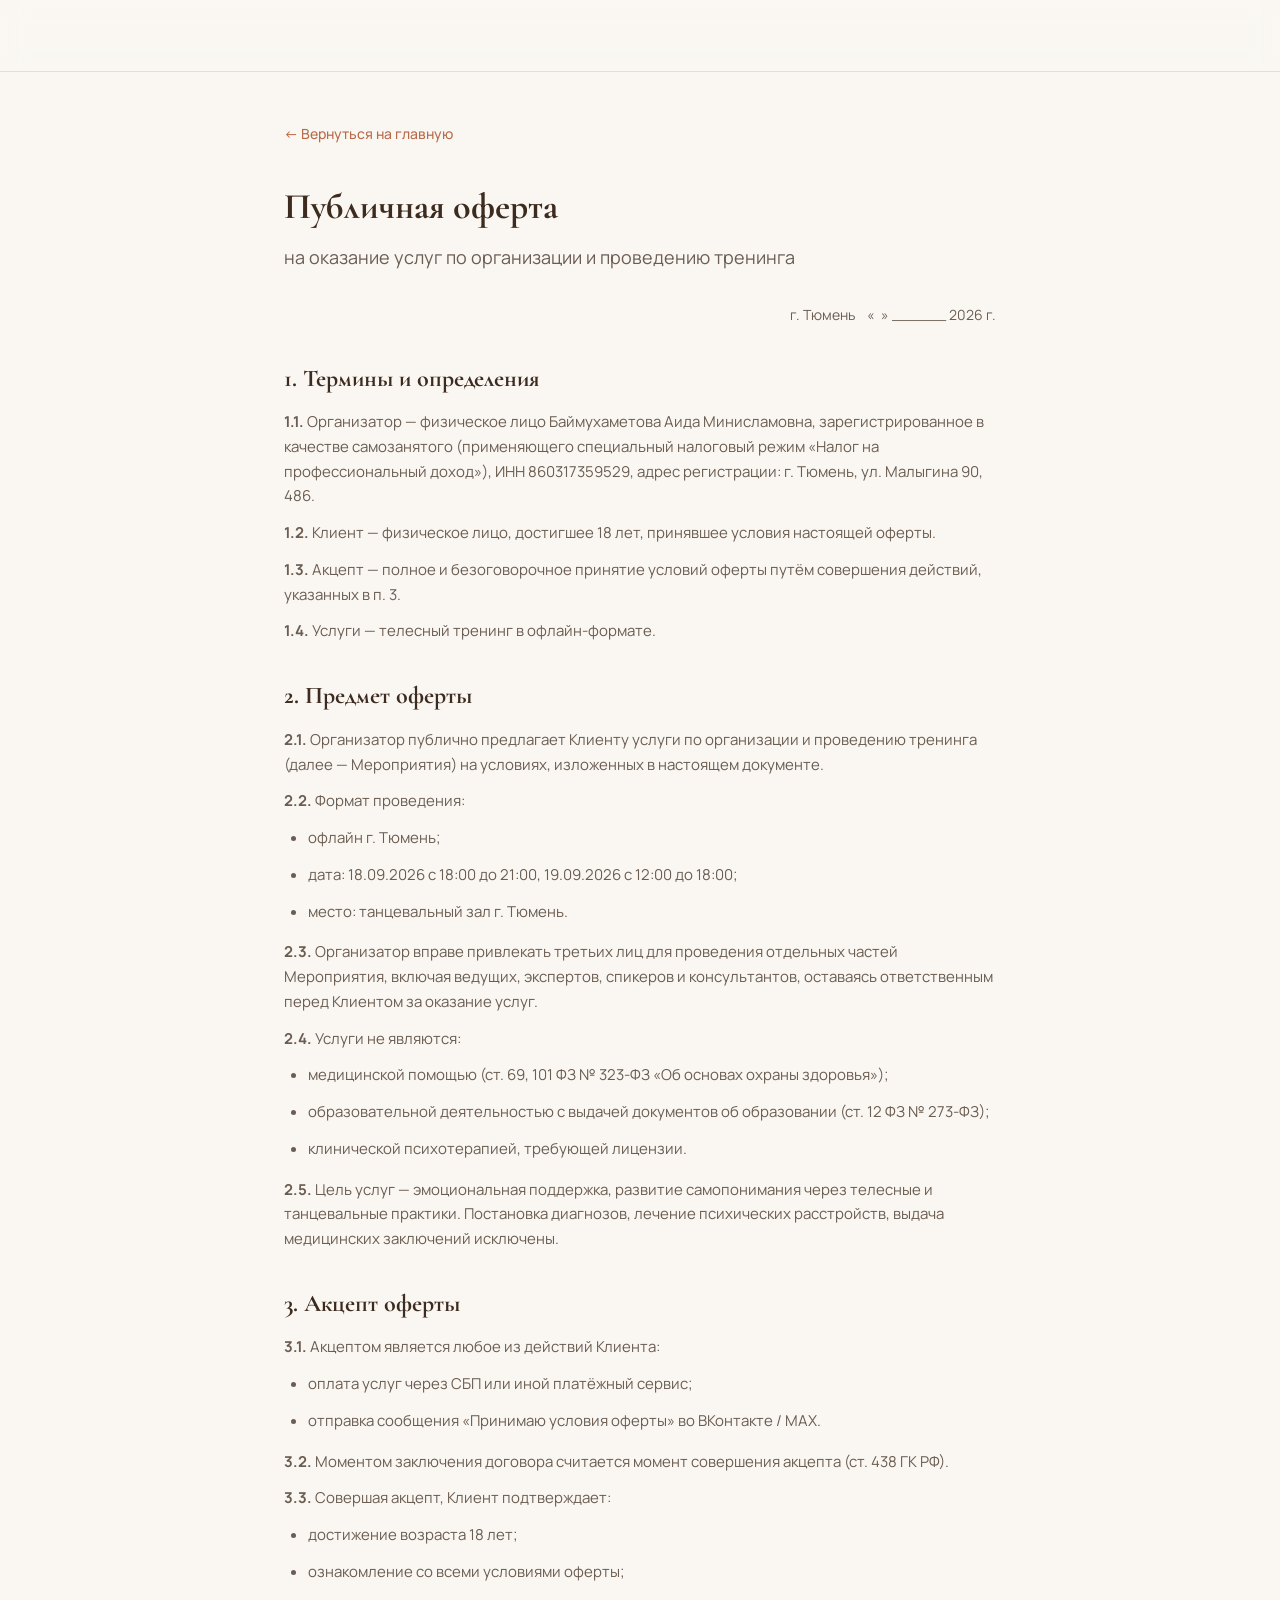
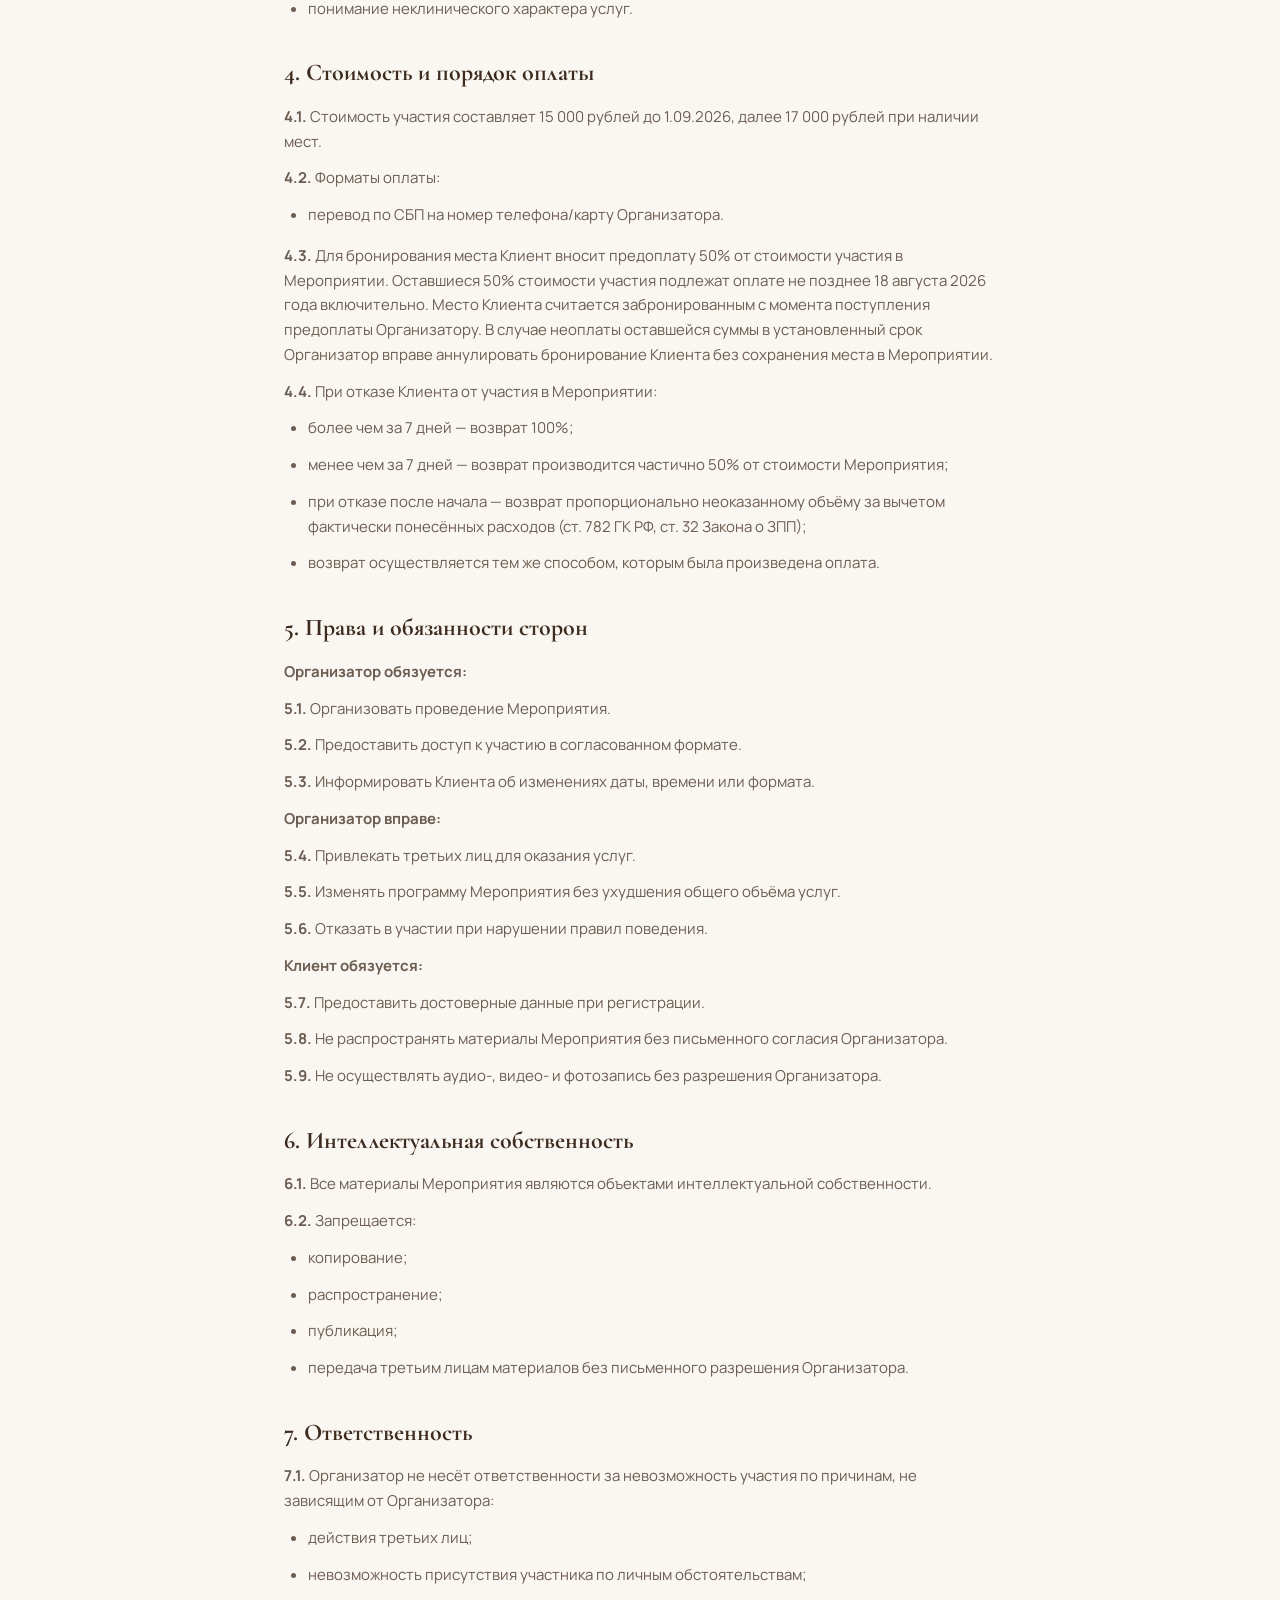
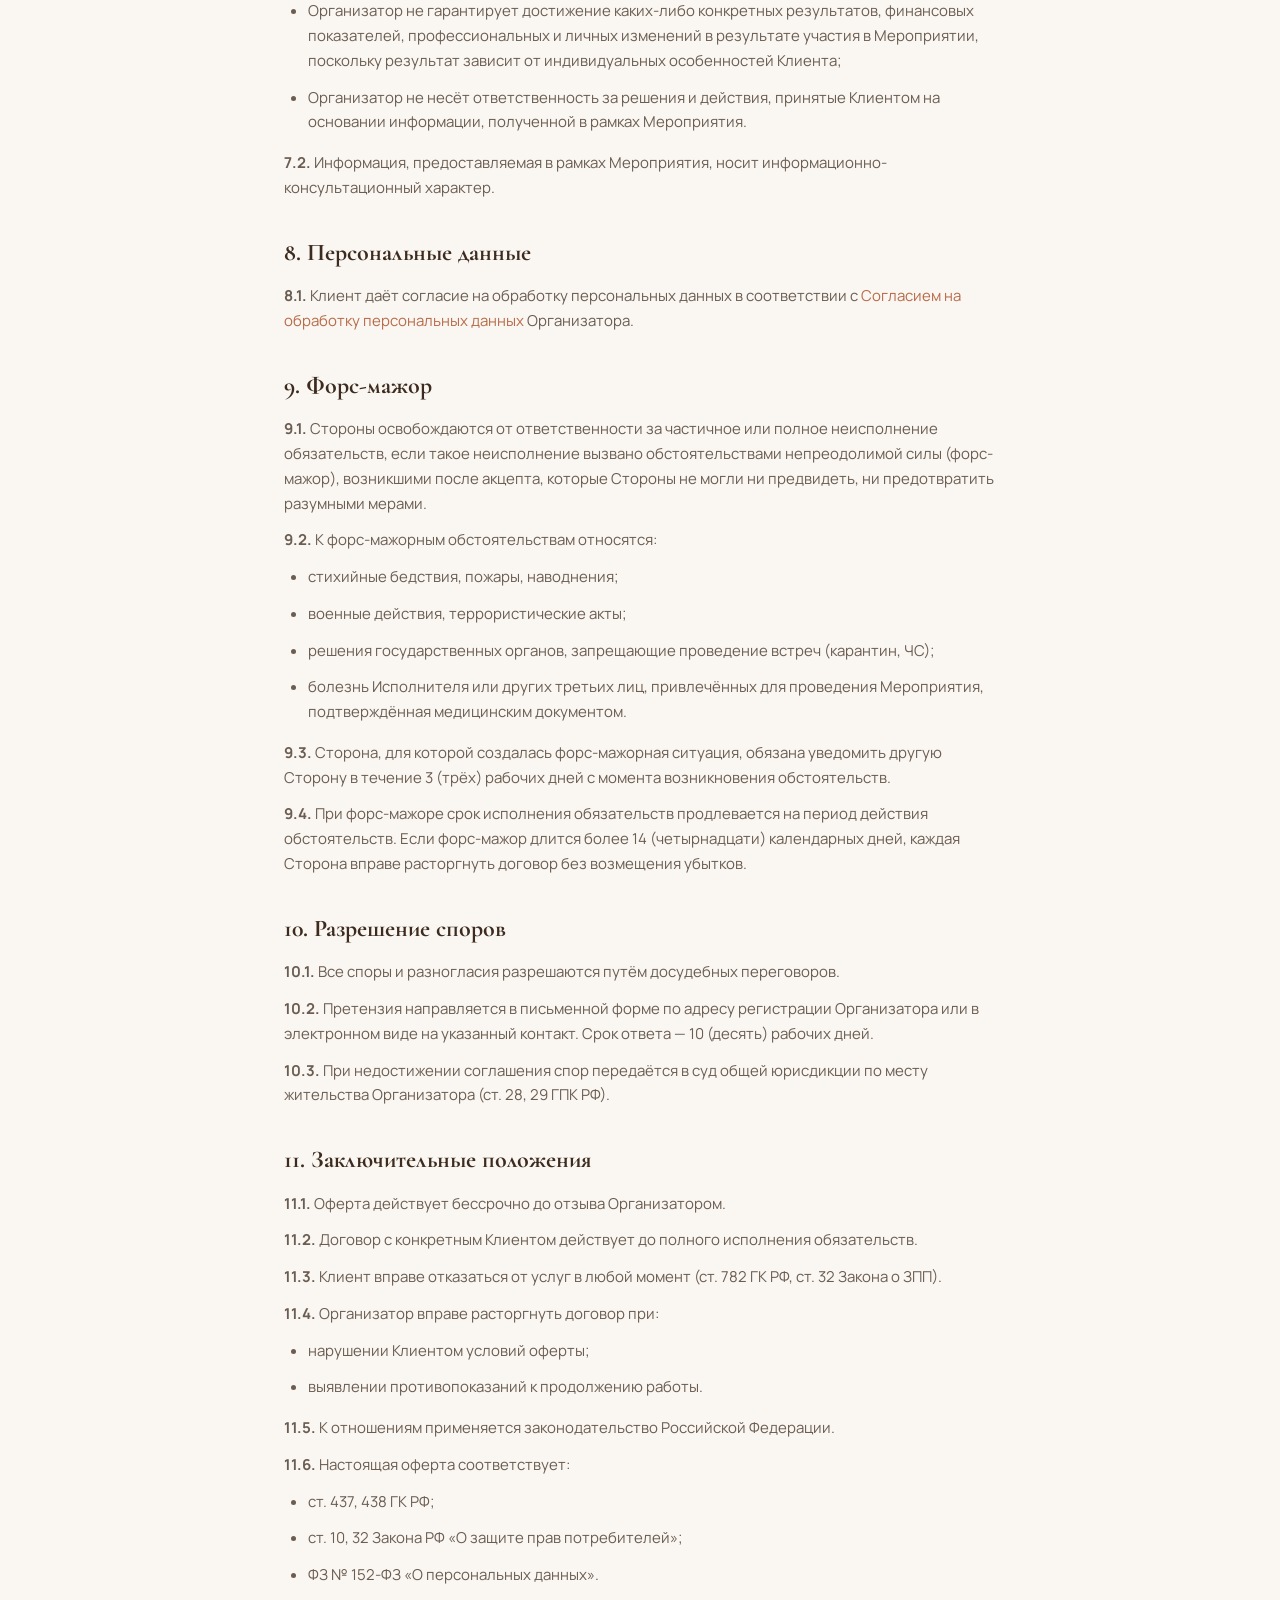
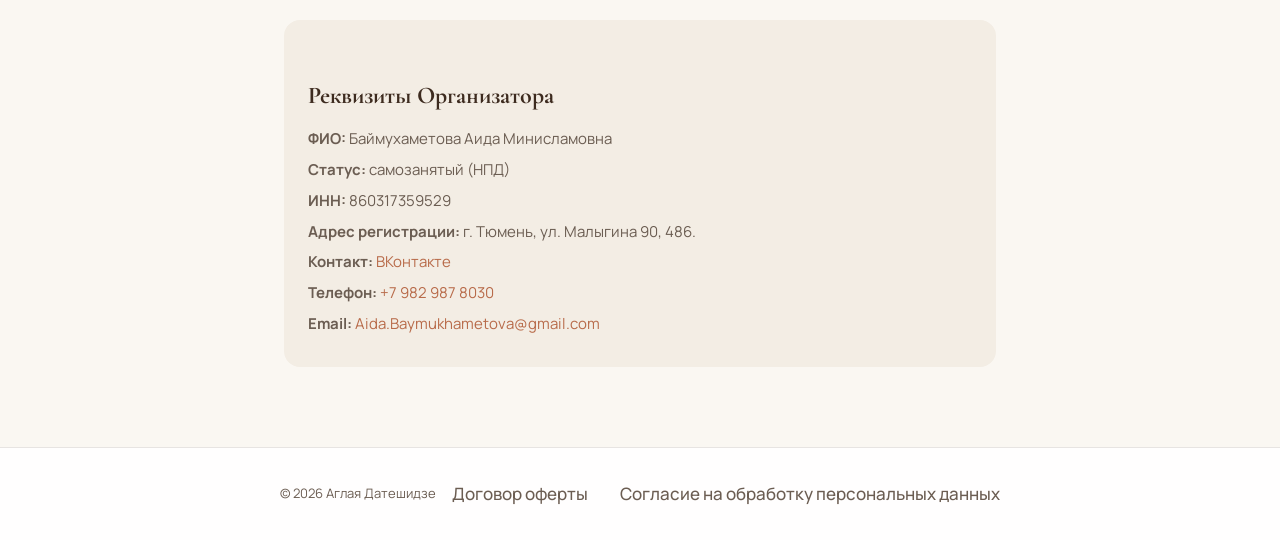
==== offer.html @ faf9bd09 "Убрать Telegram из записи и оферты." ====
<!DOCTYPE html>
<html lang="ru">
<head>
  <meta charset="UTF-8">
  <meta name="viewport" content="width=device-width, initial-scale=1.0">
  <title>Договор оферты — Аглая Датешидзе</title>
  <link rel="preconnect" href="https://fonts.googleapis.com">
  <link rel="preconnect" href="https://fonts.gstatic.com" crossorigin>
  <link href="https://fonts.googleapis.com/css2?family=Cormorant+Garamond:wght@600;700&family=Manrope:wght@400;500&display=swap" rel="stylesheet">
  <link rel="stylesheet" href="styles.css">
</head>
<body>
  <header class="header">
    <div class="container header__inner"></div>
  </header>

  <main class="legal-page">
    <div class="container" style="max-width: 760px;">
      <a href="index.html" class="legal-back">&larr; Вернуться на главную</a>
      <h1>Публичная оферта</h1>
      <p class="legal-subtitle">на оказание услуг по организации и проведению тренинга</p>
      <p class="legal-meta">г. Тюмень &nbsp;&nbsp; «&nbsp;&nbsp;» ______ 2026 г.</p>

      <h2>1. Термины и определения</h2>
      <p><strong>1.1.</strong> Организатор — физическое лицо Баймухаметова Аида Минисламовна, зарегистрированное в качестве самозанятого (применяющего специальный налоговый режим «Налог на профессиональный доход»), ИНН 860317359529, адрес регистрации: г. Тюмень, ул. Малыгина 90, 486.</p>
      <p><strong>1.2.</strong> Клиент — физическое лицо, достигшее 18 лет, принявшее условия настоящей оферты.</p>
      <p><strong>1.3.</strong> Акцепт — полное и безоговорочное принятие условий оферты путём совершения действий, указанных в п. 3.</p>
      <p><strong>1.4.</strong> Услуги — телесный тренинг в офлайн-формате.</p>

      <h2>2. Предмет оферты</h2>
      <p><strong>2.1.</strong> Организатор публично предлагает Клиенту услуги по организации и проведению тренинга (далее — Мероприятия) на условиях, изложенных в настоящем документе.</p>
      <p><strong>2.2.</strong> Формат проведения:</p>
      <ul>
        <li>офлайн г. Тюмень;</li>
        <li>дата: 18.09.2026 с 18:00 до 21:00, 19.09.2026 с 12:00 до 18:00;</li>
        <li>место: танцевальный зал г. Тюмень.</li>
      </ul>
      <p><strong>2.3.</strong> Организатор вправе привлекать третьих лиц для проведения отдельных частей Мероприятия, включая ведущих, экспертов, спикеров и консультантов, оставаясь ответственным перед Клиентом за оказание услуг.</p>
      <p><strong>2.4.</strong> Услуги не являются:</p>
      <ul>
        <li>медицинской помощью (ст. 69, 101 ФЗ № 323-ФЗ «Об основах охраны здоровья»);</li>
        <li>образовательной деятельностью с выдачей документов об образовании (ст. 12 ФЗ № 273-ФЗ);</li>
        <li>клинической психотерапией, требующей лицензии.</li>
      </ul>
      <p><strong>2.5.</strong> Цель услуг — эмоциональная поддержка, развитие самопонимания через телесные и танцевальные практики. Постановка диагнозов, лечение психических расстройств, выдача медицинских заключений исключены.</p>

      <h2>3. Акцепт оферты</h2>
      <p><strong>3.1.</strong> Акцептом является любое из действий Клиента:</p>
      <ul>
        <li>оплата услуг через СБП или иной платёжный сервис;</li>
        <li>отправка сообщения «Принимаю условия оферты» во ВКонтакте / MAX.</li>
      </ul>
      <p><strong>3.2.</strong> Моментом заключения договора считается момент совершения акцепта (ст. 438 ГК РФ).</p>
      <p><strong>3.3.</strong> Совершая акцепт, Клиент подтверждает:</p>
      <ul>
        <li>достижение возраста 18 лет;</li>
        <li>ознакомление со всеми условиями оферты;</li>
        <li>понимание неклинического характера услуг.</li>
      </ul>

      <h2>4. Стоимость и порядок оплаты</h2>
      <p><strong>4.1.</strong> Стоимость участия составляет 15 000 рублей до 1.09.2026, далее 17 000 рублей при наличии мест.</p>
      <p><strong>4.2.</strong> Форматы оплаты:</p>
      <ul>
        <li>перевод по СБП на номер телефона/карту Организатора.</li>
      </ul>
      <p><strong>4.3.</strong> Для бронирования места Клиент вносит предоплату 50% от стоимости участия в Мероприятии. Оставшиеся 50% стоимости участия подлежат оплате не позднее 18 августа 2026 года включительно. Место Клиента считается забронированным с момента поступления предоплаты Организатору. В случае неоплаты оставшейся суммы в установленный срок Организатор вправе аннулировать бронирование Клиента без сохранения места в Мероприятии.</p>
      <p><strong>4.4.</strong> При отказе Клиента от участия в Мероприятии:</p>
      <ul>
        <li>более чем за 7 дней — возврат 100%;</li>
        <li>менее чем за 7 дней — возврат производится частично 50% от стоимости Мероприятия;</li>
        <li>при отказе после начала — возврат пропорционально неоказанному объёму за вычетом фактически понесённых расходов (ст. 782 ГК РФ, ст. 32 Закона о ЗПП);</li>
        <li>возврат осуществляется тем же способом, которым была произведена оплата.</li>
      </ul>

      <h2>5. Права и обязанности сторон</h2>
      <p><strong>Организатор обязуется:</strong></p>
      <p><strong>5.1.</strong> Организовать проведение Мероприятия.</p>
      <p><strong>5.2.</strong> Предоставить доступ к участию в согласованном формате.</p>
      <p><strong>5.3.</strong> Информировать Клиента об изменениях даты, времени или формата.</p>
      <p><strong>Организатор вправе:</strong></p>
      <p><strong>5.4.</strong> Привлекать третьих лиц для оказания услуг.</p>
      <p><strong>5.5.</strong> Изменять программу Мероприятия без ухудшения общего объёма услуг.</p>
      <p><strong>5.6.</strong> Отказать в участии при нарушении правил поведения.</p>
      <p><strong>Клиент обязуется:</strong></p>
      <p><strong>5.7.</strong> Предоставить достоверные данные при регистрации.</p>
      <p><strong>5.8.</strong> Не распространять материалы Мероприятия без письменного согласия Организатора.</p>
      <p><strong>5.9.</strong> Не осуществлять аудио-, видео- и фотозапись без разрешения Организатора.</p>

      <h2>6. Интеллектуальная собственность</h2>
      <p><strong>6.1.</strong> Все материалы Мероприятия являются объектами интеллектуальной собственности.</p>
      <p><strong>6.2.</strong> Запрещается:</p>
      <ul>
        <li>копирование;</li>
        <li>распространение;</li>
        <li>публикация;</li>
        <li>передача третьим лицам материалов без письменного разрешения Организатора.</li>
      </ul>

      <h2>7. Ответственность</h2>
      <p><strong>7.1.</strong> Организатор не несёт ответственности за невозможность участия по причинам, не зависящим от Организатора:</p>
      <ul>
        <li>действия третьих лиц;</li>
        <li>невозможность присутствия участника по личным обстоятельствам;</li>
        <li>Организатор не гарантирует достижение каких-либо конкретных результатов, финансовых показателей, профессиональных и личных изменений в результате участия в Мероприятии, поскольку результат зависит от индивидуальных особенностей Клиента;</li>
        <li>Организатор не несёт ответственность за решения и действия, принятые Клиентом на основании информации, полученной в рамках Мероприятия.</li>
      </ul>
      <p><strong>7.2.</strong> Информация, предоставляемая в рамках Мероприятия, носит информационно-консультационный характер.</p>

      <h2>8. Персональные данные</h2>
      <p><strong>8.1.</strong> Клиент даёт согласие на обработку персональных данных в соответствии с <a href="privacy.html">Согласием на обработку персональных данных</a> Организатора.</p>

      <h2>9. Форс-мажор</h2>
      <p><strong>9.1.</strong> Стороны освобождаются от ответственности за частичное или полное неисполнение обязательств, если такое неисполнение вызвано обстоятельствами непреодолимой силы (форс-мажор), возникшими после акцепта, которые Стороны не могли ни предвидеть, ни предотвратить разумными мерами.</p>
      <p><strong>9.2.</strong> К форс-мажорным обстоятельствам относятся:</p>
      <ul>
        <li>стихийные бедствия, пожары, наводнения;</li>
        <li>военные действия, террористические акты;</li>
        <li>решения государственных органов, запрещающие проведение встреч (карантин, ЧС);</li>
        <li>болезнь Исполнителя или других третьих лиц, привлечённых для проведения Мероприятия, подтверждённая медицинским документом.</li>
      </ul>
      <p><strong>9.3.</strong> Сторона, для которой создалась форс-мажорная ситуация, обязана уведомить другую Сторону в течение 3 (трёх) рабочих дней с момента возникновения обстоятельств.</p>
      <p><strong>9.4.</strong> При форс-мажоре срок исполнения обязательств продлевается на период действия обстоятельств. Если форс-мажор длится более 14 (четырнадцати) календарных дней, каждая Сторона вправе расторгнуть договор без возмещения убытков.</p>

      <h2>10. Разрешение споров</h2>
      <p><strong>10.1.</strong> Все споры и разногласия разрешаются путём досудебных переговоров.</p>
      <p><strong>10.2.</strong> Претензия направляется в письменной форме по адресу регистрации Организатора или в электронном виде на указанный контакт. Срок ответа — 10 (десять) рабочих дней.</p>
      <p><strong>10.3.</strong> При недостижении соглашения спор передаётся в суд общей юрисдикции по месту жительства Организатора (ст. 28, 29 ГПК РФ).</p>

      <h2>11. Заключительные положения</h2>
      <p><strong>11.1.</strong> Оферта действует бессрочно до отзыва Организатором.</p>
      <p><strong>11.2.</strong> Договор с конкретным Клиентом действует до полного исполнения обязательств.</p>
      <p><strong>11.3.</strong> Клиент вправе отказаться от услуг в любой момент (ст. 782 ГК РФ, ст. 32 Закона о ЗПП).</p>
      <p><strong>11.4.</strong> Организатор вправе расторгнуть договор при:</p>
      <ul>
        <li>нарушении Клиентом условий оферты;</li>
        <li>выявлении противопоказаний к продолжению работы.</li>
      </ul>
      <p><strong>11.5.</strong> К отношениям применяется законодательство Российской Федерации.</p>
      <p><strong>11.6.</strong> Настоящая оферта соответствует:</p>
      <ul>
        <li>ст. 437, 438 ГК РФ;</li>
        <li>ст. 10, 32 Закона РФ «О защите прав потребителей»;</li>
        <li>ФЗ № 152-ФЗ «О персональных данных».</li>
      </ul>

      <div class="legal-requisites">
        <h2>Реквизиты Организатора</h2>
        <p><strong>ФИО:</strong> Баймухаметова Аида Минисламовна</p>
        <p><strong>Статус:</strong> самозанятый (НПД)</p>
        <p><strong>ИНН:</strong> 860317359529</p>
        <p><strong>Адрес регистрации:</strong> г. Тюмень, ул. Малыгина 90, 486.</p>
        <p><strong>Контакт:</strong> <a href="https://vk.ru/id412170144" target="_blank" rel="noopener">ВКонтакте</a></p>
        <p><strong>Телефон:</strong> <a href="tel:+79829878030">+7 982 987 8030</a></p>
        <p><strong>Email:</strong> <a href="mailto:Aida.Baymukhametova@gmail.com">Aida.Baymukhametova@gmail.com</a></p>
      </div>
    </div>
  </main>

  <footer class="footer">
    <div class="container footer__inner">
      <p class="footer__copy">&copy; 2026 Аглая Датешидзе</p>
      <nav class="footer__links">
        <a href="offer.html">Договор оферты</a>
        <a href="privacy.html">Согласие на обработку персональных данных</a>
      </nav>
    </div>
  </footer>
</body>
</html>
---- styles.css ----
/* ===== Variables ===== */
:root {
  --color-bg: #faf7f2;
  --color-bg-cream: #f3ede4;
  --color-bg-dark: rgba(44, 36, 25, 0.9);
  --color-primary: #b86b4a;
  --color-primary-dark: #9a5638;
  --color-primary-light: #d4957a;
  --color-accent: #6b8f71;
  --color-accent-light: #8fb396;
  --color-text: #3d2b1f;
  --color-text-muted: #6b5d52;
  --color-text-light: #f5f0ea;
  --color-white: rgba(255, 255, 255, 0.94);
  --color-border: rgba(61, 43, 31, 0.12);

  --color-register: #587DA5;
  --color-register-dark: #4a6d92;
  --color-early: #5D472F;
  --color-early-dark: #4a3826;

  --font-heading: 'Cormorant Garamond', Georgia, serif;
  --font-body: 'Manrope', system-ui, sans-serif;

  --radius-sm: 8px;
  --radius-md: 16px;
  --radius-lg: 24px;
  --radius-full: 9999px;

  --shadow-sm: 0 2px 8px rgba(61, 43, 31, 0.06);
  --shadow-md: 0 8px 32px rgba(61, 43, 31, 0.1);
  --shadow-lg: 0 16px 48px rgba(61, 43, 31, 0.14);

  --ticker-height: 36px;
  --header-height: 72px;
  --transition: 0.3s ease;
}
/* ===== Reset ===== */
*, *::before, *::after {
  box-sizing: border-box;
  margin: 0;
  padding: 0;
}

html {
  scroll-behavior: smooth;
  scroll-padding-top: calc(var(--ticker-height) + var(--header-height));
  overflow-x: clip;
}

body {
  font-family: var(--font-body);
  font-size: 16px;
  line-height: 1.65;
  color: var(--color-text);
  background-color: var(--color-bg);
  -webkit-font-smoothing: antialiased;
  min-height: 100vh;
  padding-bottom: env(safe-area-inset-bottom, 0);
}

body:not(:has(.ticker)) {
  --ticker-height: 0px;
}

img {
  max-width: 100%;
  display: block;
}

a {
  color: var(--color-primary);
  text-decoration: none;
  transition: color var(--transition);
}

a:hover {
  color: var(--color-primary-dark);
}

ul {
  list-style: none;
}

button {
  font-family: inherit;
  cursor: pointer;
  border: none;
  background: none;
}

.container {
  width: 100%;
  max-width: 1140px;
  margin: 0 auto;
  padding: 0 24px;
}

/* ===== Buttons ===== */
.btn {
  display: inline-flex;
  align-items: center;
  justify-content: center;
  gap: 8px;
  padding: 14px 28px;
  font-size: 15px;
  font-weight: 600;
  border-radius: var(--radius-full);
  transition: all var(--transition);
  white-space: nowrap;
}

.btn--sm {
  padding: 10px 20px;
  font-size: 14px;
}

.btn--lg {
  padding: 18px 36px;
  font-size: 16px;
}

.btn--full {
  width: 100%;
}

.btn--primary {
  background: var(--color-register);
  color: var(--color-white);
  box-shadow: 0 4px 16px rgba(88, 125, 165, 0.35);
}

.btn--primary:hover {
  background: var(--color-register-dark);
  transform: translateY(-2px);
  box-shadow: 0 6px 24px rgba(88, 125, 165, 0.45);
  color: var(--color-white);
}

.btn--secondary {
  background: var(--color-early);
  color: var(--color-white);
  box-shadow: 0 4px 16px rgba(66, 63, 60, 0.35);
}

.btn--secondary:hover {
  background: var(--color-early-dark);
  transform: translateY(-2px);
  color: var(--color-white);
}

.btn--outline {
  background: transparent;
  color: var(--color-primary);
  border: 2px solid var(--color-primary);
}

.btn--outline:hover {
  background: var(--color-primary);
  color: var(--color-white);
}

.btn--ghost {
  background: transparent;
  color: var(--color-text-muted);
  border: 2px solid var(--color-border);
}

.btn--ghost:hover {
  border-color: var(--color-primary);
  color: var(--color-primary);
}

/* ===== Ticker ===== */
.ticker {
  position: fixed;
  top: 0;
  left: 0;
  right: 0;
  z-index: 110;
  height: var(--ticker-height);
  background: var(--color-primary);
  color: var(--color-white);
  overflow: hidden;
}

.ticker__track {
  display: flex;
  width: max-content;
  animation: ticker 20s linear infinite;
}

.ticker__track span {
  flex-shrink: 0;
  padding: 0 24px;
  line-height: var(--ticker-height);
  font-size: 13px;
  font-weight: 600;
  letter-spacing: 0.06em;
  text-transform: uppercase;
  white-space: nowrap;
}

@keyframes ticker {
  0% { transform: translateX(0); }
  100% { transform: translateX(-50%); }
}

/* ===== Header ===== */
.header {
  position: fixed;
  top: var(--ticker-height);
  left: 0;
  right: 0;
  z-index: 100;
  height: var(--header-height);
  background: rgba(250, 247, 242, 0.88);
  backdrop-filter: blur(12px);
  -webkit-backdrop-filter: blur(12px);
  border-bottom: 1px solid var(--color-border);
}
.header__inner {
  display: flex;
  align-items: center;
  justify-content: space-between;
  height: 100%;
}

.nav {
  display: flex;
  gap: 32px;
}

.nav a {
  font-size: 14px;
  font-weight: 500;
  color: var(--color-text-muted);
}

.nav a:hover {
  color: var(--color-primary);
}

.header__cta {
  display: none;
}

.burger {
  display: none;
  flex-direction: column;
  gap: 5px;
  padding: 8px;
}

.burger span {
  display: block;
  width: 24px;
  height: 2px;
  background: var(--color-text);
  transition: var(--transition);
}

/* ===== Hero ===== */
.hero {
  position: relative;
  padding: calc(var(--ticker-height) + var(--header-height) + 56px) 0 72px;
  background:
    radial-gradient(ellipse 80% 60% at 100% 0%, rgba(184, 107, 74, 0.08) 0%, transparent 55%),
    radial-gradient(ellipse 60% 50% at 0% 100%, rgba(107, 143, 113, 0.06) 0%, transparent 50%);
}

.hero__grid {
  display: grid;
  grid-template-columns: 1.15fr minmax(300px, 380px);
  gap: 48px;
  align-items: center;
}

.hero__main {
  max-width: 640px;
  container-type: inline-size;
}

.hero__heading {
  font-family: var(--font-heading);
  font-weight: 700;
  line-height: 1.15;
  color: var(--color-text);
  margin-bottom: 20px;
}

.hero__heading-title,
.hero__heading-meta {
  display: block;
  font-family: inherit;
  font-weight: inherit;
  color: inherit;
  font-size: clamp(17px, 6.8cqi, 44px);
  white-space: nowrap;
}

.hero__heading-title {
  margin-bottom: 4px;
}

.hero__hook {
  font-size: clamp(17px, 2.2vw, 19px);
  line-height: 1.65;
  color: var(--color-text-muted);
  margin-bottom: 14px;
}

.hero__hook strong {
  color: var(--color-text);
  font-weight: 700;
}

.hero__training-lead {
  font-size: 16px;
  line-height: 1.65;
  color: var(--color-text-muted);
  margin-bottom: 24px;
}

.hero__benefits {
  margin-bottom: 32px;
}

.hero__benefits li {
  position: relative;
  padding-left: 28px;
  margin-bottom: 14px;
  font-size: 16px;
  line-height: 1.55;
  color: var(--color-text);
}

.hero__benefits li::before {
  content: '✓';
  position: absolute;
  left: 0;
  top: 2px;
  width: 20px;
  height: 20px;
  display: flex;
  align-items: center;
  justify-content: center;
  background: rgba(107, 143, 113, 0.15);
  color: var(--color-accent);
  font-size: 11px;
  font-weight: 700;
  border-radius: 50%;
}

.hero__benefits em {
  color: var(--color-primary);
  font-style: normal;
  font-weight: 600;
}

.hero__actions {
  display: flex;
  flex-wrap: wrap;
  gap: 12px;
  margin-bottom: 16px;
}

.hero__note {
  font-size: 16px;
  font-weight: 600;
  font-style: italic;
  color: var(--color-primary);
}

.hero__card {
  background: var(--color-white);
  border: 1px solid var(--color-border);
  border-radius: var(--radius-lg);
  padding: 32px 28px;
  box-shadow: var(--shadow-lg);
}

.hero__card-urgency {
  display: inline-block;
  padding: 6px 14px;
  margin-bottom: 16px;
  background: var(--color-early);
  color: var(--color-white);
  font-size: 12px;
  font-weight: 700;
  letter-spacing: 0.04em;
  text-transform: uppercase;
  border-radius: var(--radius-full);
}

.hero__card-price {
  display: flex;
  align-items: baseline;
  gap: 12px;
  margin-bottom: 6px;
}

.hero__card-price-value {
  font-family: var(--font-heading);
  font-size: 44px;
  font-weight: 700;
  line-height: 1;
  color: var(--color-text);
}

.hero__card-price-old {
  font-size: 20px;
  font-weight: 600;
  color: var(--color-text-muted);
  text-decoration: line-through;
}

.hero__card-price-note {
  font-size: 14px;
  color: var(--color-text-muted);
  margin-bottom: 24px;
}

.hero__card-divider {
  height: 1px;
  background: var(--color-border);
  margin-bottom: 20px;
}

.hero__card-details {
  margin-bottom: 24px;
}

.hero__card-details li {
  display: flex;
  justify-content: space-between;
  align-items: baseline;
  gap: 16px;
  padding: 12px 0;
  border-bottom: 1px solid rgba(61, 43, 31, 0.06);
}

.hero__card-details li:last-child {
  border-bottom: none;
}

.hero__card-label {
  font-size: 14px;
  color: var(--color-text-muted);
}

.hero__card-value {
  font-size: 15px;
  font-weight: 600;
  text-align: right;
  color: var(--color-text);
}

.hero__card-cta {
  margin-top: 4px;
}

/* ===== Sections ===== */
.section {
  padding: 96px 0;
  background: transparent;
}

.section--cream {
  background: var(--color-bg-cream);
}

.section--hero-bg {
  background:
    radial-gradient(ellipse 80% 60% at 100% 0%, rgba(184, 107, 74, 0.08) 0%, transparent 55%),
    radial-gradient(ellipse 60% 50% at 0% 100%, rgba(107, 143, 113, 0.06) 0%, transparent 50%);
}

.section--dark {
  background: var(--color-bg-dark);
  color: var(--color-text-light);
}

.section--price {
  background: var(--color-bg-cream);
}
.section--contact {
  text-align: center;
  padding-bottom: 120px;
}

.section__title {
  font-family: var(--font-heading);
  font-size: clamp(28px, 4vw, 42px);
  font-weight: 700;
  line-height: 1.25;
  margin-bottom: 20px;
}

.section__title--light {
  color: var(--color-text-light);
}

.section__lead {
  font-size: 18px;
  color: var(--color-text-muted);
  margin-bottom: 16px;
}

.about__signals-lead,
.about__signals-text {
  font-size: 20px;
  font-weight: 500;
  line-height: 1.4;
  color: var(--color-text);
}

.about__signals-lead {
  white-space: nowrap;
}

.section--dark .section__lead {
  color: rgba(245, 240, 234, 0.7);
}

.section__text {
  font-size: 17px;
  color: var(--color-text-muted);
  margin-bottom: 16px;
}

.section__text.about__signals-text {
  font-size: 20px;
  color: var(--color-text);
}

.section__text em {
  color: var(--color-primary);
  font-style: normal;
  font-weight: 600;
}

.section__highlight {
  margin-top: 48px;
  padding: 28px 36px;
  text-align: center;
  font-family: var(--font-heading);
  font-size: clamp(22px, 2.8vw, 32px);
  font-weight: 700;
  line-height: 1.3;
  color: var(--color-text);
  background: var(--color-bg-cream);
  border: 2px solid var(--color-primary);
  border-radius: 32px;
  box-shadow: none;
  backdrop-filter: none;
}
.two-col {
  display: grid;
  grid-template-columns: 1fr 1fr;
  gap: 48px;
  align-items: start;
}

.two-col--about {
  grid-template-columns: 1fr 1.15fr;
  gap: 32px;
  align-items: stretch;
}

/* ===== Symptoms & Benefits ===== */
.symptoms {
  margin: 24px 0;
}

.symptoms li {
  position: relative;
  padding-left: 28px;
  margin-bottom: 12px;
  font-size: 17px;
  font-weight: 500;
}

.symptoms li::before {
  content: '';
  position: absolute;
  left: 0;
  top: 10px;
  width: 8px;
  height: 8px;
  background: var(--color-primary);
  border-radius: 50%;
}

.benefits {
  display: flex;
  flex-direction: column;
  justify-content: center;
  height: 100%;
  background: var(--color-white);
  padding: 28px 28px;
  border-radius: var(--radius-lg);
  box-shadow: var(--shadow-md);
  backdrop-filter: blur(6px);
}

#for-whom .benefits {
  background: transparent;
  box-shadow: none;
  backdrop-filter: none;
  padding: 0;
}

#for-whom .benefits:first-child {
  container-type: inline-size;
}

.for-whom__title {
  white-space: nowrap;
  font-size: clamp(21px, 7cqi, 34px);
}

#for-whom .benefits__list li {
  font-size: 20px;
  font-weight: 500;
  line-height: 1.4;
  color: var(--color-text);
}

.benefits__title {
  font-family: var(--font-heading);
  font-size: 24px;
  font-weight: 600;
  text-align: center;
  margin-bottom: 12px;
  color: var(--color-text);
}

.benefits__list {
  display: grid;
  grid-template-columns: 1fr;
  gap: 12px;
}

.benefits__list li {
  position: relative;
  padding-left: 28px;
  margin-bottom: 0;
  font-size: 15px;
  line-height: 1.45;
  color: var(--color-text-muted);
}

.benefits__list li::before {
  content: '✓';
  position: absolute;
  left: 0;
  top: 0;
  width: 22px;
  height: 22px;
  display: flex;
  align-items: center;
  justify-content: center;
  background: rgba(107, 143, 113, 0.15);
  color: var(--color-accent);
  font-size: 12px;
  font-weight: 700;
  border-radius: 50%;
}

#for-whom .benefits:last-child {
  display: flex;
  justify-content: flex-end;
  align-items: center;
}

.for-whom__aside {
  display: grid;
  grid-template-columns: 1fr minmax(110px, 40%);
  gap: clamp(8px, 1.2vw, 14px);
  align-items: center;
  width: 100%;
  max-width: 540px;
  margin-left: clamp(36px, 7vw, 72px);
  margin-right: -20px;
}

.for-whom__lead {
  font-family: var(--font-heading);
  font-size: clamp(18px, 2.2vw, 24px);
  font-weight: 600;
  line-height: 1.35;
  color: var(--color-text);
  text-align: center;
  align-self: center;
  margin: 0;
  display: flex;
  flex-direction: column;
  gap: 8px;
  opacity: 0;
  transform: translateY(16px);
  transition: opacity 1.8s ease, transform 1.8s ease;
}

.for-whom__lead.is-visible {
  opacity: 1;
  transform: translateY(0);
  animation: for-whom-lead-float 4s ease-in-out 1.8s infinite;
}

.for-whom__lead-line {
  display: block;
}

.for-whom__lead.is-visible .for-whom__lead-line {
  animation: for-whom-line-glow 3.5s ease-in-out 2s infinite;
}

.for-whom__lead-accent {
  display: block;
  font-size: 1.06em;
  color: var(--color-primary);
  opacity: 0;
  transform: translateY(10px);
  transition: opacity 1.2s ease 0.45s, transform 1.2s ease 0.45s;
}

.for-whom__lead.is-visible .for-whom__lead-accent {
  opacity: 1;
  transform: translateY(0);
  animation: for-whom-accent-pulse 2.8s ease-in-out 1.2s infinite;
}

@keyframes for-whom-lead-float {
  0%, 100% { transform: translateY(0); }
  50% { transform: translateY(-8px); }
}

@keyframes for-whom-line-glow {
  0%, 100% { opacity: 1; }
  50% { opacity: 0.78; }
}

@keyframes for-whom-accent-pulse {
  0%, 100% {
    text-shadow: 0 0 0 rgba(184, 107, 74, 0);
    transform: translateY(0) scale(1);
  }
  50% {
    text-shadow: 0 6px 32px rgba(184, 107, 74, 0.55);
    transform: translateY(-5px) scale(1.06);
  }
}

.for-whom__figure {
  width: 100%;
  height: auto;
  max-height: min(420px, 52vh);
  object-fit: contain;
  object-position: right bottom;
  display: block;
  filter: brightness(1.24) saturate(0.88);
}

/* ===== Cards ===== */
.intro-block {
  text-align: center;
  max-width: 760px;
  margin: 0 auto 56px;
}

.cards-grid {
  display: grid;
  grid-template-columns: 1fr 1fr;
  gap: 24px;
  margin-bottom: 64px;
}

.card {
  padding: 36px;
  background: var(--color-white);
  border-radius: var(--radius-lg);
  box-shadow: var(--shadow-sm);
  border: 1px solid var(--color-border);
  backdrop-filter: blur(6px);
}
.card h3 {
  font-family: var(--font-heading);
  font-size: 24px;
  font-weight: 600;
  margin-bottom: 20px;
}

.card ul li {
  position: relative;
  padding-left: 24px;
  margin-bottom: 14px;
  font-size: 15px;
  color: var(--color-text-muted);
}

.card ul li::before {
  content: '◆';
  position: absolute;
  left: 0;
  color: var(--color-primary-light);
  font-size: 10px;
  top: 4px;
}

.card--accent {
  background: linear-gradient(135deg, var(--color-primary) 0%, var(--color-primary-dark) 100%);
  color: var(--color-white);
  border: none;
}

.card--accent h3 {
  color: var(--color-white);
}

.card--accent p {
  font-size: 18px;
  line-height: 1.6;
  opacity: 0.95;
}

.card--wide {
  max-width: 760px;
  margin: 0 auto 48px;
}

.card-list li {
  position: relative;
  padding-left: 24px;
  margin-bottom: 14px;
  font-size: 16px;
  color: var(--color-text-muted);
}

.card-list li::before {
  content: '◆';
  position: absolute;
  left: 0;
  color: var(--color-primary-light);
  font-size: 10px;
  top: 6px;
}

/* ===== Format grid ===== */
.format-grid {
  display: grid;
  grid-template-columns: 1.2fr 1fr;
  gap: 48px;
  align-items: start;
}

.format__cta {
  margin-top: 32px;
}

.format-teaser {
  display: flex;
  flex-direction: column;
  justify-content: center;
  align-self: center;
  padding: 8px 0;
}

.format-teaser .for-whom__lead {
  margin-left: 0;
  margin-right: 0;
  max-width: 33ch;
  font-size: clamp(27px, 3.3vw, 36px);
}

/* ===== Quote banner ===== */
.quote-banner {
  padding: 64px 0;
  text-align: center;
  background: var(--color-bg-cream);
}

.quote-banner__text {
  font-family: var(--font-heading);
  font-size: clamp(24px, 4vw, 36px);
  font-weight: 700;
  line-height: 1.4;
  color: var(--color-text);
}

/* ===== Preparation ===== */
.prep-accordions {
  display: flex;
  flex-direction: column;
  gap: 12px;
  max-width: 640px;
  margin: 48px 0 0;
}

.prep-accordion__trigger {
  display: flex;
  align-items: center;
  justify-content: space-between;
  gap: 16px;
  width: 100%;
  padding: 18px 20px;
  background: var(--color-primary);
  border: 1px solid var(--color-primary);
  border-radius: var(--radius-md);
  font-size: 17px;
  font-weight: 500;
  color: var(--color-white);
  text-align: left;
  transition: background var(--transition), border-color var(--transition), box-shadow var(--transition);
}

.prep-accordion__trigger:hover {
  background: var(--color-primary-dark);
  border-color: var(--color-primary-dark);
  box-shadow: var(--shadow-sm);
}

.prep-accordion__label {
  flex: 1;
}

.prep-accordion__icon {
  flex-shrink: 0;
  width: 28px;
  height: 28px;
  display: flex;
  align-items: center;
  justify-content: center;
  font-size: 24px;
  font-weight: 400;
  line-height: 1;
  color: var(--color-white);
  transition: transform var(--transition);
}

.prep-accordion.is-open .prep-accordion__icon {
  transform: rotate(45deg);
}

.prep-accordion__panel {
  display: grid;
  grid-template-rows: 0fr;
  transition: grid-template-rows var(--transition);
}

.prep-accordion.is-open .prep-accordion__panel {
  grid-template-rows: 1fr;
}

.prep-accordion__panel-inner {
  overflow: hidden;
}

.prep-list {
  padding-top: 16px;
}

.prep-list li {
  position: relative;
  padding-left: 36px;
  margin-bottom: 12px;
  font-size: 17px;
  line-height: 1.45;
  color: var(--color-text-muted);
}

.prep-list li:last-child {
  margin-bottom: 0;
}

.prep-list li::before {
  content: '✓';
  position: absolute;
  left: 0;
  top: 0;
  width: 24px;
  height: 24px;
  display: flex;
  align-items: center;
  justify-content: center;
  background: rgba(107, 143, 113, 0.15);
  color: var(--color-accent);
  font-size: 12px;
  font-weight: 700;
  border-radius: 50%;
}

.prep-contact {
  padding-top: 16px;
  display: flex;
  flex-direction: column;
  gap: 8px;
}

.prep-contact__name {
  font-size: 17px;
  font-weight: 600;
  color: var(--color-text);
}

.prep-contact__phone {
  font-size: 17px;
  font-weight: 500;
  color: var(--color-primary);
}

.prep-contact__messengers {
  font-size: 17px;
  color: var(--color-text-muted);
}

.prep-contact__messengers a {
  font-weight: 600;
  color: var(--color-accent);
}

.prep-contact__sep {
  margin: 0 6px;
  color: var(--color-text-muted);
}

/* ===== Contact ===== */
.contact-card {
  display: inline-flex;
  flex-direction: column;
  align-items: center;
  gap: 12px;
  padding: 40px 48px;
  background: var(--color-white);
  border-radius: var(--radius-lg);
  box-shadow: var(--shadow-md);
  margin-top: 24px;
}

.contact-card__name {
  font-family: var(--font-heading);
  font-size: 28px;
  font-weight: 700;
  color: var(--color-text);
}

.contact-card__phone {
  font-size: 22px;
  font-weight: 600;
  color: var(--color-primary);
}

.contact-card__links {
  display: flex;
  gap: 24px;
  margin-top: 8px;
}

.contact-card__links a {
  font-size: 15px;
  font-weight: 600;
}

/* ===== Trainer ===== */
.trainer {
  display: flex;
  gap: 56px;
  align-items: center;
  padding: 0;
}
.trainer__photo,
.trainer__photo-placeholder {
  width: 260px;
  height: 320px;
  border-radius: var(--radius-md);
  flex-shrink: 0;
}

.trainer__photo {
  object-fit: cover;
  object-position: center center;
  filter: brightness(1.1);
}

.trainer__photo-placeholder {
  background: linear-gradient(145deg, var(--color-bg-cream), var(--color-primary-light));
  display: flex;
  align-items: center;
  justify-content: center;
}

.trainer__photo-placeholder span {
  font-family: var(--font-heading);
  font-size: 48px;
  font-weight: 700;
  color: rgba(255, 255, 255, 0.8);
}

.trainer__label {
  color: var(--color-primary-dark);
  margin-bottom: 10px;
}

.trainer__name {
  font-family: var(--font-heading);
  font-size: 46px;
  font-weight: 700;
  margin-bottom: 10px;
}

.trainer__role {
  font-size: 18px;
  color: var(--color-text-muted);
  line-height: 1.7;
  margin-bottom: 18px;
}

.trainer__desc {
  font-size: 18px;
  color: var(--color-text-muted);
  line-height: 1.7;
}

/* ===== Price ===== */
.price-grid {
  display: grid;
  grid-template-columns: 1fr minmax(220px, 360px);
  gap: 32px 48px;
  align-items: start;
}

.price-block {
  max-width: 640px;
}

.price-block__figure {
  width: 100%;
  height: auto;
  max-height: min(520px, 62vh);
  object-fit: contain;
  object-position: center bottom;
  display: block;
  justify-self: end;
  margin-left: -4cm;
}

.reveal-accent {
  opacity: 0;
  transform: translateY(10px);
  transition: opacity 1.2s ease 0.45s, transform 1.2s ease 0.45s;
}

.reveal-accent.is-visible {
  opacity: 1;
  transform: translateY(0);
  animation: for-whom-accent-pulse 2.8s ease-in-out 1.2s infinite;
}

.price-block .section__title {
  margin-top: 8px;
}

.price-block .section__text {
  font-size: 20px;
  font-weight: 500;
  line-height: 1.3;
  color: var(--color-text);
  margin-bottom: 6px;
}

.price-block .section__text.price-block__note {
  font-size: 10px;
  line-height: 1.2;
  margin-bottom: 12px;
}

.price-block .btn {
  margin-top: 40px;
}

/* ===== Footer ===== */
.footer {
  padding: 32px 0;
  background: var(--color-white);
  border-top: 1px solid var(--color-border);
}

.footer__inner {
  display: flex;
  justify-content: center;
  align-items: center;
  flex-wrap: wrap;
  gap: 16px;
}

.footer__copy {
  font-size: 13px;
  color: var(--color-text-muted);
}

.footer__links {
  display: flex;
  gap: 32px;
}

.footer__links a {
  font-size: 17px;
  font-weight: 500;
  color: var(--color-text-muted);
}

.footer__links a:hover {
  color: var(--color-primary);
}

/* ===== Floating CTA ===== */
.floating-cta {
  position: fixed;
  bottom: 24px;
  right: 24px;
  z-index: 90;
  padding: 16px 28px;
  background: var(--color-register);
  color: var(--color-white);
  font-size: 15px;
  font-weight: 700;
  border-radius: var(--radius-full);
  box-shadow: 0 8px 32px rgba(88, 125, 165, 0.5);
  transition: all var(--transition);
  animation: floatIn 0.6s ease 1s both;
}

.floating-cta:hover {
  background: var(--color-register-dark);
  transform: translateY(-3px) scale(1.05);
  box-shadow: 0 12px 40px rgba(88, 125, 165, 0.6);
}

@keyframes floatIn {
  from {
    opacity: 0;
    transform: translateY(20px);
  }
  to {
    opacity: 1;
    transform: translateY(0);
  }
}

/* ===== Modal ===== */
.modal {
  position: fixed;
  inset: 0;
  z-index: 200;
  display: flex;
  align-items: center;
  justify-content: center;
  padding: 24px;
  opacity: 0;
  visibility: hidden;
  transition: all var(--transition);
}

.modal.is-open {
  opacity: 1;
  visibility: visible;
}

.modal__overlay {
  position: absolute;
  inset: 0;
  background: rgba(44, 36, 25, 0.6);
  backdrop-filter: blur(4px);
}

.modal__dialog {
  position: relative;
  width: 100%;
  max-width: 480px;
  max-height: 90vh;
  overflow-y: auto;
  background: rgba(255, 255, 255, 0.98);
  border-radius: var(--radius-lg);
  padding: 40px;
  box-shadow: var(--shadow-lg);
  transform: translateY(20px) scale(0.97);
  transition: transform var(--transition);
  backdrop-filter: blur(12px);
}
.modal.is-open .modal__dialog {
  transform: translateY(0) scale(1);
}

.modal__close {
  position: absolute;
  top: 16px;
  right: 16px;
  width: 36px;
  height: 36px;
  display: flex;
  align-items: center;
  justify-content: center;
  font-size: 24px;
  color: var(--color-text-muted);
  border-radius: 50%;
  transition: var(--transition);
}

.modal__close:hover {
  background: var(--color-bg-cream);
  color: var(--color-text);
}

.modal__title {
  font-family: var(--font-heading);
  font-size: 28px;
  font-weight: 700;
  margin-bottom: 8px;
}

.modal__subtitle {
  font-size: 14px;
  color: var(--color-text-muted);
  margin-bottom: 12px;
}

.modal__hint {
  font-size: 14px;
  line-height: 1.5;
  color: var(--color-text-muted);
  margin-bottom: 20px;
}

.messenger-picker {
  display: flex;
  flex-direction: column;
  gap: 12px;
}

.messenger-btn {
  display: flex;
  align-items: center;
  gap: 14px;
  width: 100%;
  padding: 16px 20px;
  font-family: inherit;
  font-size: 16px;
  font-weight: 600;
  color: var(--color-text);
  background: var(--color-bg);
  border: 2px solid var(--color-border);
  border-radius: var(--radius-sm);
  transition: border-color var(--transition), transform var(--transition), box-shadow var(--transition);
}

.messenger-btn:hover {
  transform: translateY(-1px);
  box-shadow: var(--shadow-sm);
}

.messenger-btn__icon {
  flex-shrink: 0;
  width: 44px;
  height: 44px;
  display: flex;
  align-items: center;
  justify-content: center;
  border-radius: 50%;
  color: #fff;
}

.messenger-btn__icon svg {
  width: 24px;
  height: 24px;
}

.messenger-btn__icon--brand {
  background: transparent;
  border-radius: 12px;
  overflow: hidden;
}

.messenger-btn__icon--brand img {
  display: block;
  width: 44px;
  height: 44px;
  object-fit: cover;
  border-radius: 12px;
}

.messenger-btn--max {
  border-color: rgba(75, 100, 255, 0.35);
}

.messenger-btn--max:hover {
  border-color: #4b64ff;
  background: rgba(75, 100, 255, 0.06);
}

.messenger-btn--vk {
  border-color: rgba(0, 119, 255, 0.35);
}

.messenger-btn--vk:hover {
  border-color: #0077ff;
  background: rgba(0, 119, 255, 0.06);
}

.booking-toast {
  position: fixed;
  left: 50%;
  bottom: calc(24px + env(safe-area-inset-bottom, 0));
  z-index: 300;
  max-width: min(420px, calc(100vw - 32px));
  padding: 14px 18px;
  font-size: 14px;
  line-height: 1.45;
  color: var(--color-white);
  text-align: center;
  background: rgba(44, 36, 25, 0.92);
  border-radius: var(--radius-sm);
  box-shadow: var(--shadow-lg);
  transform: translate(-50%, 16px);
  opacity: 0;
  transition: opacity 0.25s ease, transform 0.25s ease;
  pointer-events: none;
}

.booking-toast.is-visible {
  opacity: 1;
  transform: translate(-50%, 0);
}

/* ===== Form ===== */
.form__group {
  margin-bottom: 20px;
}

.form__group label {
  display: block;
  font-size: 14px;
  font-weight: 600;
  margin-bottom: 6px;
  color: var(--color-text);
}

.form__group input[type="text"],
.form__group input[type="tel"],
.form__group input[type="email"] {
  width: 100%;
  padding: 14px 16px;
  font-family: inherit;
  font-size: 15px;
  border: 2px solid var(--color-border);
  border-radius: var(--radius-sm);
  transition: border-color var(--transition);
  background: var(--color-bg);
}

.form__group input:focus {
  outline: none;
  border-color: var(--color-primary);
}

.form__group--checkbox label {
  display: flex;
  align-items: flex-start;
  gap: 10px;
  font-weight: 400;
  font-size: 13px;
  color: var(--color-text-muted);
  cursor: pointer;
}

.form__group--checkbox input {
  margin-top: 3px;
  accent-color: var(--color-primary);
}

.hp-field {
  position: absolute;
  left: -9999px;
  width: 1px;
  height: 1px;
  overflow: hidden;
}

.form__error {
  margin-bottom: 16px;
  padding: 12px 16px;
  font-size: 14px;
  line-height: 1.5;
  color: #9a2c2c;
  background: rgba(220, 47, 2, 0.08);
  border: 1px solid rgba(220, 47, 2, 0.2);
  border-radius: var(--radius-sm);
}

.btn:disabled {
  opacity: 0.7;
  cursor: not-allowed;
  transform: none;
}

.form-success {
  text-align: center;
  padding: 24px 0;
}

.form-success__icon {
  width: 64px;
  height: 64px;
  margin: 0 auto 16px;
  display: flex;
  align-items: center;
  justify-content: center;
  background: rgba(107, 143, 113, 0.15);
  color: var(--color-accent);
  font-size: 28px;
  font-weight: 700;
  border-radius: 50%;
}

.form-success h3 {
  font-family: var(--font-heading);
  font-size: 24px;
  margin-bottom: 8px;
}

.form-success p {
  color: var(--color-text-muted);
  font-size: 15px;
}

/* ===== Legal pages ===== */
.legal-page {
  padding: calc(var(--ticker-height) + var(--header-height) + 48px) 0 80px;
}

.legal-page h1 {
  font-family: var(--font-heading);
  font-size: 36px;
  margin-bottom: 8px;
}

.legal-page .legal-date {
  color: var(--color-text-muted);
  font-size: 14px;
  margin-bottom: 32px;
}

.legal-page h2 {
  font-family: var(--font-heading);
  font-size: 24px;
  margin: 32px 0 12px;
}

.legal-page p,
.legal-page li {
  color: var(--color-text-muted);
  margin-bottom: 12px;
  font-size: 15px;
}

.legal-page ul {
  list-style: disc;
  padding-left: 24px;
  margin-bottom: 16px;
}

.legal-page ol {
  padding-left: 24px;
  margin-bottom: 16px;
}

.legal-page ol li {
  margin-bottom: 8px;
}

.legal-page .legal-subtitle {
  font-size: 18px;
  color: var(--color-text-muted);
  margin-bottom: 32px;
  line-height: 1.5;
}

.legal-page .legal-meta {
  text-align: right;
  color: var(--color-text-muted);
  font-size: 14px;
  margin-bottom: 32px;
}

.legal-page .legal-requisites {
  margin-top: 32px;
  padding: 24px;
  background: var(--color-bg-cream);
  border-radius: var(--radius-md);
}

.legal-page .legal-requisites p {
  margin-bottom: 6px;
}

.legal-back {
  display: inline-flex;
  align-items: center;
  gap: 6px;
  margin-bottom: 32px;
  font-size: 14px;
  font-weight: 500;
}

/* ===== Responsive ===== */
@media (min-width: 768px) {
  .header__cta {
    display: inline-flex;
  }
}

@media (max-width: 900px) {
  .hero__grid {
    grid-template-columns: 1fr;
    gap: 32px;
  }

  .hero__main {
    max-width: none;
  }

  .hero__hook {
    display: none;
  }

  .two-col,
  .cards-grid,
  .format-grid,
  .price-grid {
    grid-template-columns: 1fr;
    gap: 32px;
  }

  .price-block__figure {
    max-width: min(320px, 72vw);
    max-height: none;
    margin-inline: auto;
    margin-left: auto;
    justify-self: center;
  }

  .format-teaser {
    text-align: center;
    align-self: stretch;
  }

  .format-teaser .for-whom__lead {
    max-width: 42ch;
    margin-inline: auto;
  }

  .two-col--about {
    gap: 28px;
  }

  #for-whom .benefits:last-child {
    justify-content: center;
  }

  .for-whom__aside {
    margin-left: 0;
    margin-right: 0;
    max-width: 100%;
  }

  .trainer {
    flex-direction: column;
    text-align: center;
    gap: 32px;
  }

  .trainer__photo,
  .trainer__photo-placeholder {
    width: 220px;
    height: 270px;
  }

  .trainer__name {
    font-size: 38px;
  }

  .trainer__role {
    font-size: 17px;
  }

  .trainer__desc {
    font-size: 17px;
  }
}

@media (max-width: 768px) {
  :root {
    --ticker-height: 32px;
    --header-height: 60px;
  }

  .container {
    padding: 0 16px;
  }

  .nav {
    position: fixed;
    top: calc(var(--ticker-height) + var(--header-height));
    left: 0;
    right: 0;
    z-index: 99;
    background: rgba(255, 255, 255, 0.97);
    flex-direction: column;
    padding: 20px 16px;
    gap: 4px;
    border-bottom: 1px solid var(--color-border);
    transform: translateY(-120%);
    opacity: 0;
    visibility: hidden;
    transition: all var(--transition);
    box-shadow: var(--shadow-md);
    backdrop-filter: blur(12px);
  }

  .nav.is-open {
    transform: translateY(0);
    opacity: 1;
    visibility: visible;
  }

  .nav a {
    display: block;
    padding: 14px 12px;
    font-size: 16px;
    border-radius: var(--radius-sm);
  }

  .nav a:active {
    background: rgba(184, 107, 74, 0.08);
  }

  .burger {
    display: flex;
    min-width: 44px;
    min-height: 44px;
    align-items: center;
    justify-content: center;
  }

  .burger.is-active span:nth-child(1) {
    transform: rotate(45deg) translate(5px, 5px);
  }

  .burger.is-active span:nth-child(2) {
    opacity: 0;
  }

  .burger.is-active span:nth-child(3) {
    transform: rotate(-45deg) translate(5px, -5px);
  }

  .hero {
    padding: calc(var(--ticker-height) + var(--header-height) + 32px) 0 48px;
  }

  .hero__heading-title,
  .hero__heading-meta {
    font-size: clamp(20px, 6.2vw, 36px);
    white-space: normal;
    text-wrap: balance;
  }

  .hero__training-lead {
    font-size: 15px;
  }

  .hero__benefits li {
    font-size: 15px;
  }

  .hero__actions {
    flex-direction: column;
    margin-bottom: 12px;
  }

  .hero__actions .btn {
    width: 100%;
    white-space: normal;
    text-align: center;
    padding: 16px 20px;
  }

  .hero__card {
    padding: 24px 20px;
  }

  .hero__card-price-value {
    font-size: 36px;
  }

  .quote-banner {
    padding: 48px 0;
  }

  .quote-banner__text {
    font-size: 22px;
  }

  .contact-card {
    width: 100%;
    padding: 32px 24px;
  }

  .format__cta {
    width: 100%;
  }

  .section {
    padding: 56px 0;
  }

  .section--contact {
    padding-bottom: 100px;
  }

  .section__title {
    font-size: clamp(24px, 6vw, 32px);
  }

  .for-whom__title {
    white-space: normal;
    font-size: clamp(20px, 5.5vw, 28px);
    text-wrap: balance;
    margin-bottom: 16px;
  }

  #for-whom .benefits__list li {
    font-size: 17px;
  }

  .for-whom__lead {
    font-size: clamp(16px, 3.8vw, 20px);
    max-width: 28ch;
    margin-inline: auto;
  }

  .for-whom__aside {
    grid-template-columns: 1fr;
    grid-template-rows: auto auto;
    gap: 12px;
    text-align: center;
    max-width: min(100%, 340px);
    margin-inline: auto;
  }

  .for-whom__figure {
    max-width: min(240px, 72vw);
    margin: 0 auto;
  }

  .about__signals-lead {
    white-space: normal;
    text-wrap: balance;
  }

  .section__lead {
    font-size: 16px;
  }

  .about__signals-lead,
  .about__signals-text {
    font-size: 17px;
  }

  .section__text.about__signals-text {
    font-size: 17px;
  }

  .section__text {
    font-size: 15px;
  }

  .section__highlight {
    margin-top: 32px;
    padding: 22px 18px;
    font-size: clamp(20px, 5vw, 26px);
  }

  .benefits {
    padding: 24px 20px;
  }

  .benefits__title {
    font-size: 22px;
    margin-bottom: 10px;
  }

  .benefits__list {
    gap: 8px;
  }

  .benefits__list li {
    font-size: 14px;
    padding-left: 28px;
  }

  .symptoms li {
    font-size: 16px;
  }

  .intro-block {
    margin-bottom: 40px;
  }

  .cards-grid {
    margin-bottom: 40px;
  }

  .card {
    padding: 24px 20px;
  }

  .card h3 {
    font-size: 22px;
  }

  .price-block .section__text {
    font-size: 17px;
  }

  .price-block .section__text.price-block__note {
    font-size: 8.5px;
  }

  .price-block .btn {
    width: 100%;
    white-space: normal;
    margin-top: 32px;
  }

  .section--contact .btn {
    width: 100%;
  }

  .footer {
    padding: 24px 0 calc(24px + env(safe-area-inset-bottom, 0));
  }

  .footer__inner {
    flex-direction: column;
    text-align: center;
  }

  .footer__links {
    flex-direction: column;
    gap: 16px;
  }

  .footer__links a {
    font-size: 16px;
  }

  .floating-cta {
    bottom: calc(16px + env(safe-area-inset-bottom, 0));
    right: 16px;
    left: 16px;
    width: auto;
    padding: 16px 20px;
    font-size: 15px;
    text-align: center;
  }

  .btn {
    min-height: 48px;
  }

  .modal {
    padding: 12px;
    align-items: flex-end;
  }

  .modal__dialog {
    padding: 28px 20px 24px;
    max-height: 92vh;
    border-bottom-left-radius: 0;
    border-bottom-right-radius: 0;
  }

  .modal__title {
    font-size: 24px;
    padding-right: 32px;
  }
}

@media (max-width: 480px) {
  .container {
    padding: 0 14px;
  }

  .hero {
    padding: calc(var(--ticker-height) + var(--header-height) + 24px) 0 40px;
  }

  .hero__heading-title,
  .hero__heading-meta {
    font-size: clamp(18px, 7.2vw, 28px);
  }

  .hero__card-price-value {
    font-size: 32px;
  }

  .section {
    padding: 48px 0;
  }

  .section__highlight {
    padding: 18px 14px;
    font-size: clamp(18px, 5.2vw, 22px);
    border-radius: 24px;
  }

  .for-whom__title {
    font-size: clamp(18px, 5vw, 24px);
  }

  #for-whom .benefits__list li {
    font-size: 16px;
    padding-left: 26px;
  }

  .price-block .section__text {
    font-size: 16px;
  }

  .price-block .section__text.price-block__note {
    font-size: 8px;
  }

  .for-whom__lead {
    font-size: clamp(15px, 4.2vw, 18px);
    gap: 6px;
  }

  .for-whom__figure {
    max-width: min(200px, 68vw);
  }

  .quote-banner__text {
    font-size: 19px;
  }

  .floating-cta {
    font-size: 14px;
    padding: 14px 16px;
  }

  .trainer__photo,
  .trainer__photo-placeholder {
    width: 190px;
    height: 235px;
  }

  .trainer__name {
    font-size: 34px;
  }

  .trainer__photo-placeholder span {
    font-size: 36px;
  }
}

@media (prefers-reduced-motion: reduce) {
  .ticker__track {
    animation: none;
  }

  .for-whom__lead {
    opacity: 1;
    transform: none;
    transition: none;
    animation: none;
  }

  .for-whom__lead-line {
    animation: none;
  }

  .for-whom__lead-accent {
    opacity: 1;
    transform: none;
    transition: none;
    animation: none;
  }

  .reveal-accent {
    opacity: 1;
    transform: none;
    transition: none;
    animation: none;
  }

  .floating-cta {
    animation: none;
  }

  .prep-accordion__panel,
  .prep-accordion__icon {
    transition: none;
  }
}
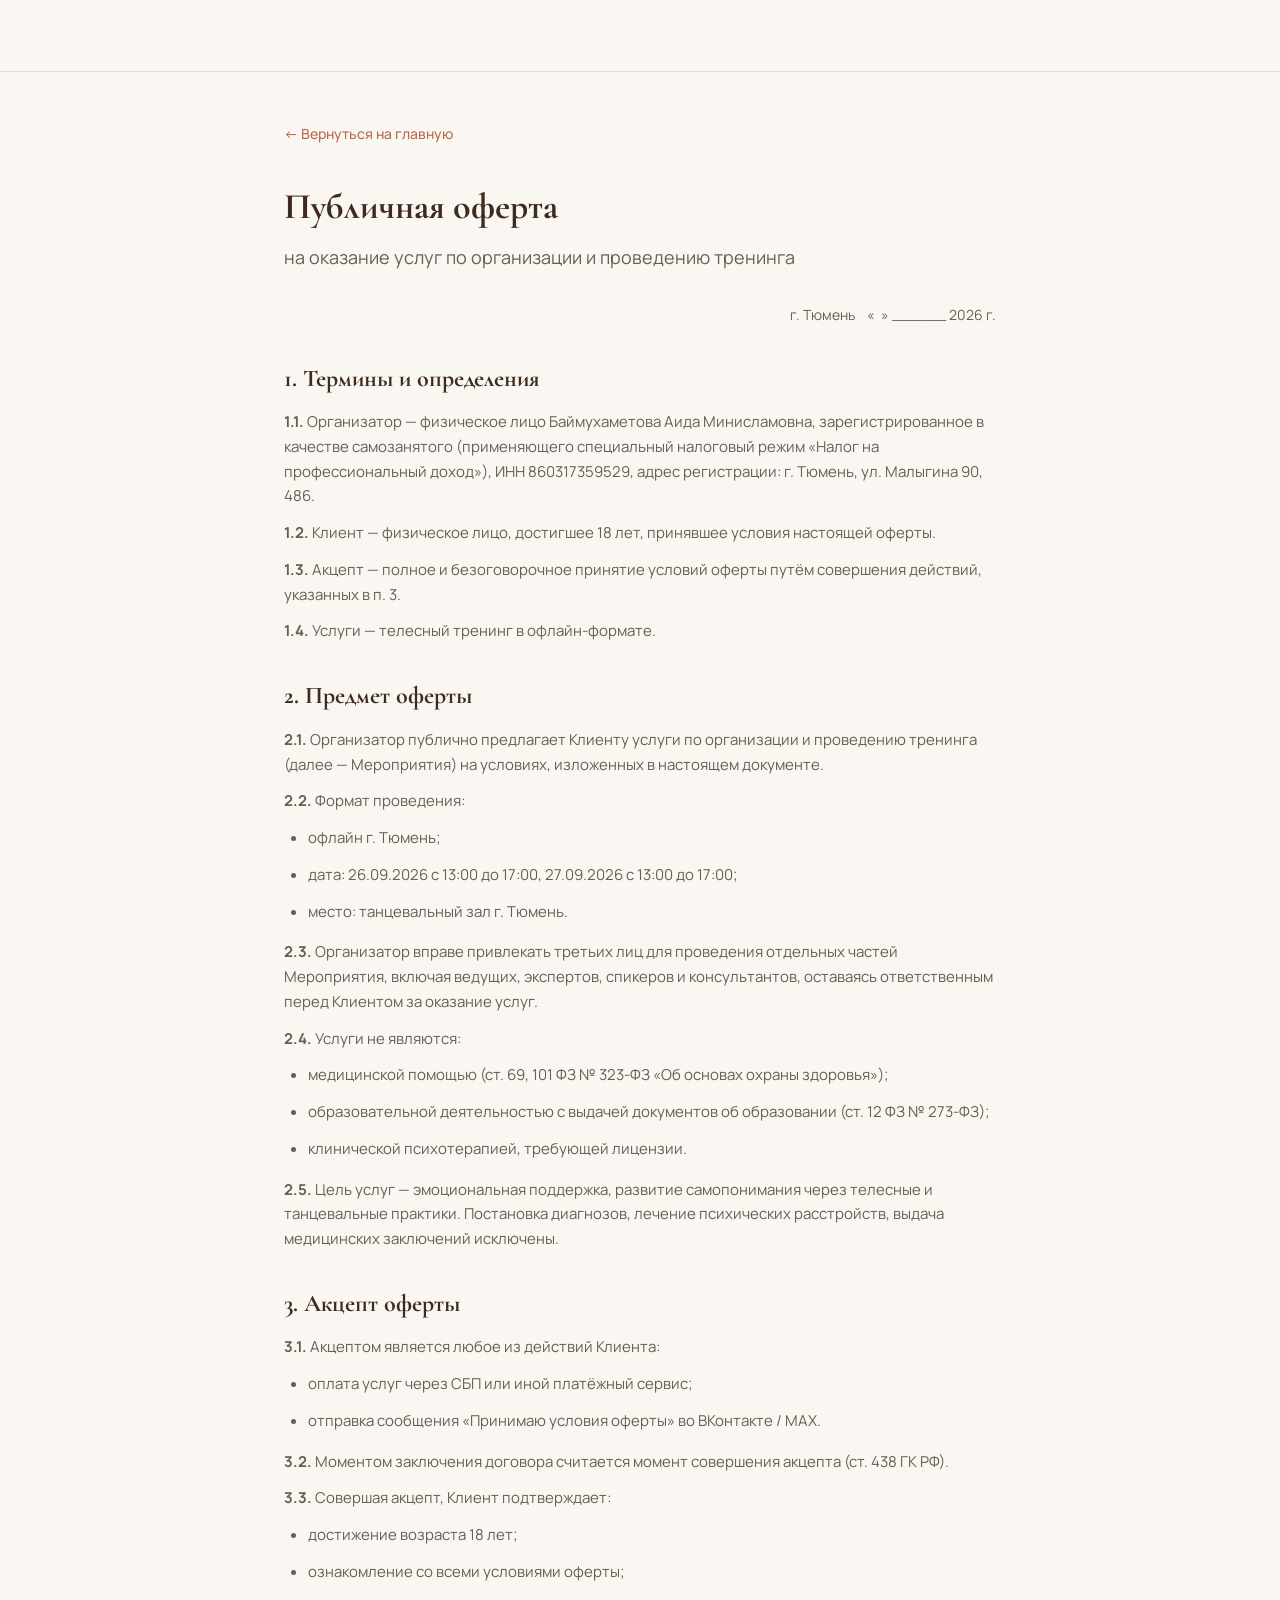
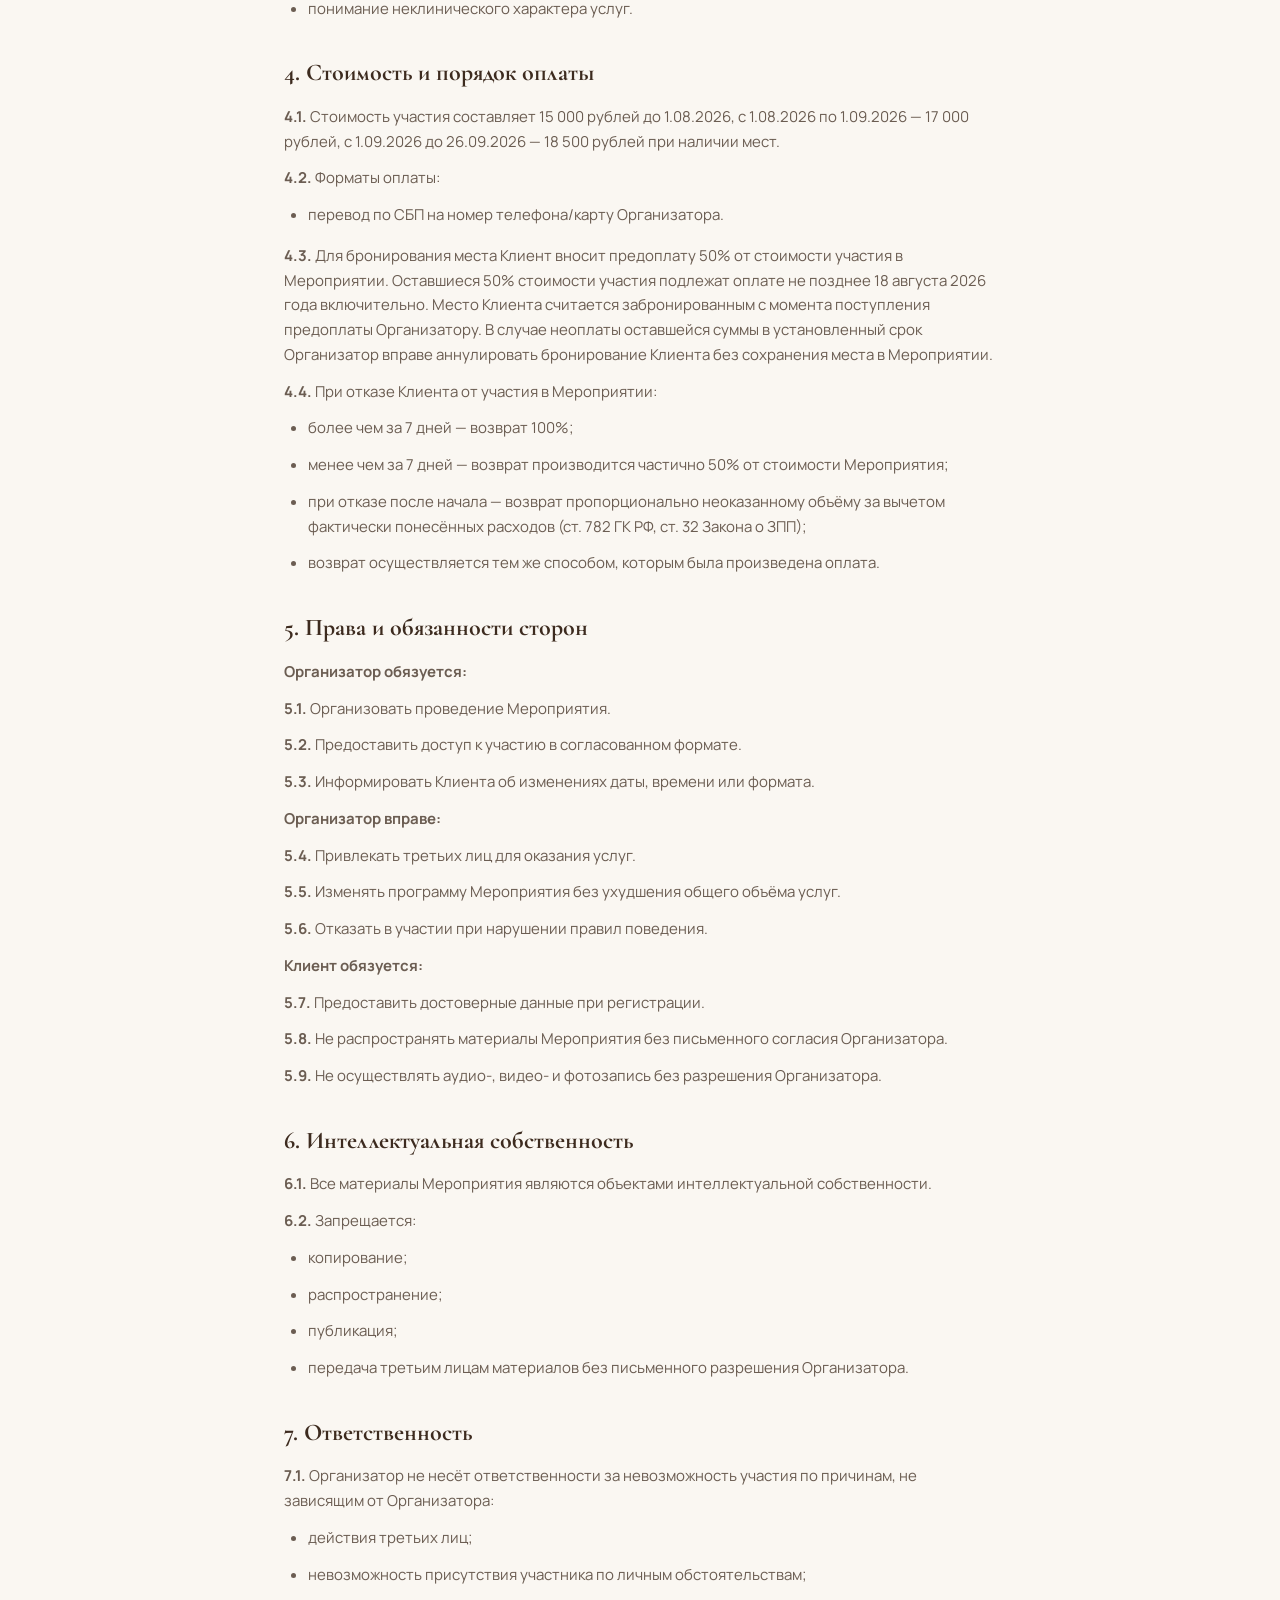
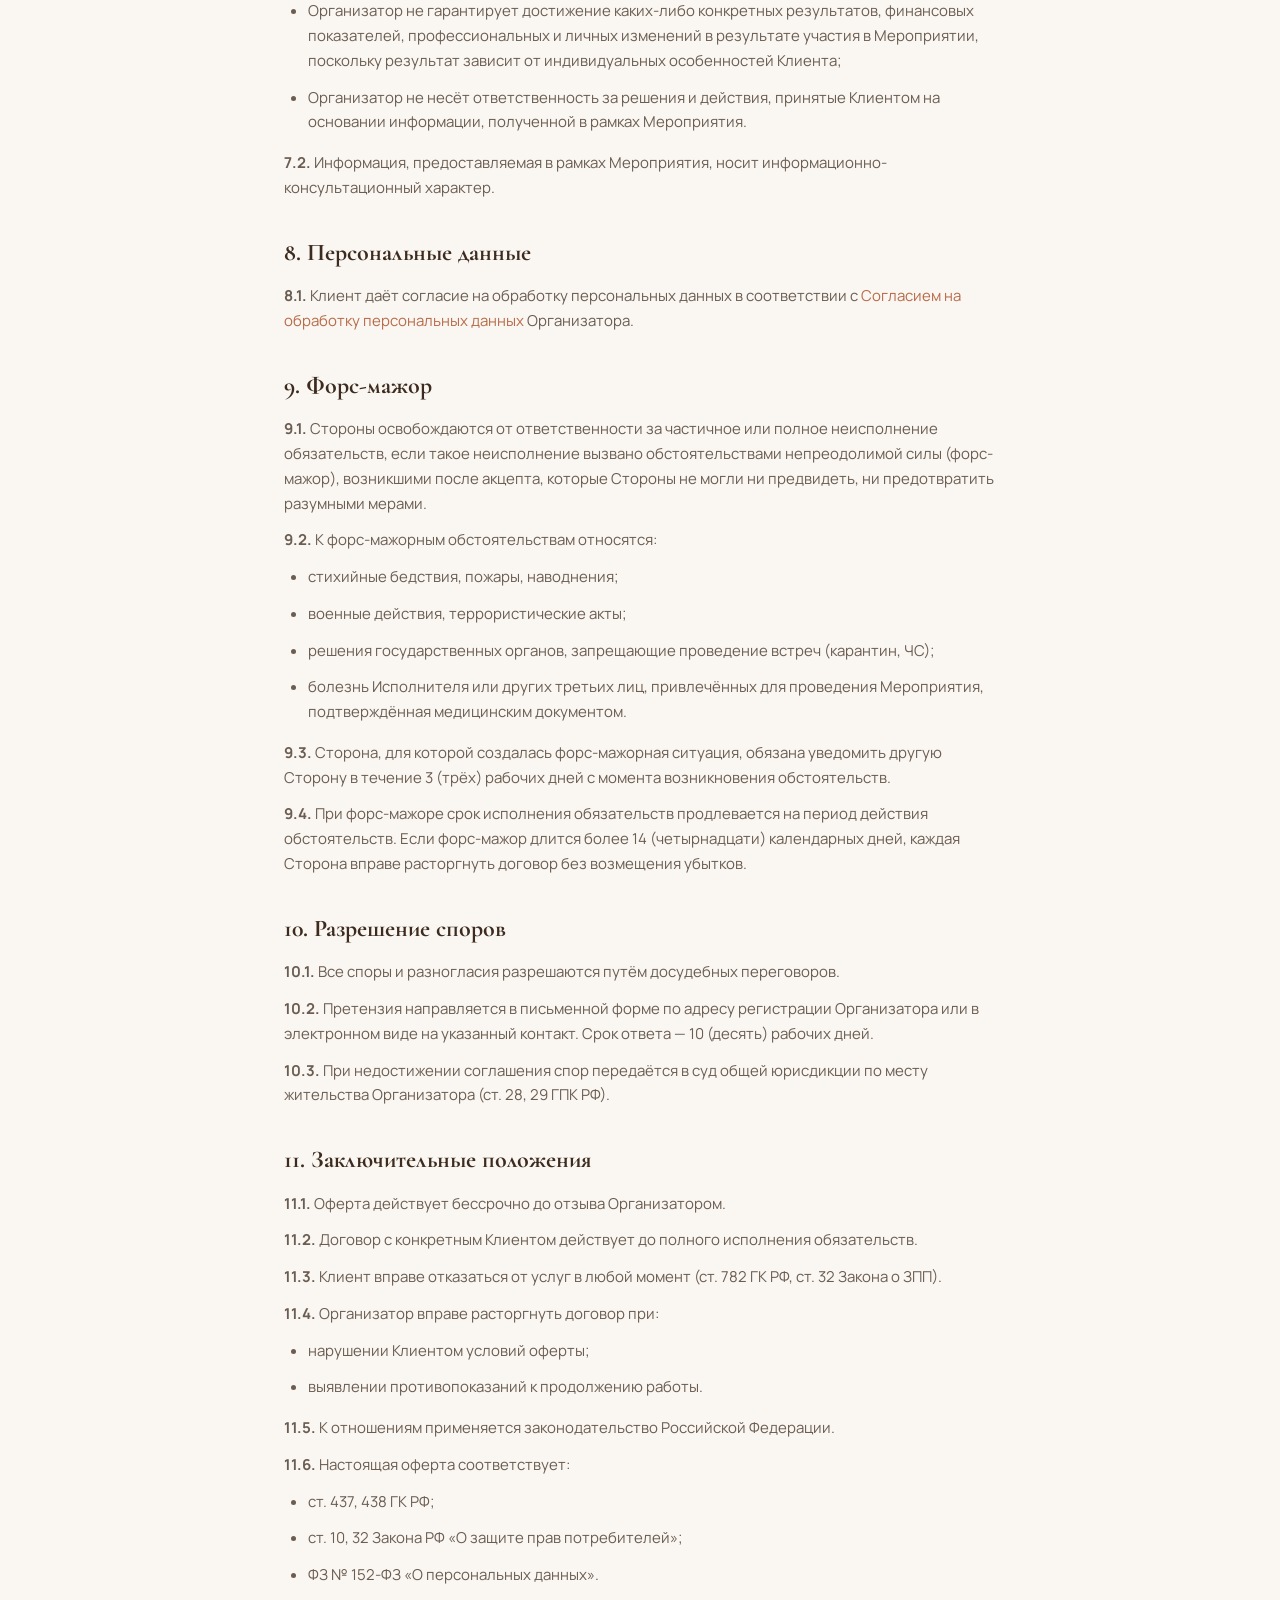
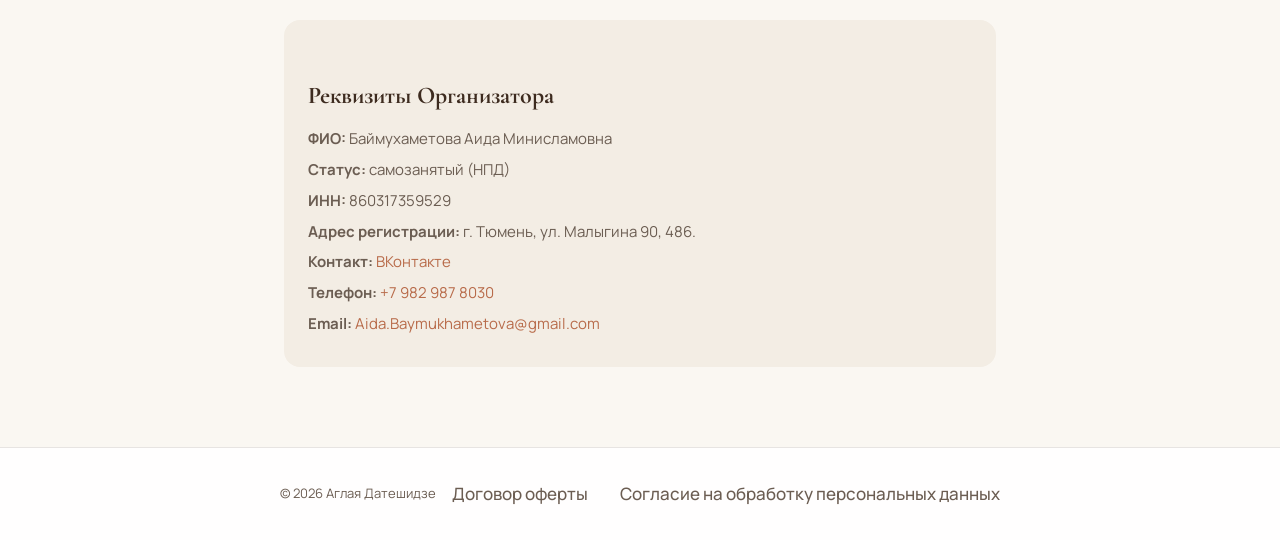
==== commit 187f9f69: "Обновить даты тренинга и три тарифа стоимости." ====
--- a/offer.html
+++ b/offer.html
@@ -4,6 +4,9 @@
   <meta charset="UTF-8">
   <meta name="viewport" content="width=device-width, initial-scale=1.0">
   <title>Договор оферты — Аглая Датешидзе</title>
+  <link rel="icon" href="favicon.png" type="image/png" sizes="32x32">
+  <link rel="icon" href="favicon.svg" type="image/svg+xml">
+  <link rel="apple-touch-icon" href="apple-touch-icon.png" sizes="180x180">
   <link rel="preconnect" href="https://fonts.googleapis.com">
   <link rel="preconnect" href="https://fonts.gstatic.com" crossorigin>
   <link href="https://fonts.googleapis.com/css2?family=Cormorant+Garamond:wght@600;700&family=Manrope:wght@400;500&display=swap" rel="stylesheet">
@@ -32,7 +35,7 @@
       <p><strong>2.2.</strong> Формат проведения:</p>
       <ul>
         <li>офлайн г. Тюмень;</li>
-        <li>дата: 18.09.2026 с 18:00 до 21:00, 19.09.2026 с 12:00 до 18:00;</li>
+        <li>дата: 26.09.2026 с 13:00 до 17:00, 27.09.2026 с 13:00 до 17:00;</li>
         <li>место: танцевальный зал г. Тюмень.</li>
       </ul>
       <p><strong>2.3.</strong> Организатор вправе привлекать третьих лиц для проведения отдельных частей Мероприятия, включая ведущих, экспертов, спикеров и консультантов, оставаясь ответственным перед Клиентом за оказание услуг.</p>
@@ -59,7 +62,7 @@
       </ul>
 
       <h2>4. Стоимость и порядок оплаты</h2>
-      <p><strong>4.1.</strong> Стоимость участия составляет 15 000 рублей до 1.09.2026, далее 17 000 рублей при наличии мест.</p>
+      <p><strong>4.1.</strong> Стоимость участия составляет 15 000 рублей до 1.08.2026, с 1.08.2026 по 1.09.2026 — 17 000 рублей, с 1.09.2026 до 26.09.2026 — 18 500 рублей при наличии мест.</p>
       <p><strong>4.2.</strong> Форматы оплаты:</p>
       <ul>
         <li>перевод по СБП на номер телефона/карту Организатора.</li>
--- a/styles.css
+++ b/styles.css
@@ -2,7 +2,6 @@
 :root {
   --color-bg: #faf7f2;
   --color-bg-cream: #f3ede4;
-  --color-bg-dark: rgba(44, 36, 25, 0.9);
   --color-primary: #b86b4a;
   --color-primary-dark: #9a5638;
   --color-primary-light: #d4957a;
@@ -10,7 +9,6 @@
   --color-accent-light: #8fb396;
   --color-text: #3d2b1f;
   --color-text-muted: #6b5d52;
-  --color-text-light: #f5f0ea;
   --color-white: rgba(255, 255, 255, 0.94);
   --color-border: rgba(61, 43, 31, 0.12);
 
@@ -110,11 +108,6 @@
   white-space: nowrap;
 }
 
-.btn--sm {
-  padding: 10px 20px;
-  font-size: 14px;
-}
-
 .btn--lg {
   padding: 18px 36px;
   font-size: 16px;
@@ -135,40 +128,6 @@
   transform: translateY(-2px);
   box-shadow: 0 6px 24px rgba(88, 125, 165, 0.45);
   color: var(--color-white);
-}
-
-.btn--secondary {
-  background: var(--color-early);
-  color: var(--color-white);
-  box-shadow: 0 4px 16px rgba(66, 63, 60, 0.35);
-}
-
-.btn--secondary:hover {
-  background: var(--color-early-dark);
-  transform: translateY(-2px);
-  color: var(--color-white);
-}
-
-.btn--outline {
-  background: transparent;
-  color: var(--color-primary);
-  border: 2px solid var(--color-primary);
-}
-
-.btn--outline:hover {
-  background: var(--color-primary);
-  color: var(--color-white);
-}
-
-.btn--ghost {
-  background: transparent;
-  color: var(--color-text-muted);
-  border: 2px solid var(--color-border);
-}
-
-.btn--ghost:hover {
-  border-color: var(--color-primary);
-  color: var(--color-primary);
 }
 
 /* ===== Ticker ===== */
@@ -241,10 +200,6 @@
   color: var(--color-primary);
 }
 
-.header__cta {
-  display: none;
-}
-
 .burger {
   display: none;
   flex-direction: column;
@@ -356,13 +311,6 @@
   color: var(--color-primary);
   font-style: normal;
   font-weight: 600;
-}
-
-.hero__actions {
-  display: flex;
-  flex-wrap: wrap;
-  gap: 12px;
-  margin-bottom: 16px;
 }
 
 .hero__note {
@@ -476,17 +424,8 @@
     radial-gradient(ellipse 60% 50% at 0% 100%, rgba(107, 143, 113, 0.06) 0%, transparent 50%);
 }
 
-.section--dark {
-  background: var(--color-bg-dark);
-  color: var(--color-text-light);
-}
-
 .section--price {
   background: var(--color-bg-cream);
-}
-.section--contact {
-  text-align: center;
-  padding-bottom: 120px;
 }
 
 .section__title {
@@ -497,10 +436,6 @@
   margin-bottom: 20px;
 }
 
-.section__title--light {
-  color: var(--color-text-light);
-}
-
 .section__lead {
   font-size: 18px;
   color: var(--color-text-muted);
@@ -517,10 +452,6 @@
 
 .about__signals-lead {
   white-space: nowrap;
-}
-
-.section--dark .section__lead {
-  color: rgba(245, 240, 234, 0.7);
 }
 
 .section__text {
@@ -675,14 +606,19 @@
 }
 
 .for-whom__aside {
-  display: grid;
-  grid-template-columns: 1fr minmax(110px, 40%);
-  gap: clamp(8px, 1.2vw, 14px);
+  display: flex;
   align-items: center;
+  justify-content: center;
   width: 100%;
-  max-width: 540px;
+  max-width: 560px;
   margin-left: clamp(36px, 7vw, 72px);
   margin-right: -20px;
+}
+
+#for-whom .for-whom__lead {
+  font-size: clamp(24px, 3.2vw, 36px);
+  line-height: 1.3;
+  gap: 12px;
 }
 
 .for-whom__lead {
@@ -752,100 +688,6 @@
   }
 }
 
-.for-whom__figure {
-  width: 100%;
-  height: auto;
-  max-height: min(420px, 52vh);
-  object-fit: contain;
-  object-position: right bottom;
-  display: block;
-  filter: brightness(1.24) saturate(0.88);
-}
-
-/* ===== Cards ===== */
-.intro-block {
-  text-align: center;
-  max-width: 760px;
-  margin: 0 auto 56px;
-}
-
-.cards-grid {
-  display: grid;
-  grid-template-columns: 1fr 1fr;
-  gap: 24px;
-  margin-bottom: 64px;
-}
-
-.card {
-  padding: 36px;
-  background: var(--color-white);
-  border-radius: var(--radius-lg);
-  box-shadow: var(--shadow-sm);
-  border: 1px solid var(--color-border);
-  backdrop-filter: blur(6px);
-}
-.card h3 {
-  font-family: var(--font-heading);
-  font-size: 24px;
-  font-weight: 600;
-  margin-bottom: 20px;
-}
-
-.card ul li {
-  position: relative;
-  padding-left: 24px;
-  margin-bottom: 14px;
-  font-size: 15px;
-  color: var(--color-text-muted);
-}
-
-.card ul li::before {
-  content: '◆';
-  position: absolute;
-  left: 0;
-  color: var(--color-primary-light);
-  font-size: 10px;
-  top: 4px;
-}
-
-.card--accent {
-  background: linear-gradient(135deg, var(--color-primary) 0%, var(--color-primary-dark) 100%);
-  color: var(--color-white);
-  border: none;
-}
-
-.card--accent h3 {
-  color: var(--color-white);
-}
-
-.card--accent p {
-  font-size: 18px;
-  line-height: 1.6;
-  opacity: 0.95;
-}
-
-.card--wide {
-  max-width: 760px;
-  margin: 0 auto 48px;
-}
-
-.card-list li {
-  position: relative;
-  padding-left: 24px;
-  margin-bottom: 14px;
-  font-size: 16px;
-  color: var(--color-text-muted);
-}
-
-.card-list li::before {
-  content: '◆';
-  position: absolute;
-  left: 0;
-  color: var(--color-primary-light);
-  font-size: 10px;
-  top: 6px;
-}
-
 /* ===== Format grid ===== */
 .format-grid {
   display: grid;
@@ -854,10 +696,6 @@
   align-items: start;
 }
 
-.format__cta {
-  margin-top: 32px;
-}
-
 .format-teaser {
   display: flex;
   flex-direction: column;
@@ -871,21 +709,6 @@
   margin-right: 0;
   max-width: 33ch;
   font-size: clamp(27px, 3.3vw, 36px);
-}
-
-/* ===== Quote banner ===== */
-.quote-banner {
-  padding: 64px 0;
-  text-align: center;
-  background: var(--color-bg-cream);
-}
-
-.quote-banner__text {
-  font-family: var(--font-heading);
-  font-size: clamp(24px, 4vw, 36px);
-  font-weight: 700;
-  line-height: 1.4;
-  color: var(--color-text);
 }
 
 /* ===== Preparation ===== */
@@ -1024,43 +847,6 @@
   color: var(--color-text-muted);
 }
 
-/* ===== Contact ===== */
-.contact-card {
-  display: inline-flex;
-  flex-direction: column;
-  align-items: center;
-  gap: 12px;
-  padding: 40px 48px;
-  background: var(--color-white);
-  border-radius: var(--radius-lg);
-  box-shadow: var(--shadow-md);
-  margin-top: 24px;
-}
-
-.contact-card__name {
-  font-family: var(--font-heading);
-  font-size: 28px;
-  font-weight: 700;
-  color: var(--color-text);
-}
-
-.contact-card__phone {
-  font-size: 22px;
-  font-weight: 600;
-  color: var(--color-primary);
-}
-
-.contact-card__links {
-  display: flex;
-  gap: 24px;
-  margin-top: 8px;
-}
-
-.contact-card__links a {
-  font-size: 15px;
-  font-weight: 600;
-}
-
 /* ===== Trainer ===== */
 .trainer {
   display: flex;
@@ -1068,32 +854,15 @@
   align-items: center;
   padding: 0;
 }
-.trainer__photo,
-.trainer__photo-placeholder {
+.trainer__photo {
   width: 260px;
   height: 320px;
   border-radius: var(--radius-md);
   flex-shrink: 0;
-}
-
-.trainer__photo {
   object-fit: cover;
   object-position: center center;
   filter: brightness(1.1);
-}
-
-.trainer__photo-placeholder {
-  background: linear-gradient(145deg, var(--color-bg-cream), var(--color-primary-light));
-  display: flex;
-  align-items: center;
-  justify-content: center;
-}
-
-.trainer__photo-placeholder span {
-  font-family: var(--font-heading);
-  font-size: 48px;
-  font-weight: 700;
-  color: rgba(255, 255, 255, 0.8);
+  overflow: hidden;
 }
 
 .trainer__label {
@@ -1137,11 +906,12 @@
   width: 100%;
   height: auto;
   max-height: min(520px, 62vh);
-  object-fit: contain;
-  object-position: center bottom;
+  object-fit: cover;
+  object-position: center center;
   display: block;
   justify-self: end;
-  margin-left: -4cm;
+  border-radius: var(--radius-md);
+  overflow: hidden;
 }
 
 .reveal-accent {
@@ -1431,107 +1201,6 @@
   transform: translate(-50%, 0);
 }
 
-/* ===== Form ===== */
-.form__group {
-  margin-bottom: 20px;
-}
-
-.form__group label {
-  display: block;
-  font-size: 14px;
-  font-weight: 600;
-  margin-bottom: 6px;
-  color: var(--color-text);
-}
-
-.form__group input[type="text"],
-.form__group input[type="tel"],
-.form__group input[type="email"] {
-  width: 100%;
-  padding: 14px 16px;
-  font-family: inherit;
-  font-size: 15px;
-  border: 2px solid var(--color-border);
-  border-radius: var(--radius-sm);
-  transition: border-color var(--transition);
-  background: var(--color-bg);
-}
-
-.form__group input:focus {
-  outline: none;
-  border-color: var(--color-primary);
-}
-
-.form__group--checkbox label {
-  display: flex;
-  align-items: flex-start;
-  gap: 10px;
-  font-weight: 400;
-  font-size: 13px;
-  color: var(--color-text-muted);
-  cursor: pointer;
-}
-
-.form__group--checkbox input {
-  margin-top: 3px;
-  accent-color: var(--color-primary);
-}
-
-.hp-field {
-  position: absolute;
-  left: -9999px;
-  width: 1px;
-  height: 1px;
-  overflow: hidden;
-}
-
-.form__error {
-  margin-bottom: 16px;
-  padding: 12px 16px;
-  font-size: 14px;
-  line-height: 1.5;
-  color: #9a2c2c;
-  background: rgba(220, 47, 2, 0.08);
-  border: 1px solid rgba(220, 47, 2, 0.2);
-  border-radius: var(--radius-sm);
-}
-
-.btn:disabled {
-  opacity: 0.7;
-  cursor: not-allowed;
-  transform: none;
-}
-
-.form-success {
-  text-align: center;
-  padding: 24px 0;
-}
-
-.form-success__icon {
-  width: 64px;
-  height: 64px;
-  margin: 0 auto 16px;
-  display: flex;
-  align-items: center;
-  justify-content: center;
-  background: rgba(107, 143, 113, 0.15);
-  color: var(--color-accent);
-  font-size: 28px;
-  font-weight: 700;
-  border-radius: 50%;
-}
-
-.form-success h3 {
-  font-family: var(--font-heading);
-  font-size: 24px;
-  margin-bottom: 8px;
-}
-
-.form-success p {
-  color: var(--color-text-muted);
-  font-size: 15px;
-}
-
 /* ===== Legal pages ===== */
 .legal-page {
   padding: calc(var(--ticker-height) + var(--header-height) + 48px) 0 80px;
@@ -1612,12 +1281,6 @@
 }
 
 /* ===== Responsive ===== */
-@media (min-width: 768px) {
-  .header__cta {
-    display: inline-flex;
-  }
-}
-
 @media (max-width: 900px) {
   .hero__grid {
     grid-template-columns: 1fr;
@@ -1633,7 +1296,6 @@
   }
 
   .two-col,
-  .cards-grid,
   .format-grid,
   .price-grid {
     grid-template-columns: 1fr;
@@ -1646,6 +1308,8 @@
     margin-inline: auto;
     margin-left: auto;
     justify-self: center;
+    border-radius: var(--radius-md);
+    clip-path: inset(0 round var(--radius-md));
   }
 
   .format-teaser {
@@ -1679,7 +1343,12 @@
   }
 
   .trainer__photo,
-  .trainer__photo-placeholder {
+  .price-block__figure {
+    border-radius: var(--radius-md);
+    clip-path: inset(0 round var(--radius-md));
+  }
+
+  .trainer__photo {
     width: 220px;
     height: 270px;
   }
@@ -1782,18 +1451,6 @@
     font-size: 15px;
   }
 
-  .hero__actions {
-    flex-direction: column;
-    margin-bottom: 12px;
-  }
-
-  .hero__actions .btn {
-    width: 100%;
-    white-space: normal;
-    text-align: center;
-    padding: 16px 20px;
-  }
-
   .hero__card {
     padding: 24px 20px;
   }
@@ -1802,29 +1459,8 @@
     font-size: 36px;
   }
 
-  .quote-banner {
-    padding: 48px 0;
-  }
-
-  .quote-banner__text {
-    font-size: 22px;
-  }
-
-  .contact-card {
-    width: 100%;
-    padding: 32px 24px;
-  }
-
-  .format__cta {
-    width: 100%;
-  }
-
   .section {
     padding: 56px 0;
-  }
-
-  .section--contact {
-    padding-bottom: 100px;
   }
 
   .section__title {
@@ -1842,6 +1478,12 @@
     font-size: 17px;
   }
 
+  #for-whom .for-whom__lead {
+    font-size: clamp(22px, 5.5vw, 30px);
+    max-width: 22ch;
+    margin-inline: auto;
+  }
+
   .for-whom__lead {
     font-size: clamp(16px, 3.8vw, 20px);
     max-width: 28ch;
@@ -1850,16 +1492,9 @@
 
   .for-whom__aside {
     grid-template-columns: 1fr;
-    grid-template-rows: auto auto;
-    gap: 12px;
     text-align: center;
-    max-width: min(100%, 340px);
+    max-width: min(100%, 420px);
     margin-inline: auto;
-  }
-
-  .for-whom__figure {
-    max-width: min(240px, 72vw);
-    margin: 0 auto;
   }
 
   .about__signals-lead {
@@ -1912,22 +1547,6 @@
     font-size: 16px;
   }
 
-  .intro-block {
-    margin-bottom: 40px;
-  }
-
-  .cards-grid {
-    margin-bottom: 40px;
-  }
-
-  .card {
-    padding: 24px 20px;
-  }
-
-  .card h3 {
-    font-size: 22px;
-  }
-
   .price-block .section__text {
     font-size: 17px;
   }
@@ -1942,12 +1561,8 @@
     margin-top: 32px;
   }
 
-  .section--contact .btn {
-    width: 100%;
-  }
-
   .footer {
-    padding: 24px 0 calc(24px + env(safe-area-inset-bottom, 0));
+    padding: 24px 0 calc(96px + env(safe-area-inset-bottom, 0));
   }
 
   .footer__inner {
@@ -2041,36 +1656,30 @@
     font-size: 8px;
   }
 
+  #for-whom .for-whom__lead {
+    font-size: clamp(20px, 6vw, 28px);
+    gap: 10px;
+  }
+
   .for-whom__lead {
     font-size: clamp(15px, 4.2vw, 18px);
     gap: 6px;
   }
 
-  .for-whom__figure {
-    max-width: min(200px, 68vw);
-  }
-
-  .quote-banner__text {
-    font-size: 19px;
-  }
-
   .floating-cta {
     font-size: 14px;
     padding: 14px 16px;
   }
 
-  .trainer__photo,
-  .trainer__photo-placeholder {
+  .trainer__photo {
     width: 190px;
     height: 235px;
+    border-radius: var(--radius-md);
+    clip-path: inset(0 round var(--radius-md));
   }
 
   .trainer__name {
     font-size: 34px;
-  }
-
-  .trainer__photo-placeholder span {
-    font-size: 36px;
   }
 }
 
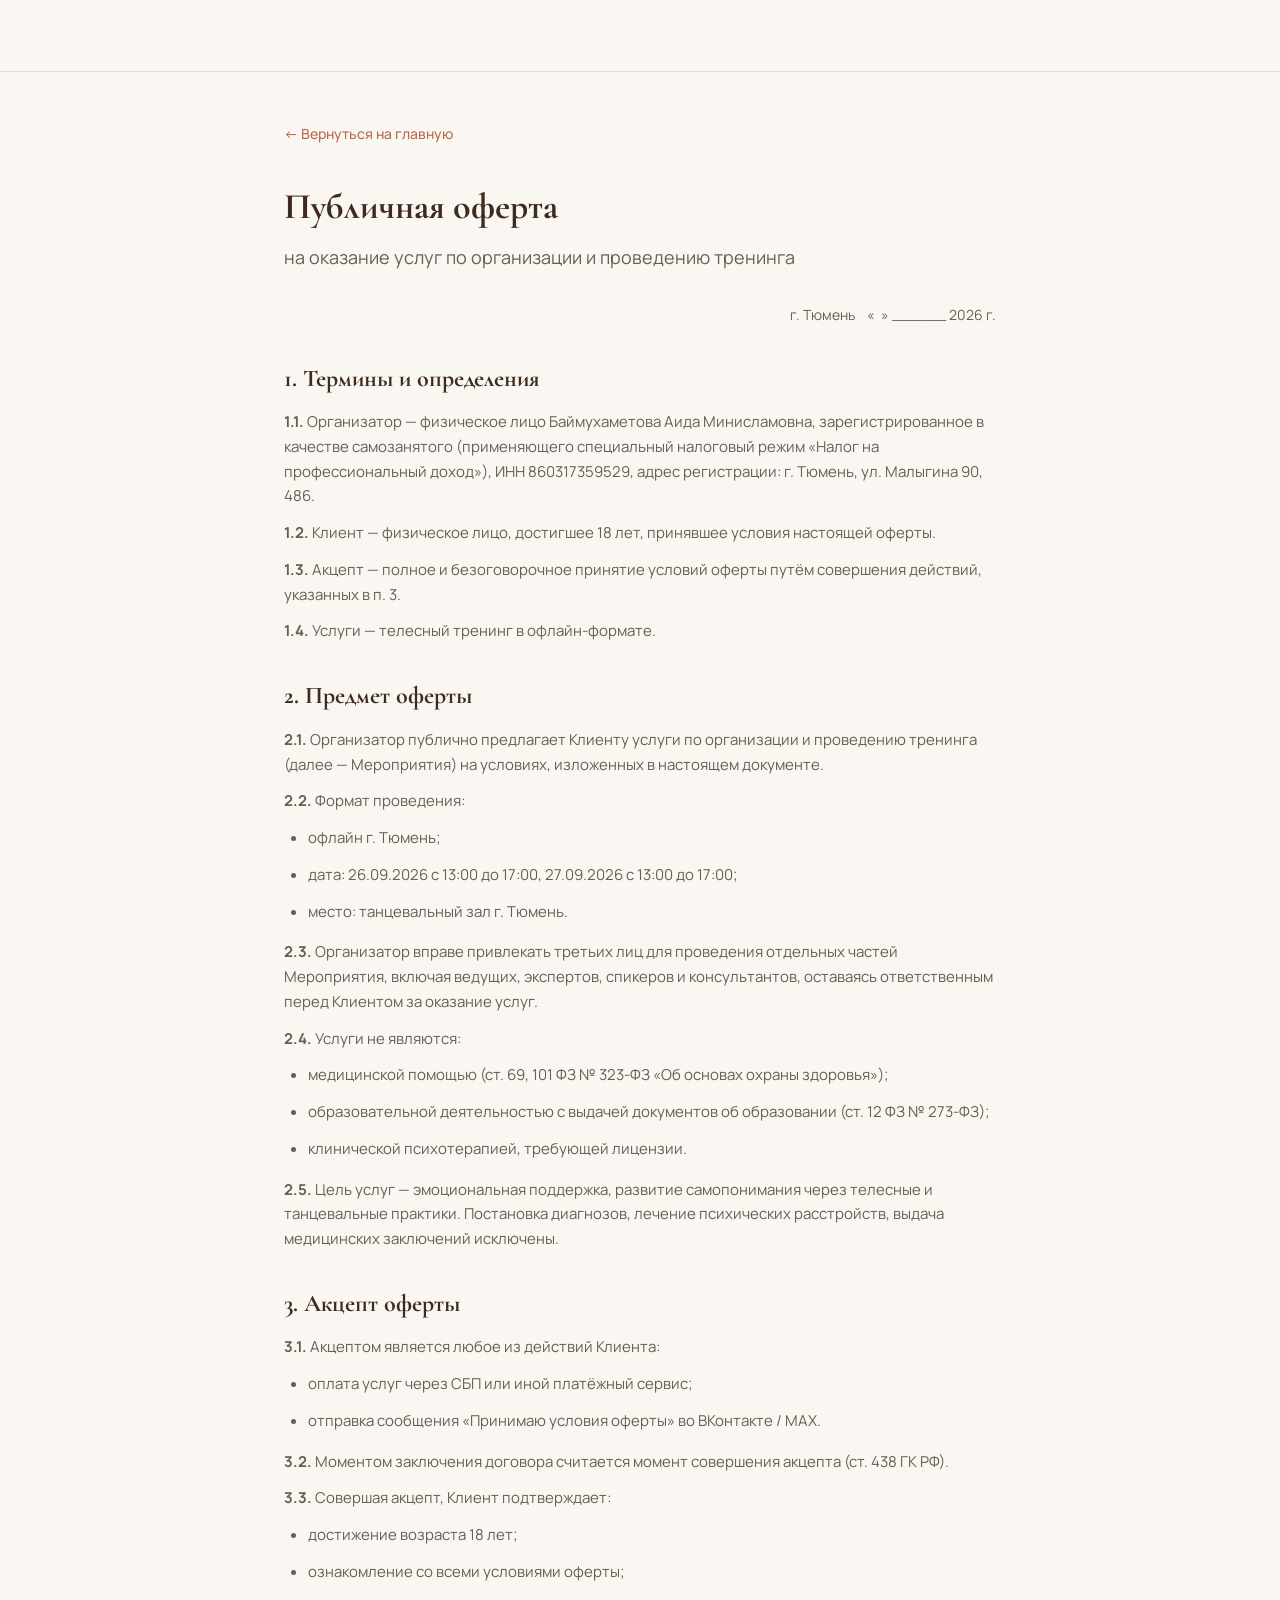
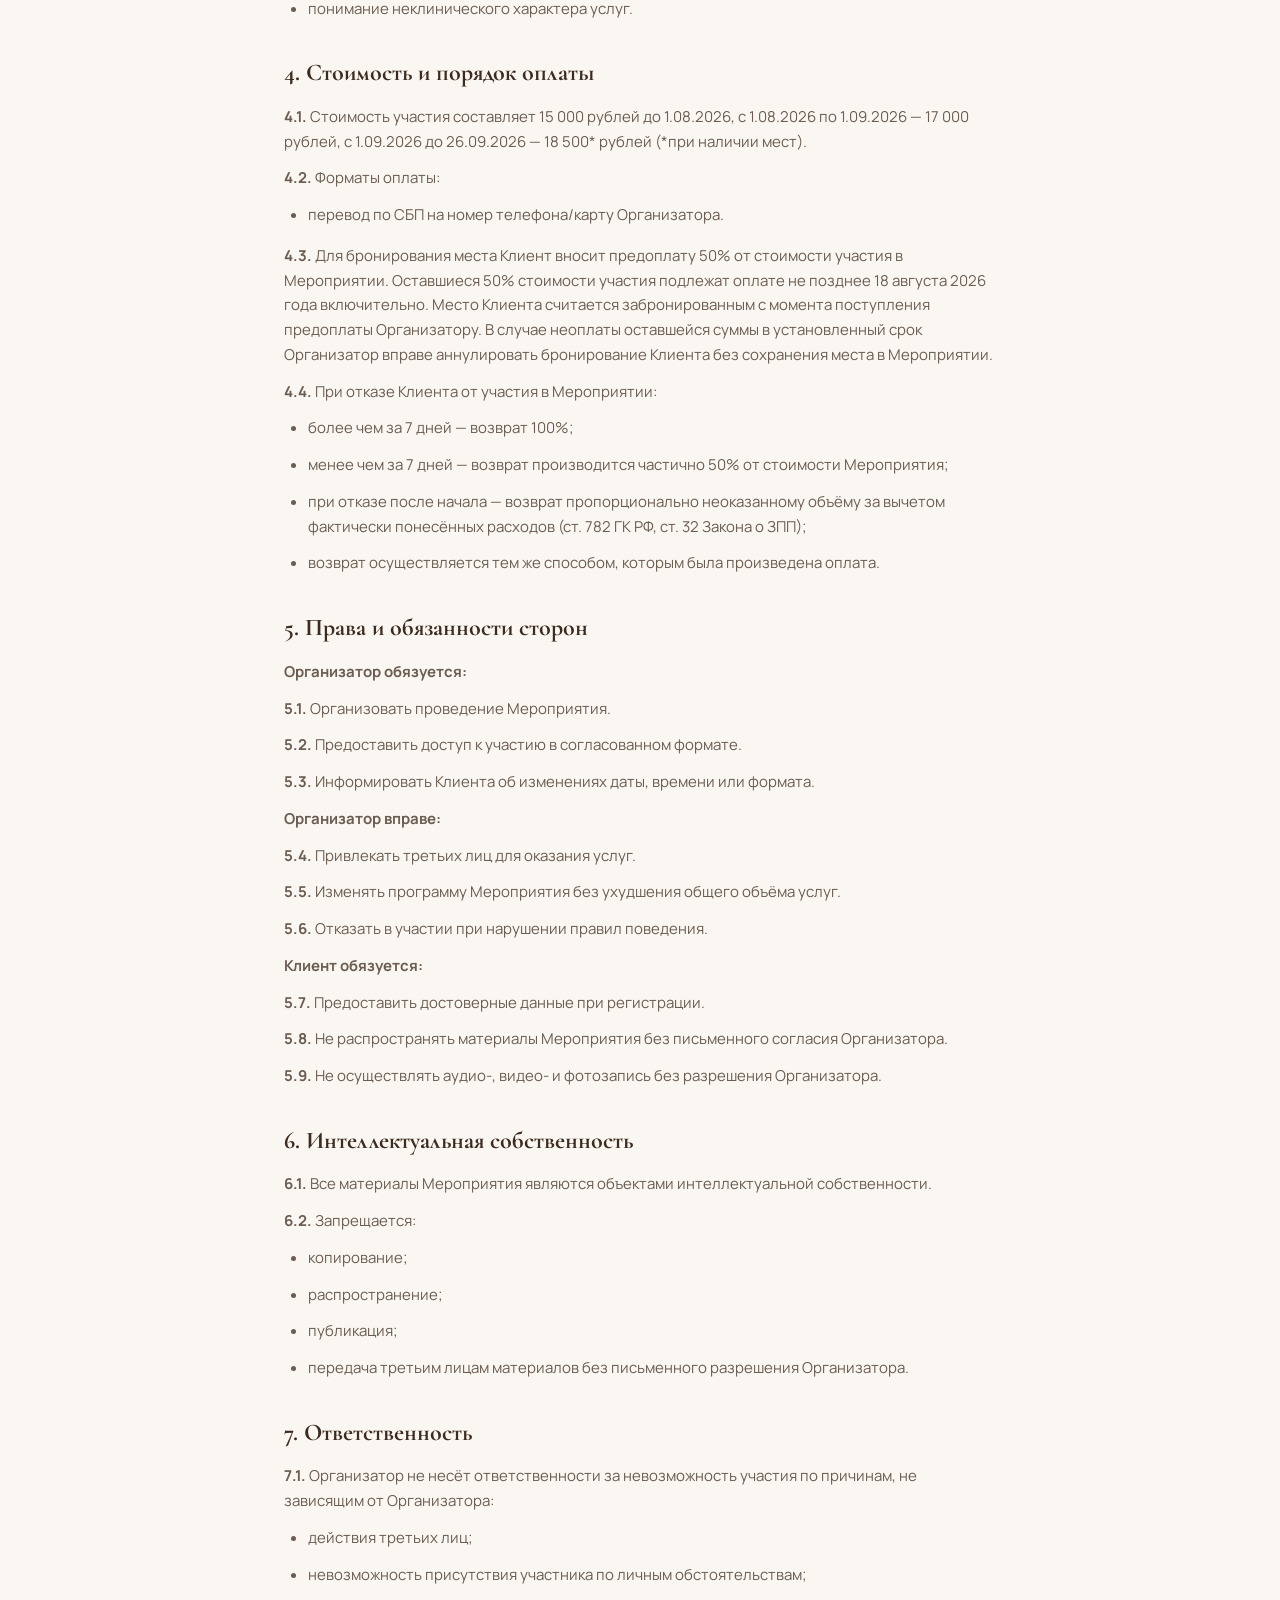
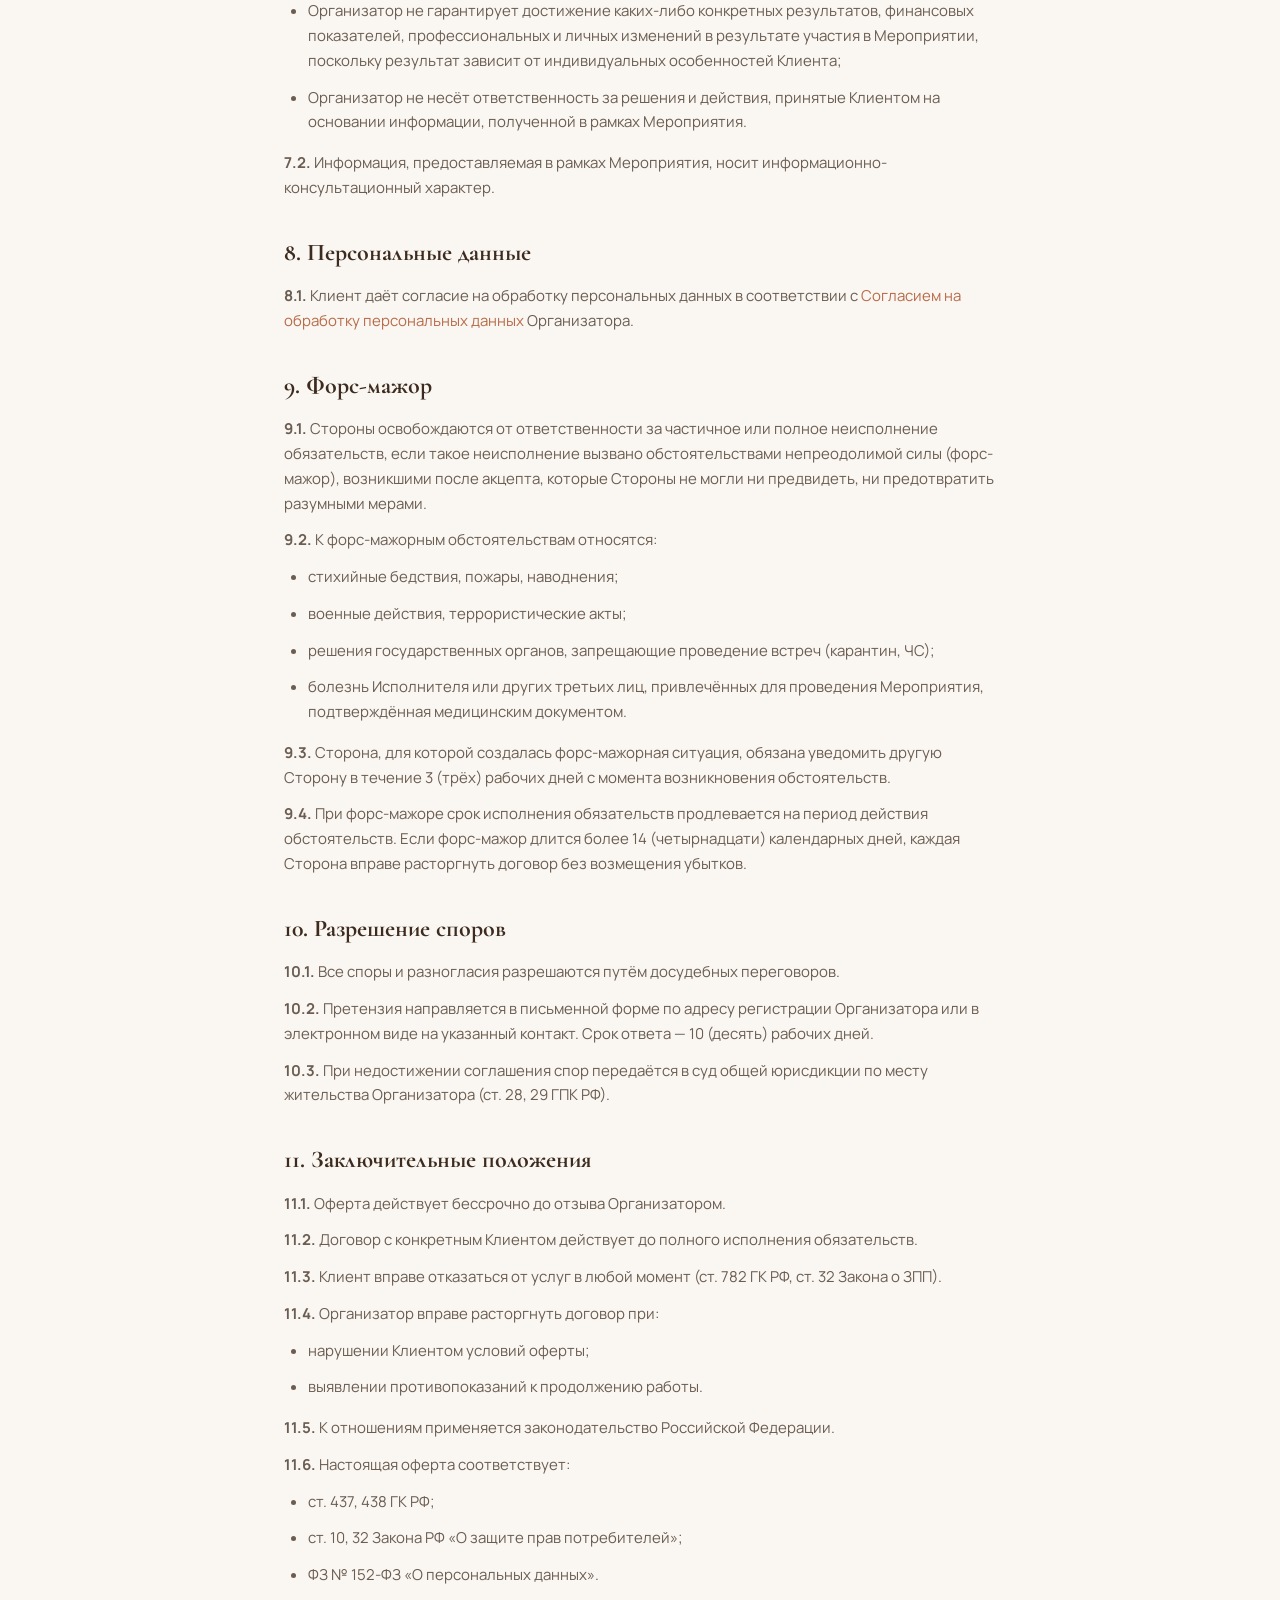
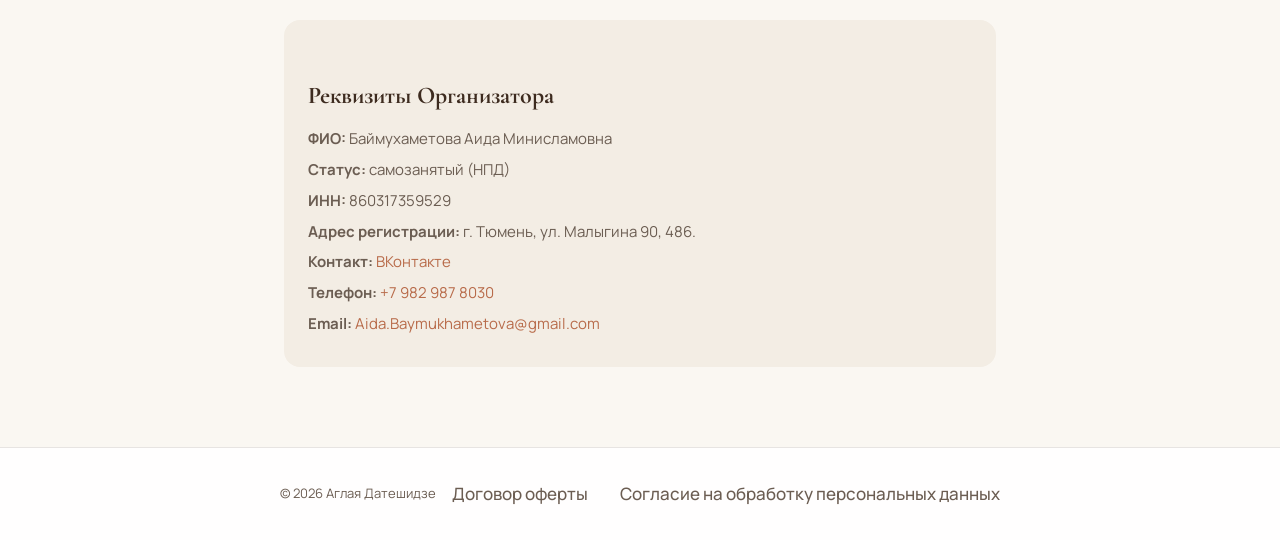
==== commit 191f00ba: "Добавить сноску *при наличии мест к цене 18 500." ====
--- a/offer.html
+++ b/offer.html
@@ -62,7 +62,7 @@
       </ul>
 
       <h2>4. Стоимость и порядок оплаты</h2>
-      <p><strong>4.1.</strong> Стоимость участия составляет 15 000 рублей до 1.08.2026, с 1.08.2026 по 1.09.2026 — 17 000 рублей, с 1.09.2026 до 26.09.2026 — 18 500 рублей при наличии мест.</p>
+      <p><strong>4.1.</strong> Стоимость участия составляет 15 000 рублей до 1.08.2026, с 1.08.2026 по 1.09.2026 — 17 000 рублей, с 1.09.2026 до 26.09.2026 — 18 500* рублей (*при наличии мест).</p>
       <p><strong>4.2.</strong> Форматы оплаты:</p>
       <ul>
         <li>перевод по СБП на номер телефона/карту Организатора.</li>
--- a/styles.css
+++ b/styles.css
@@ -367,6 +367,16 @@
   font-size: 14px;
   color: var(--color-text-muted);
   margin-bottom: 24px;
+}
+
+.hero__card-price-note--asterisk {
+  font-size: 12px;
+  margin-top: -18px;
+  margin-bottom: 24px;
+}
+
+.hero__card-price-note + .hero__card-price-note--asterisk {
+  margin-top: -20px;
 }
 
 .hero__card-divider {
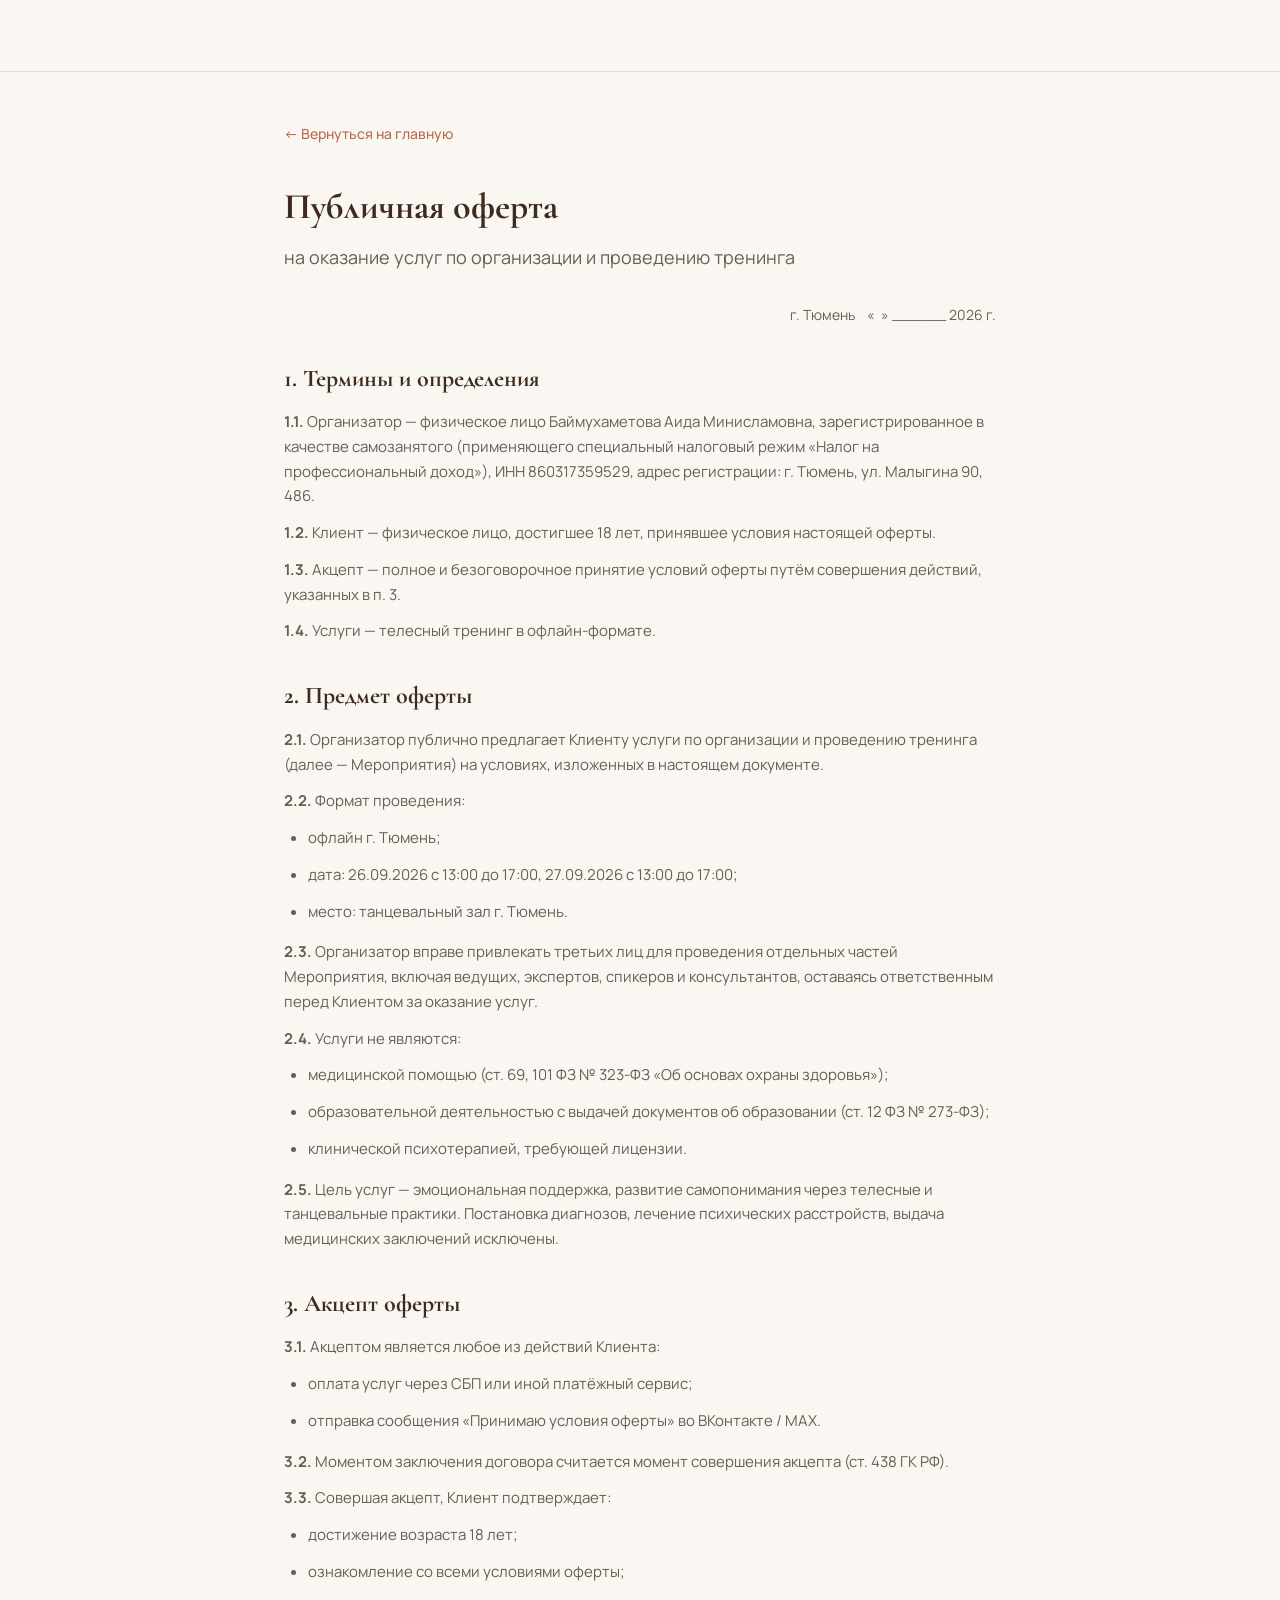
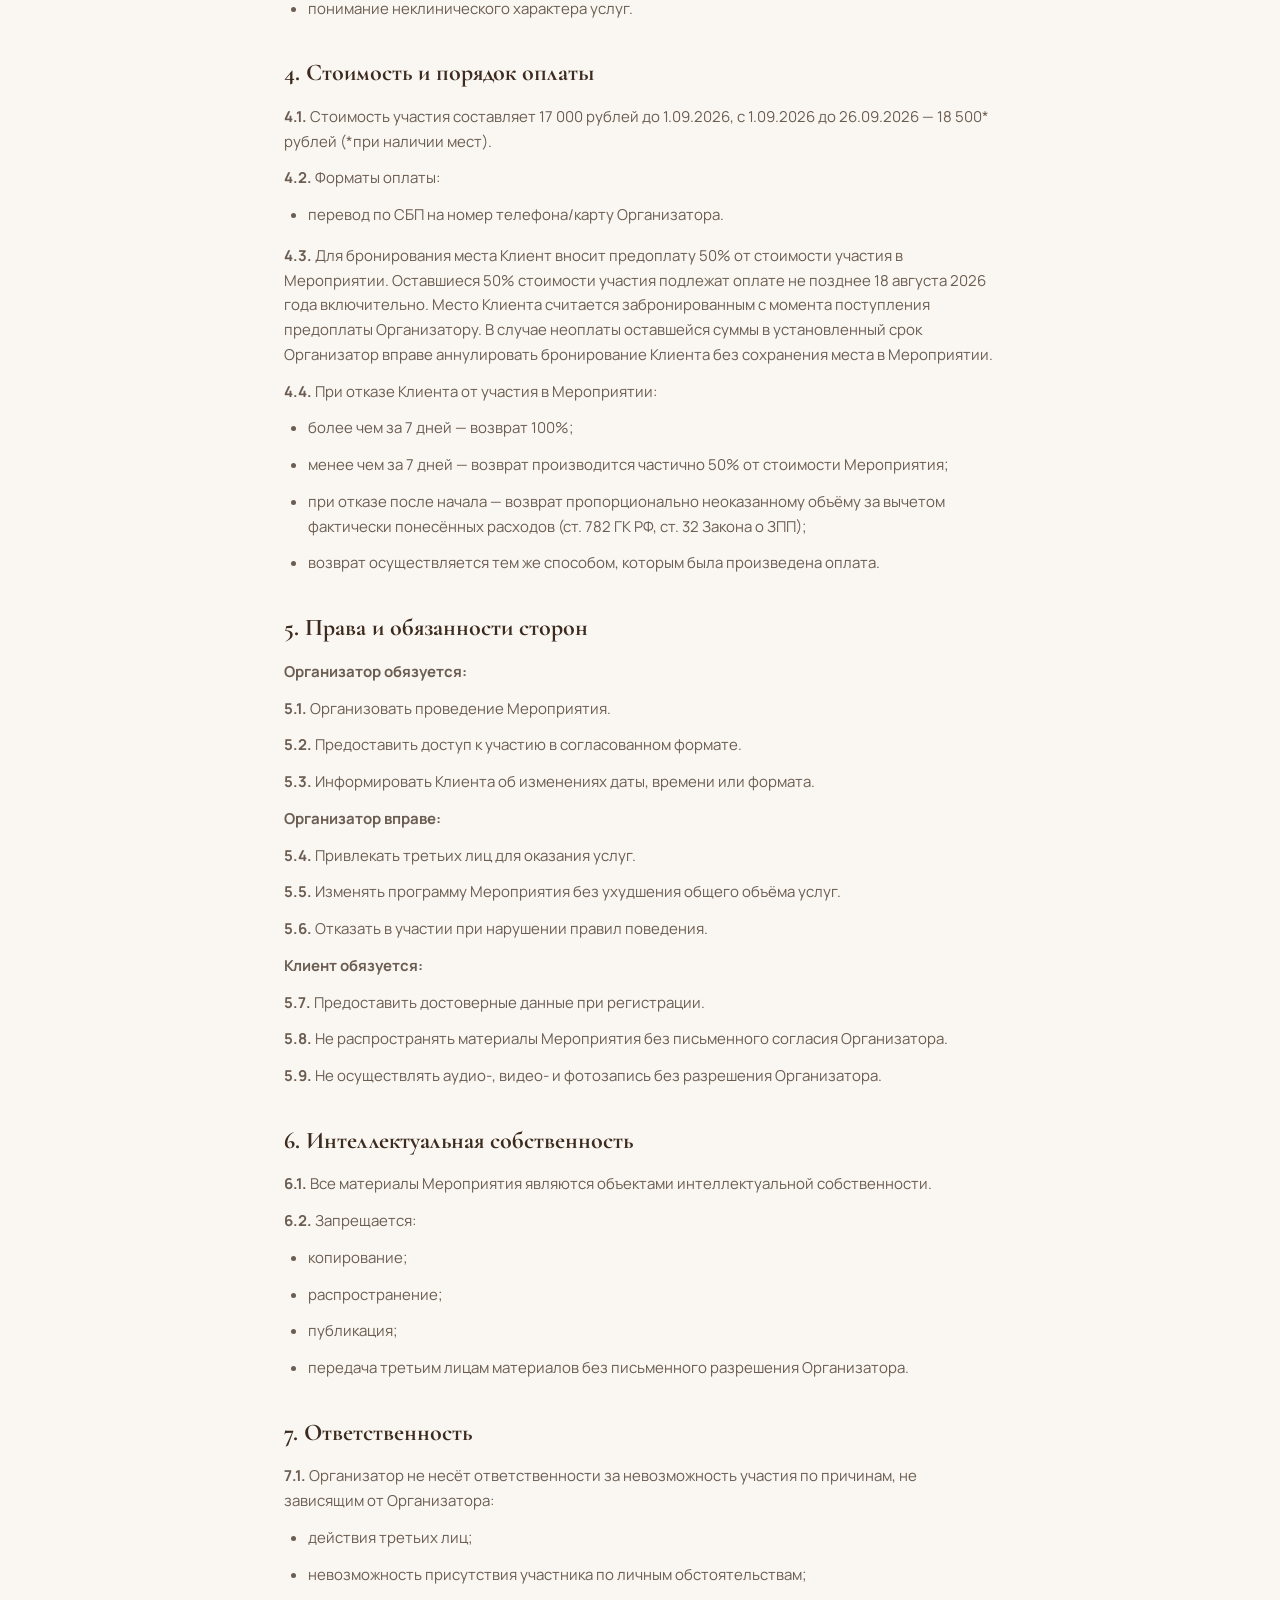
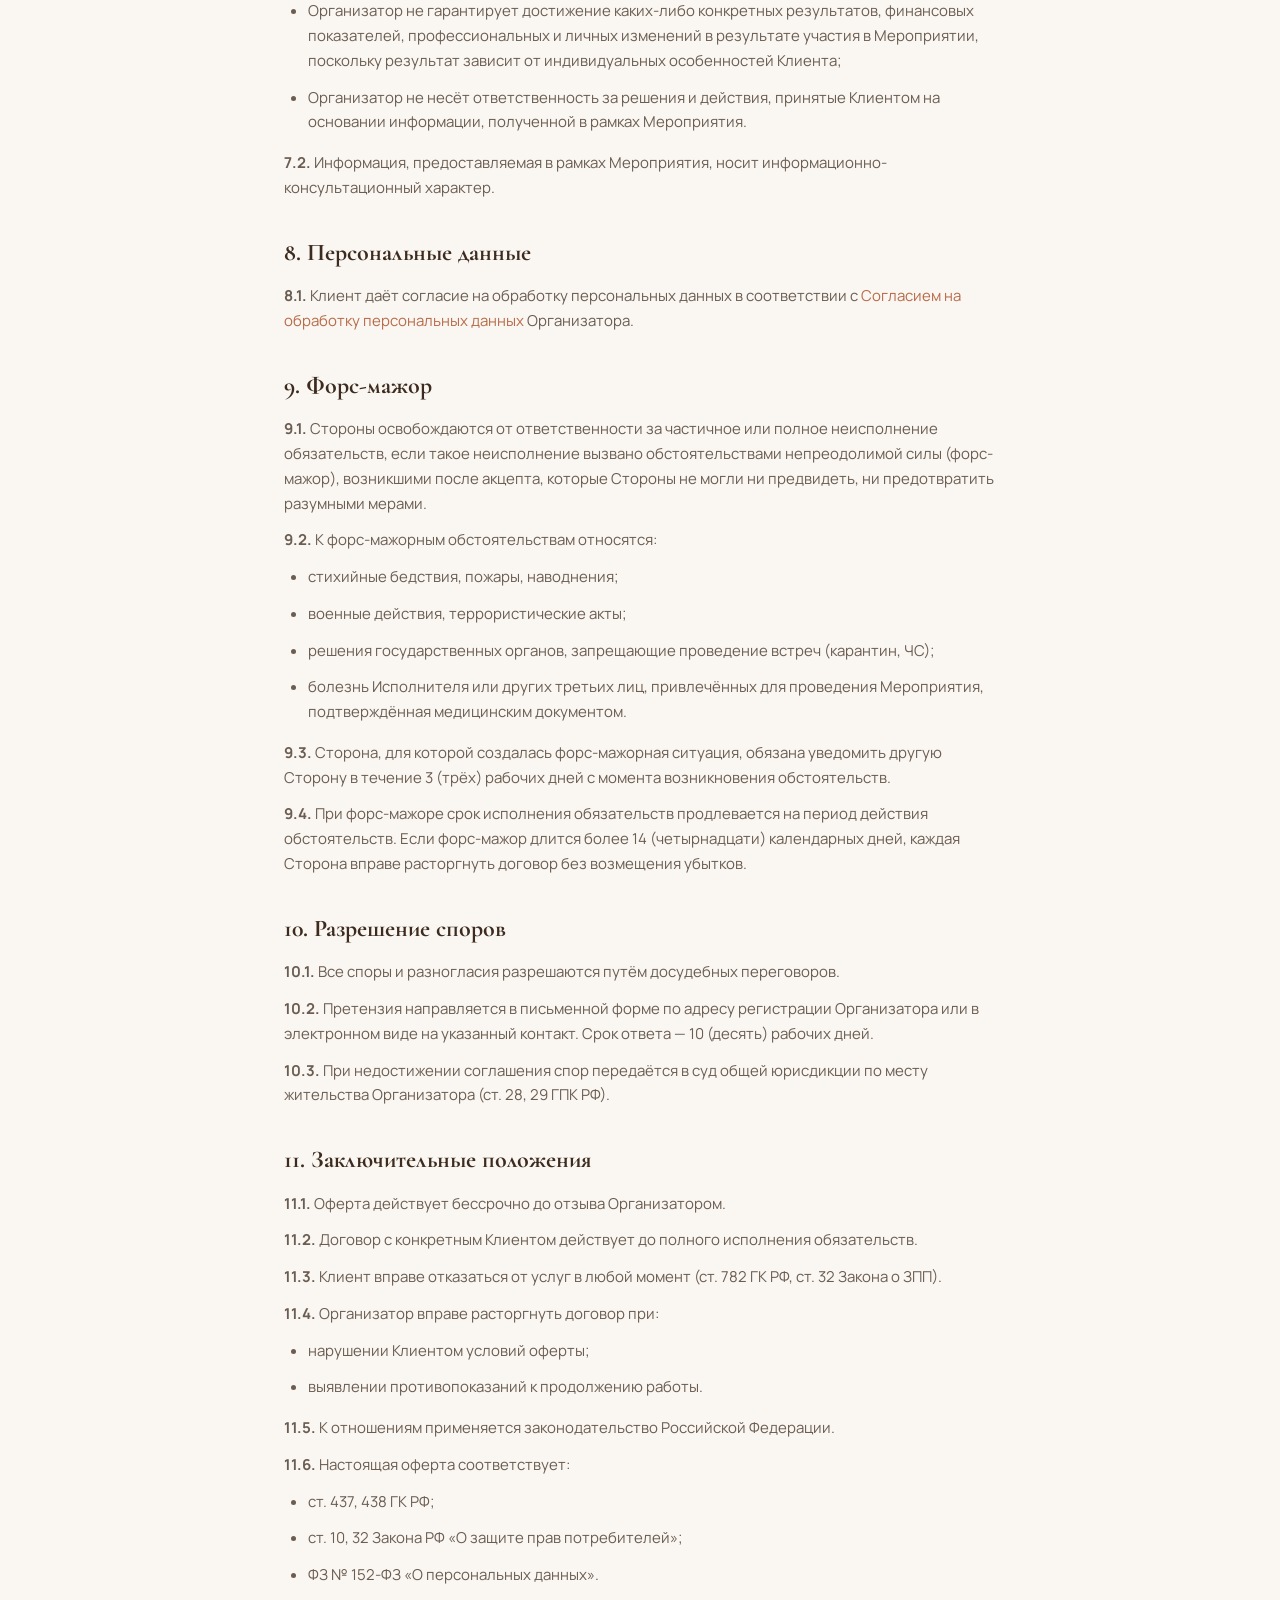
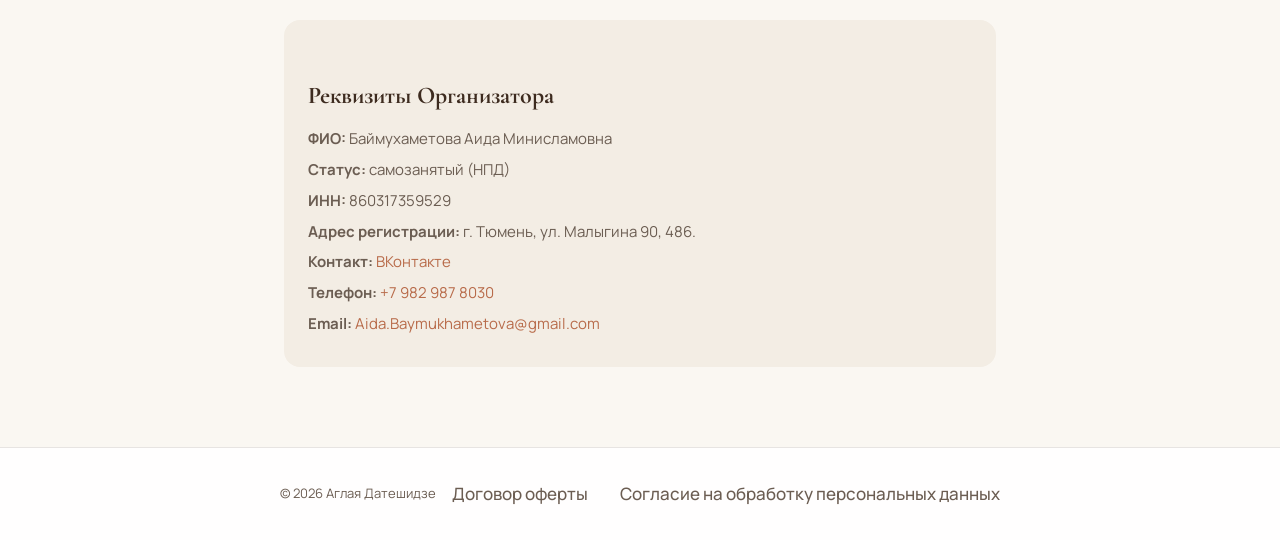
==== commit fce93729: "Обновить раннюю стоимость: 17 000 ₽ до 1 сентября." ====
--- a/offer.html
+++ b/offer.html
@@ -62,7 +62,7 @@
       </ul>
 
       <h2>4. Стоимость и порядок оплаты</h2>
-      <p><strong>4.1.</strong> Стоимость участия составляет 15 000 рублей до 1.08.2026, с 1.08.2026 по 1.09.2026 — 17 000 рублей, с 1.09.2026 до 26.09.2026 — 18 500* рублей (*при наличии мест).</p>
+      <p><strong>4.1.</strong> Стоимость участия составляет 17 000 рублей до 1.09.2026, с 1.09.2026 до 26.09.2026 — 18 500* рублей (*при наличии мест).</p>
       <p><strong>4.2.</strong> Форматы оплаты:</p>
       <ul>
         <li>перевод по СБП на номер телефона/карту Организатора.</li>
--- a/styles.css
+++ b/styles.css
@@ -367,16 +367,6 @@
   font-size: 14px;
   color: var(--color-text-muted);
   margin-bottom: 24px;
-}
-
-.hero__card-price-note--asterisk {
-  font-size: 12px;
-  margin-top: -18px;
-  margin-bottom: 24px;
-}
-
-.hero__card-price-note + .hero__card-price-note--asterisk {
-  margin-top: -20px;
 }
 
 .hero__card-divider {
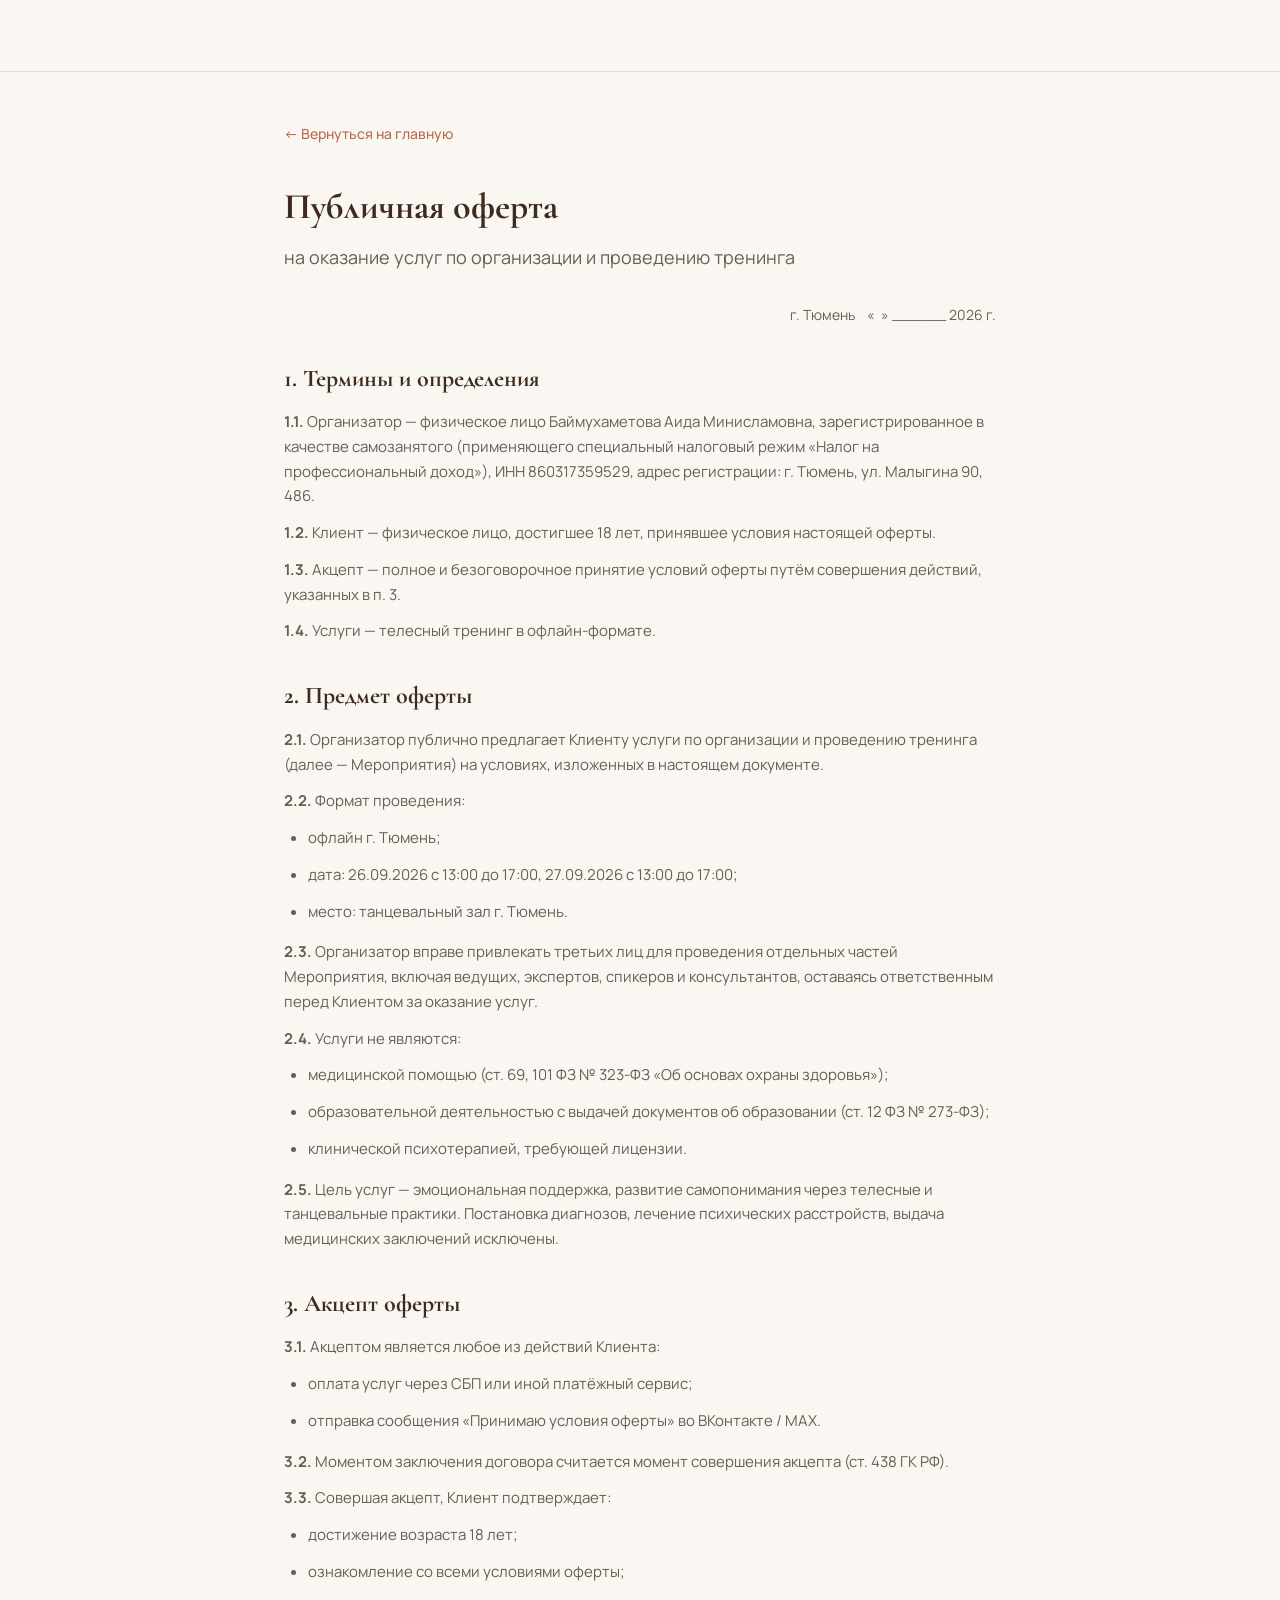
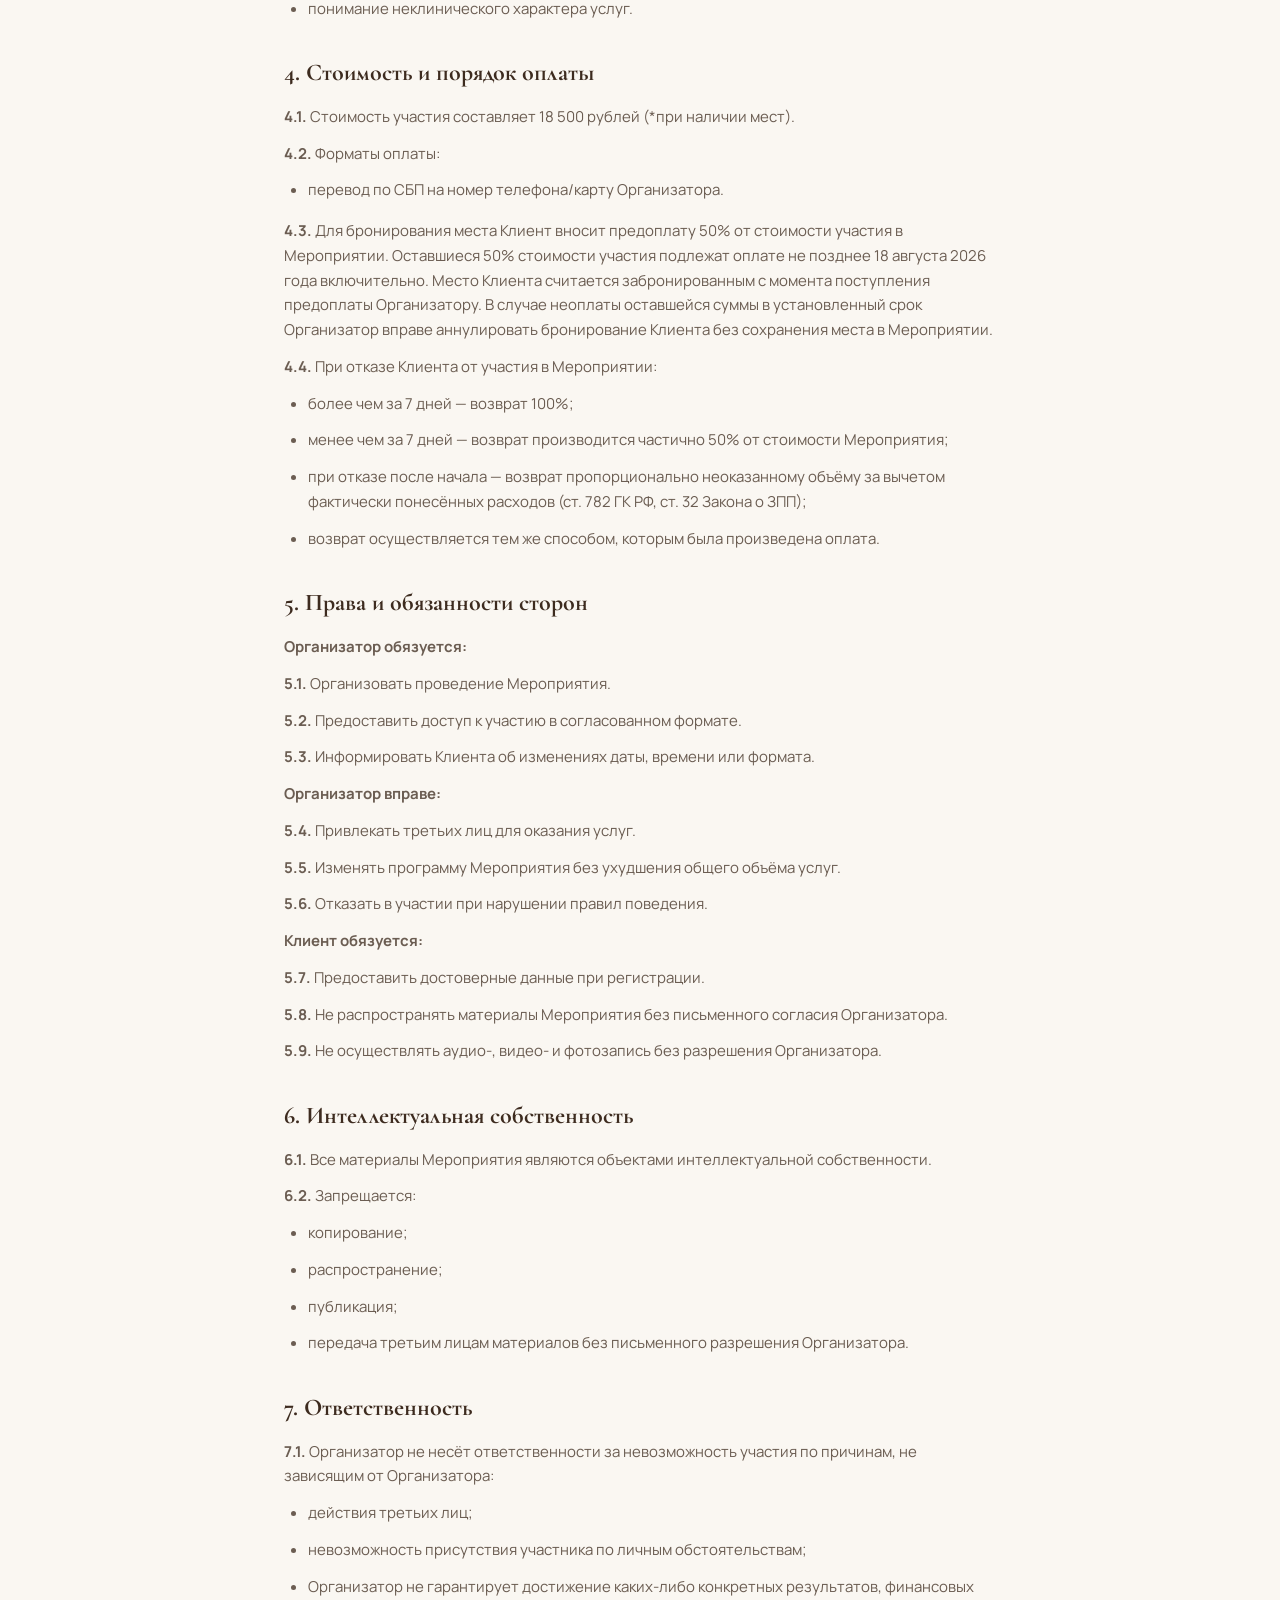
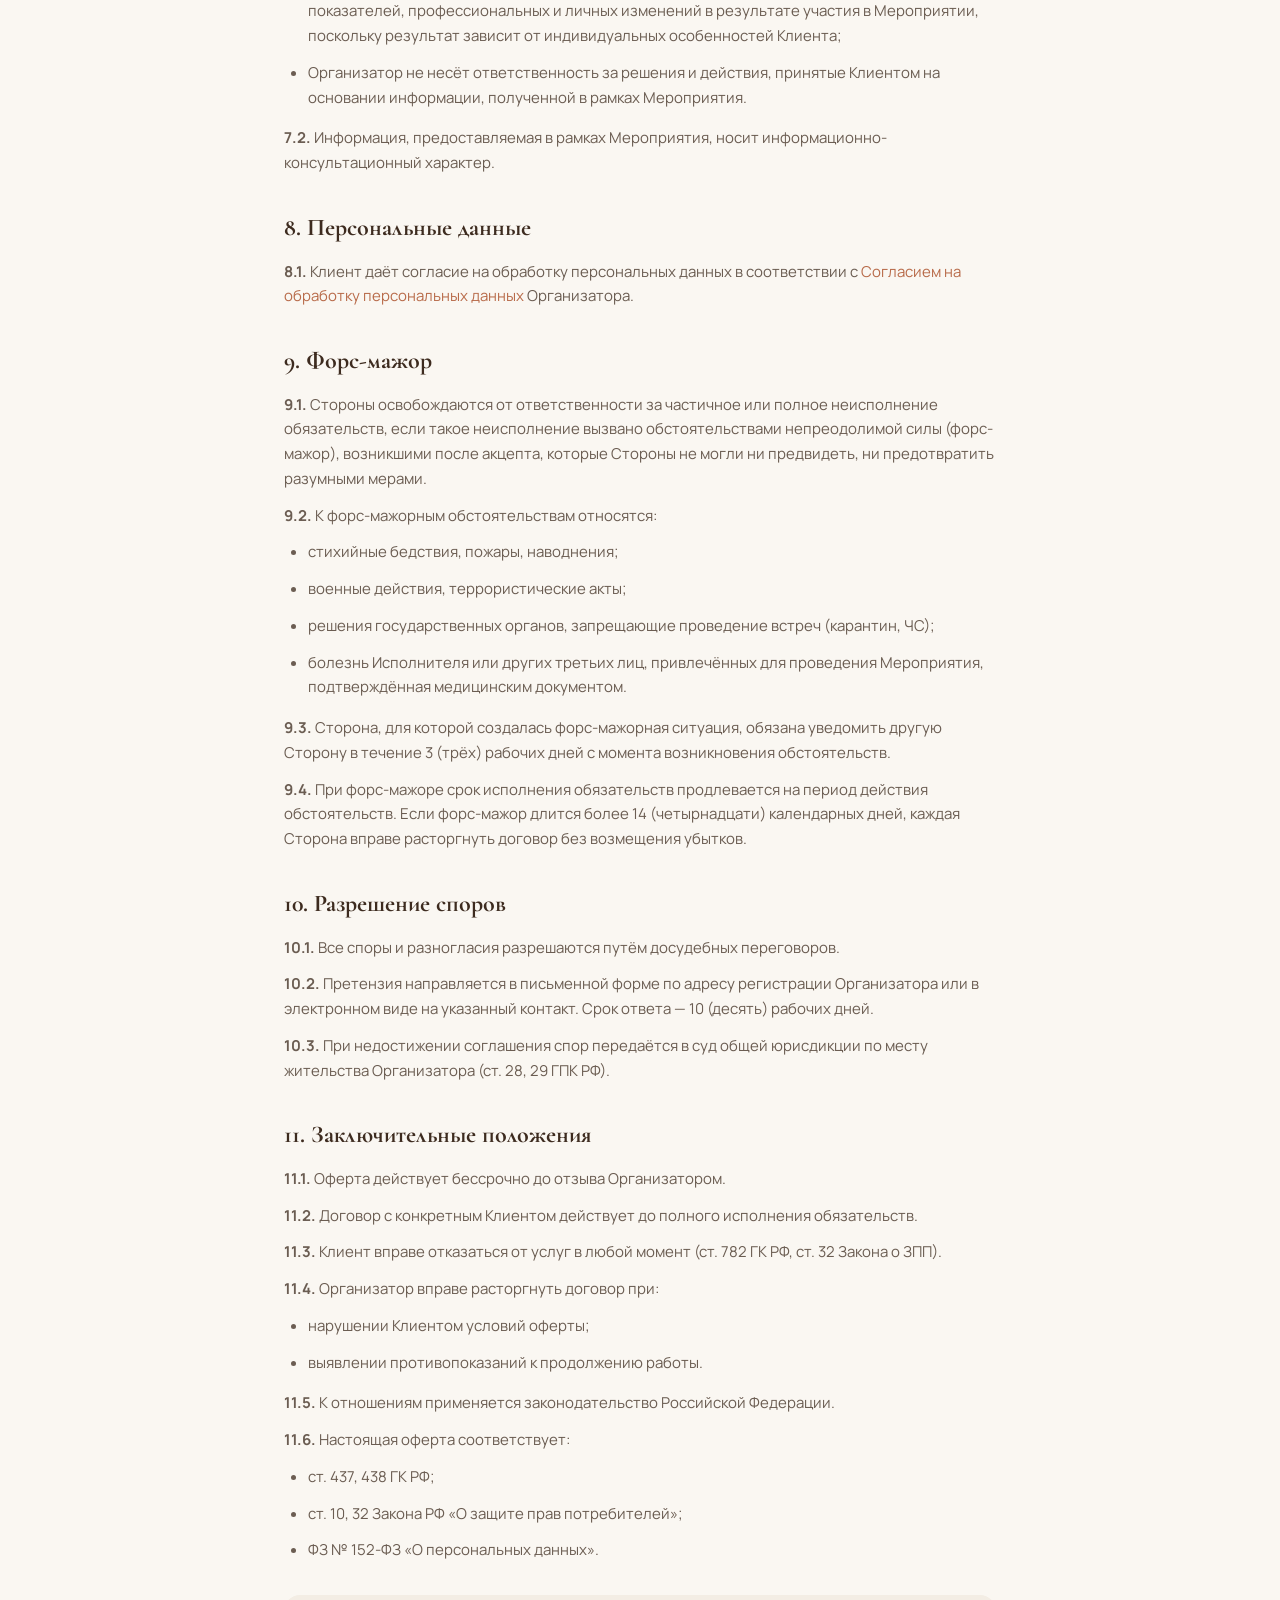
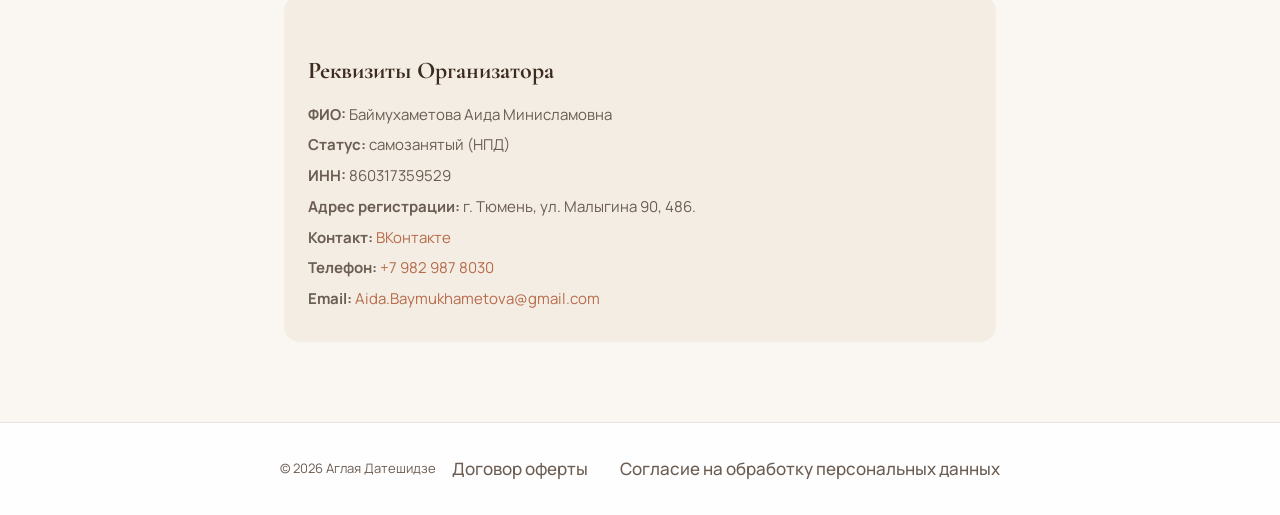
==== commit 81817382: "Update pricing copy and remove early-price references" ====
--- a/offer.html
+++ b/offer.html
@@ -62,7 +62,7 @@
       </ul>
 
       <h2>4. Стоимость и порядок оплаты</h2>
-      <p><strong>4.1.</strong> Стоимость участия составляет 17 000 рублей до 1.09.2026, с 1.09.2026 до 26.09.2026 — 18 500* рублей (*при наличии мест).</p>
+      <p><strong>4.1.</strong> Стоимость участия составляет 18 500 рублей (*при наличии мест).</p>
       <p><strong>4.2.</strong> Форматы оплаты:</p>
       <ul>
         <li>перевод по СБП на номер телефона/карту Организатора.</li>
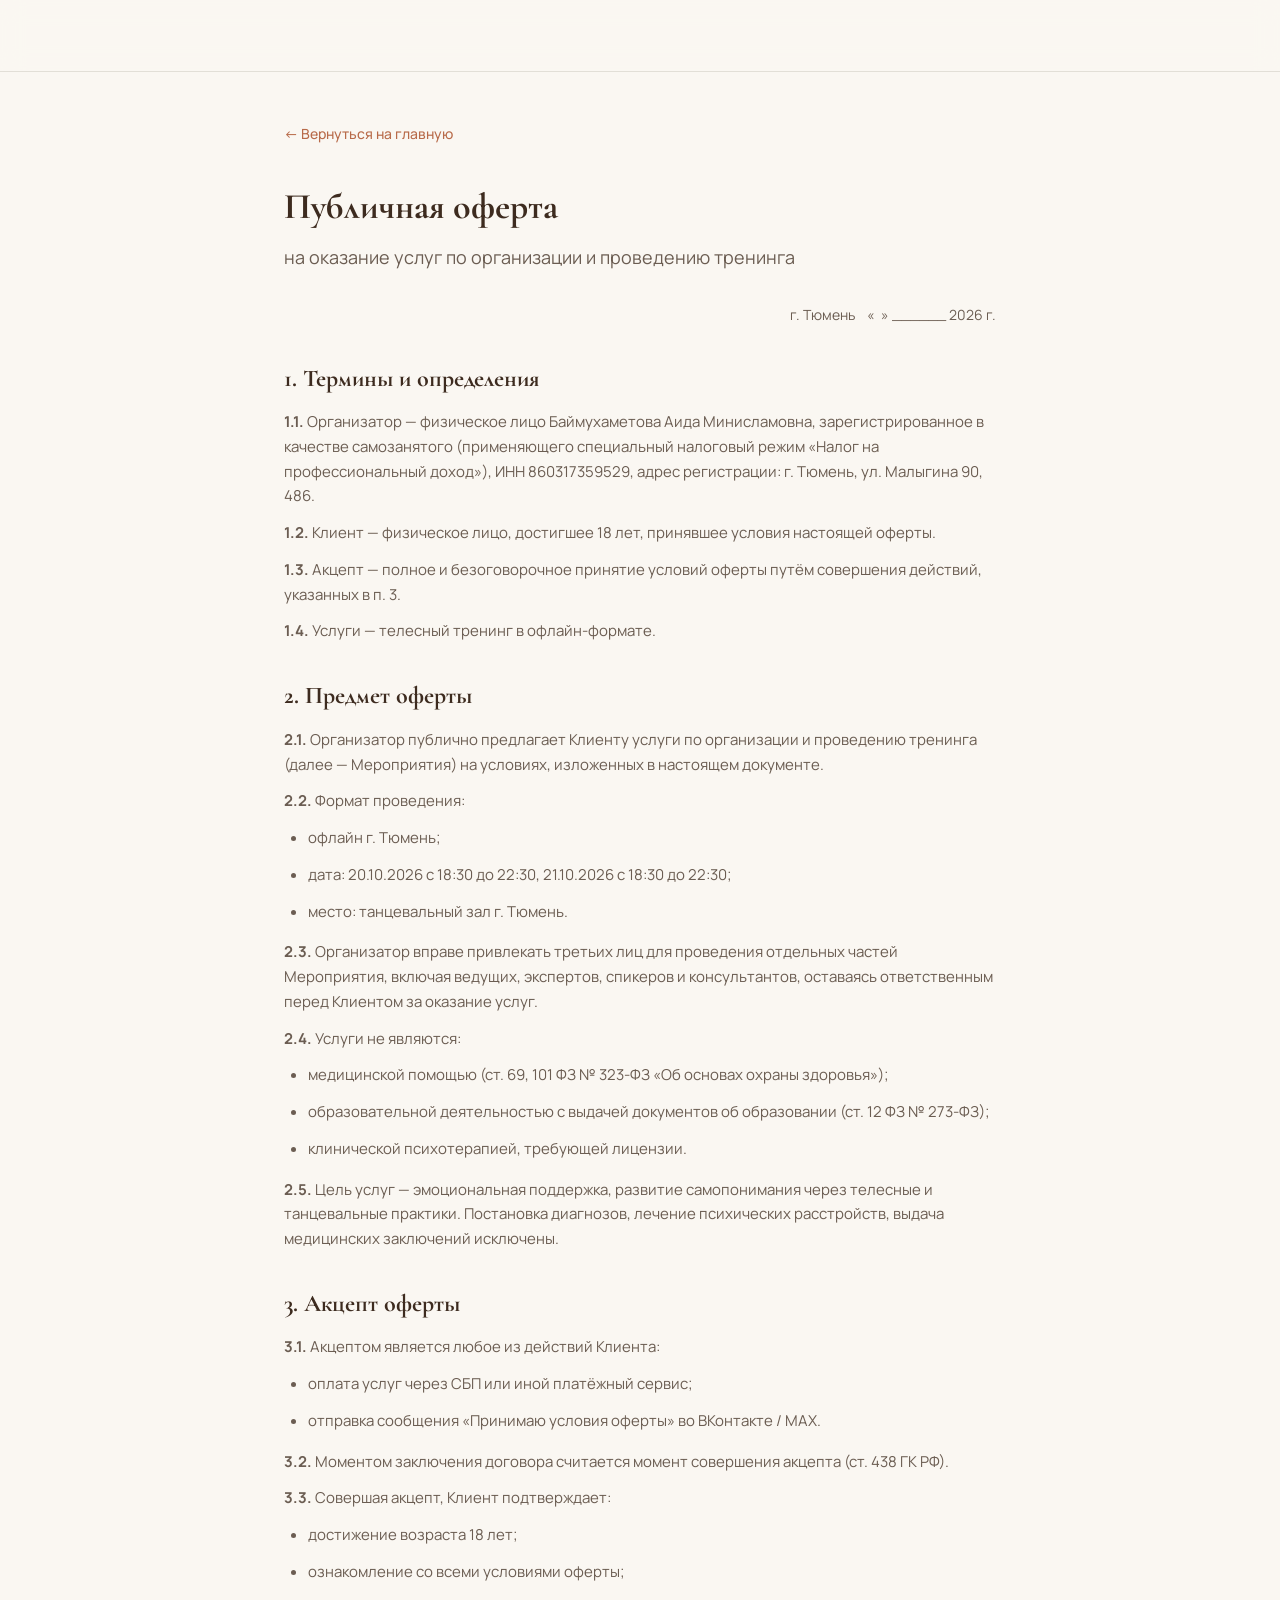
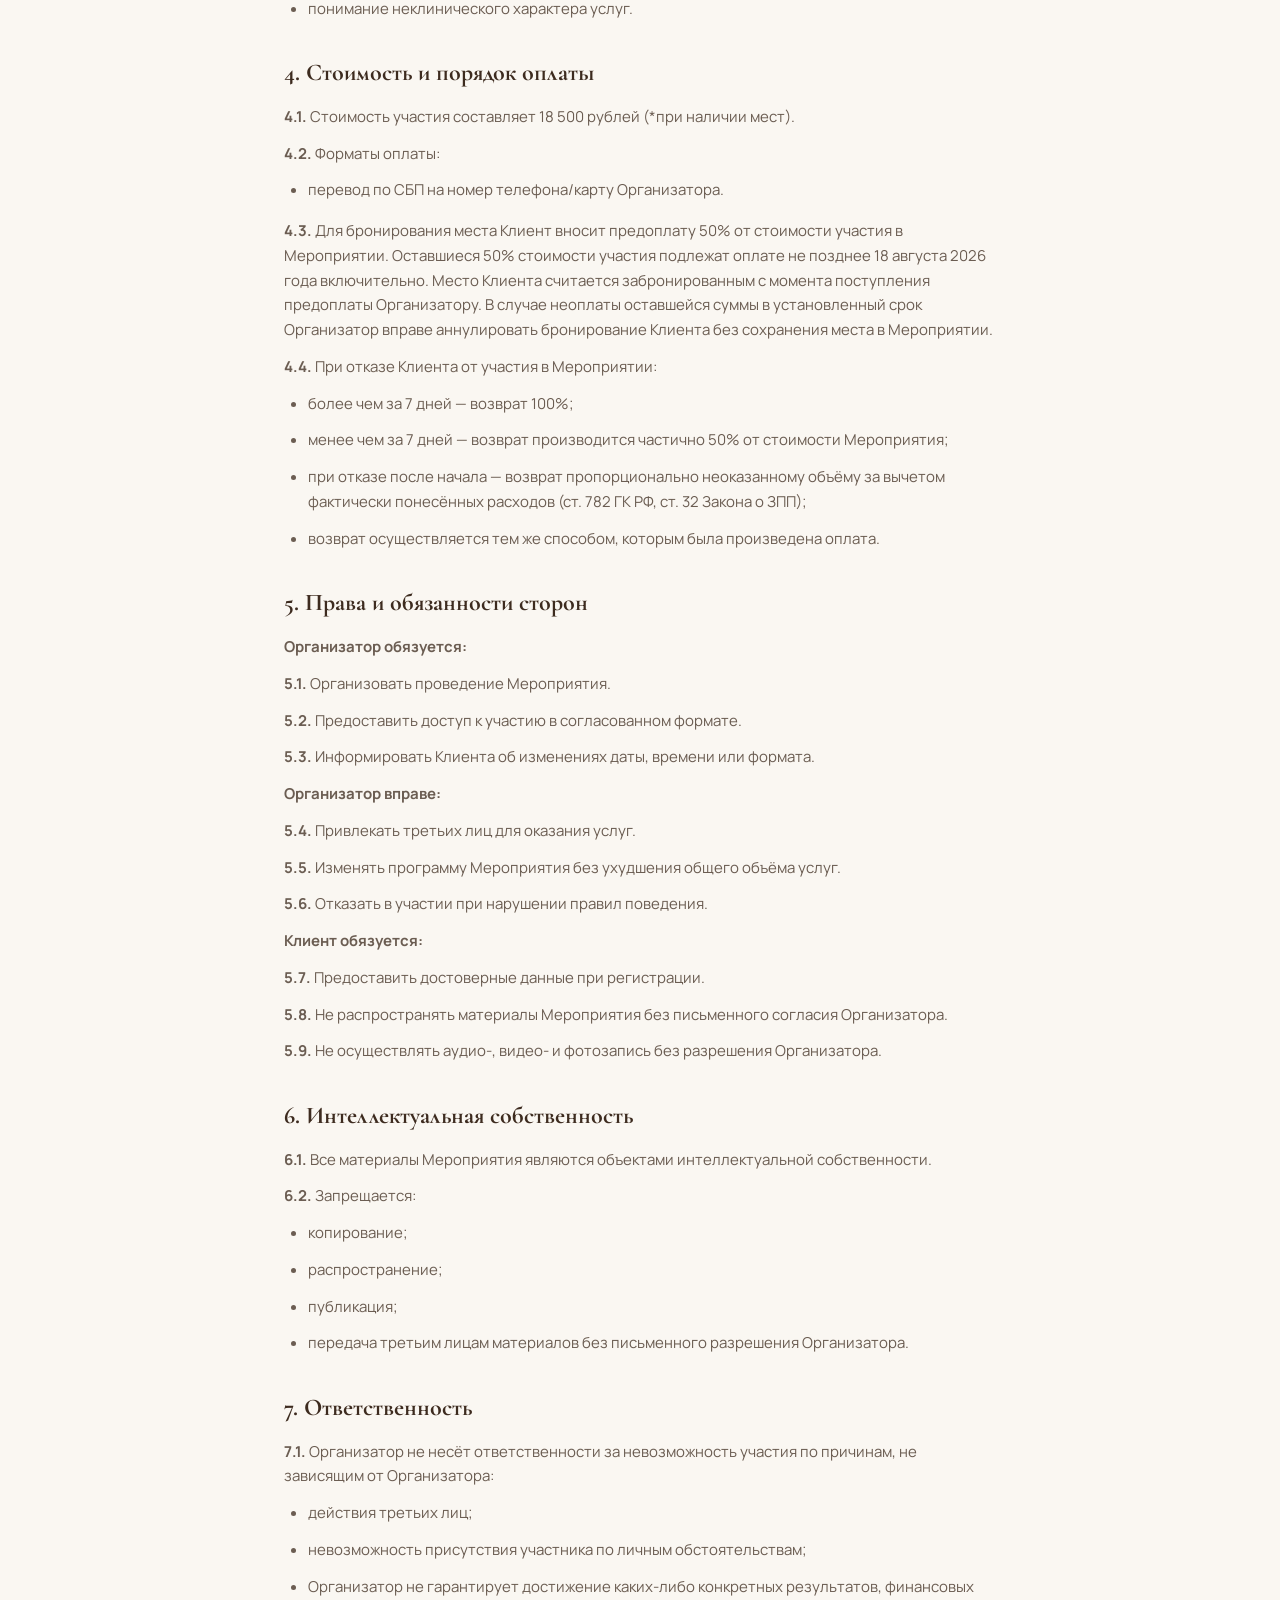
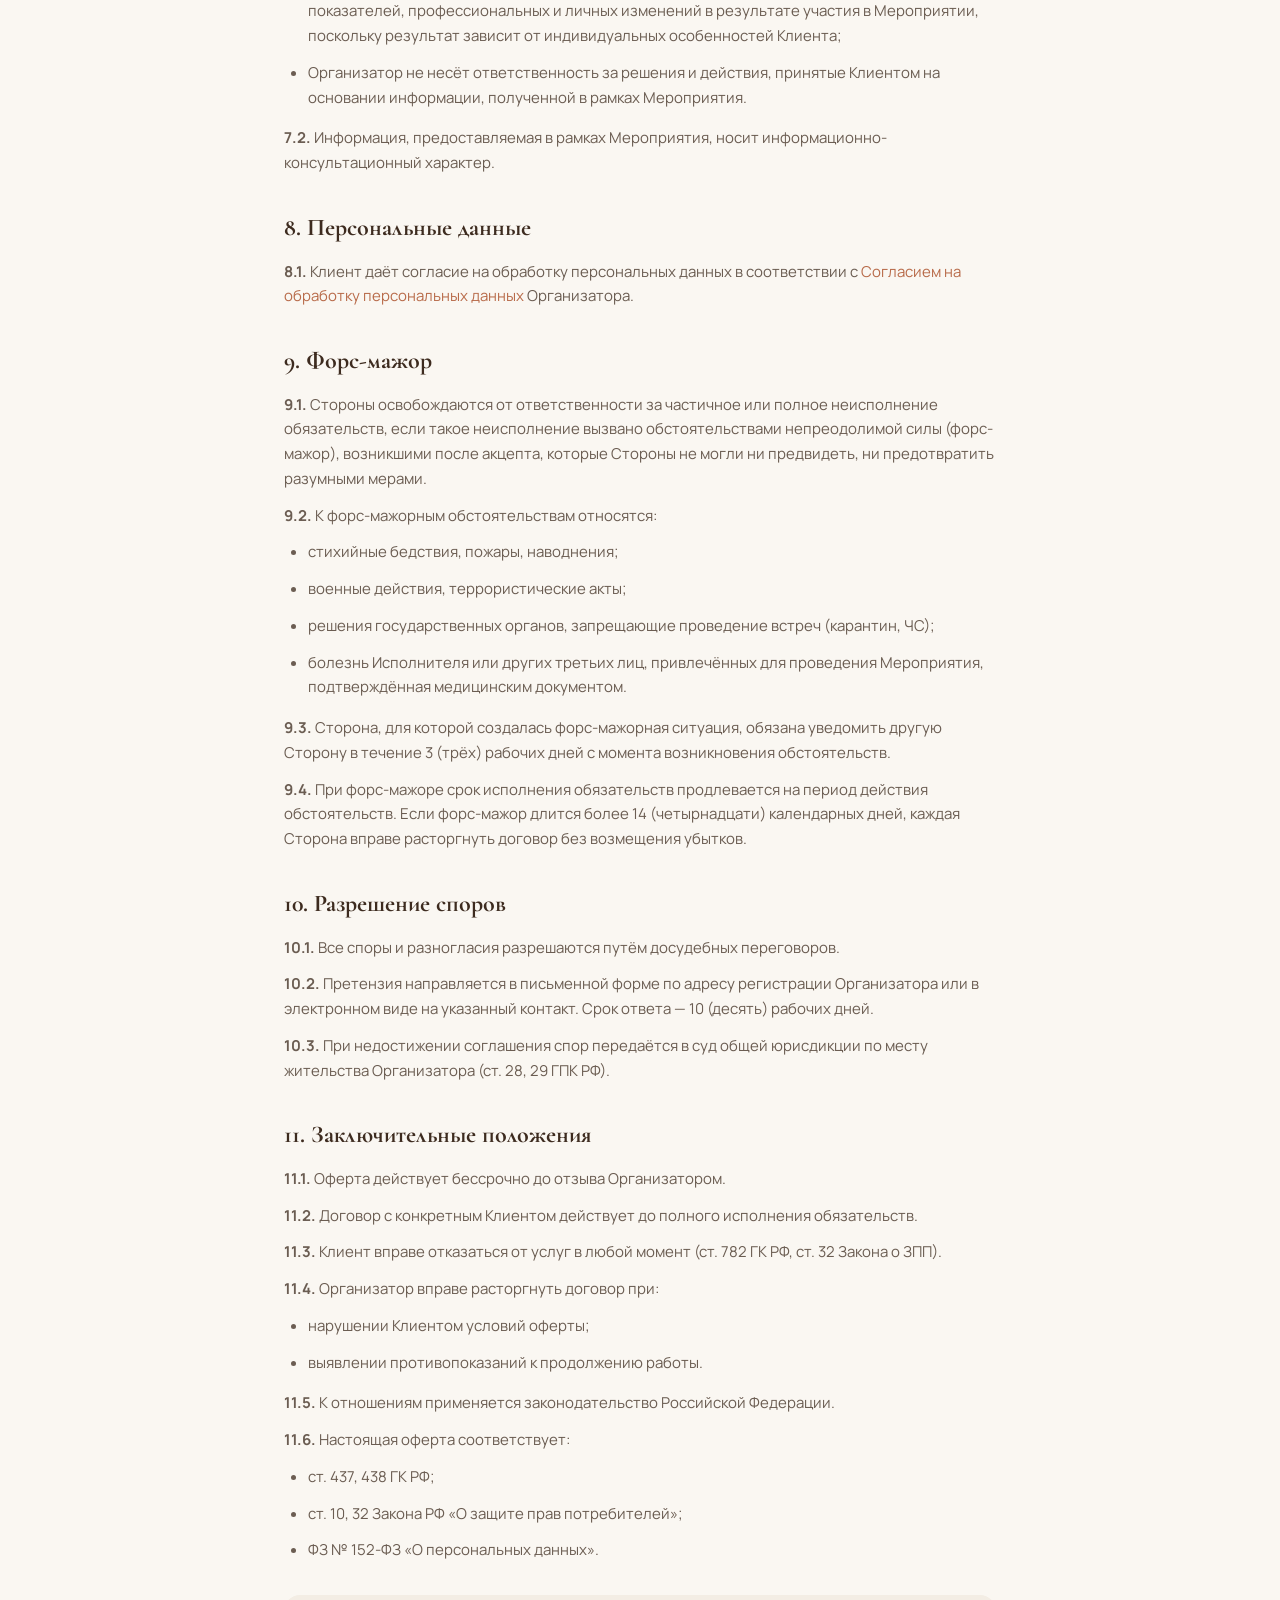
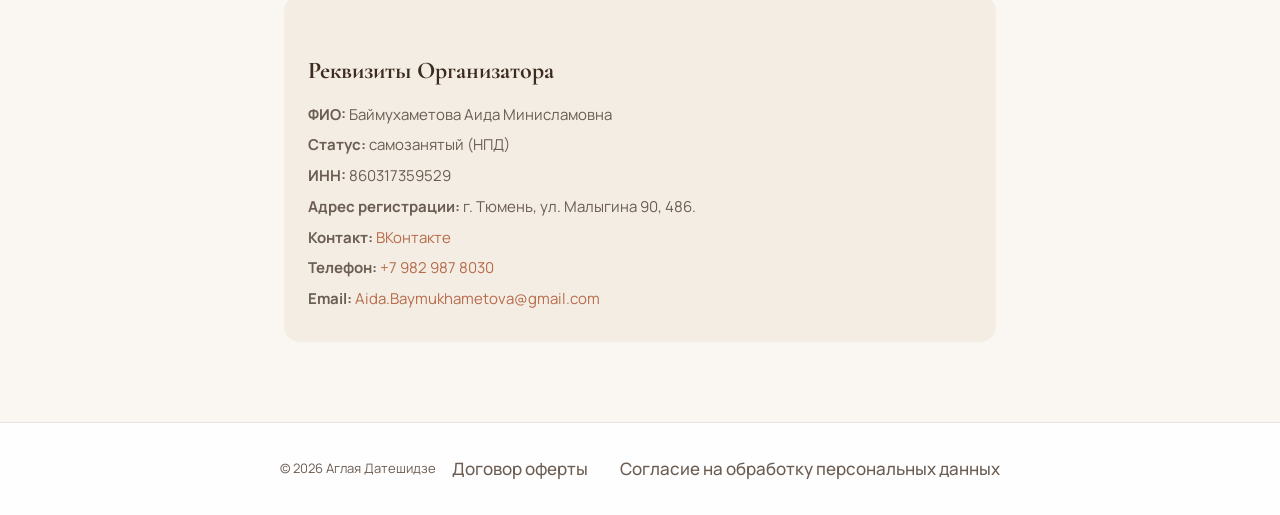
==== commit f67fd45f: "Update event details to "Отношения: тяни, толкай" on Oct 20-21 - index.html: Changed title, meta des" ====
--- a/offer.html
+++ b/offer.html
@@ -35,7 +35,7 @@
       <p><strong>2.2.</strong> Формат проведения:</p>
       <ul>
         <li>офлайн г. Тюмень;</li>
-        <li>дата: 26.09.2026 с 13:00 до 17:00, 27.09.2026 с 13:00 до 17:00;</li>
+        <li>дата: 20.10.2026 с 18:30 до 22:30, 21.10.2026 с 18:30 до 22:30;</li>
         <li>место: танцевальный зал г. Тюмень.</li>
       </ul>
       <p><strong>2.3.</strong> Организатор вправе привлекать третьих лиц для проведения отдельных частей Мероприятия, включая ведущих, экспертов, спикеров и консультантов, оставаясь ответственным перед Клиентом за оказание услуг.</p>
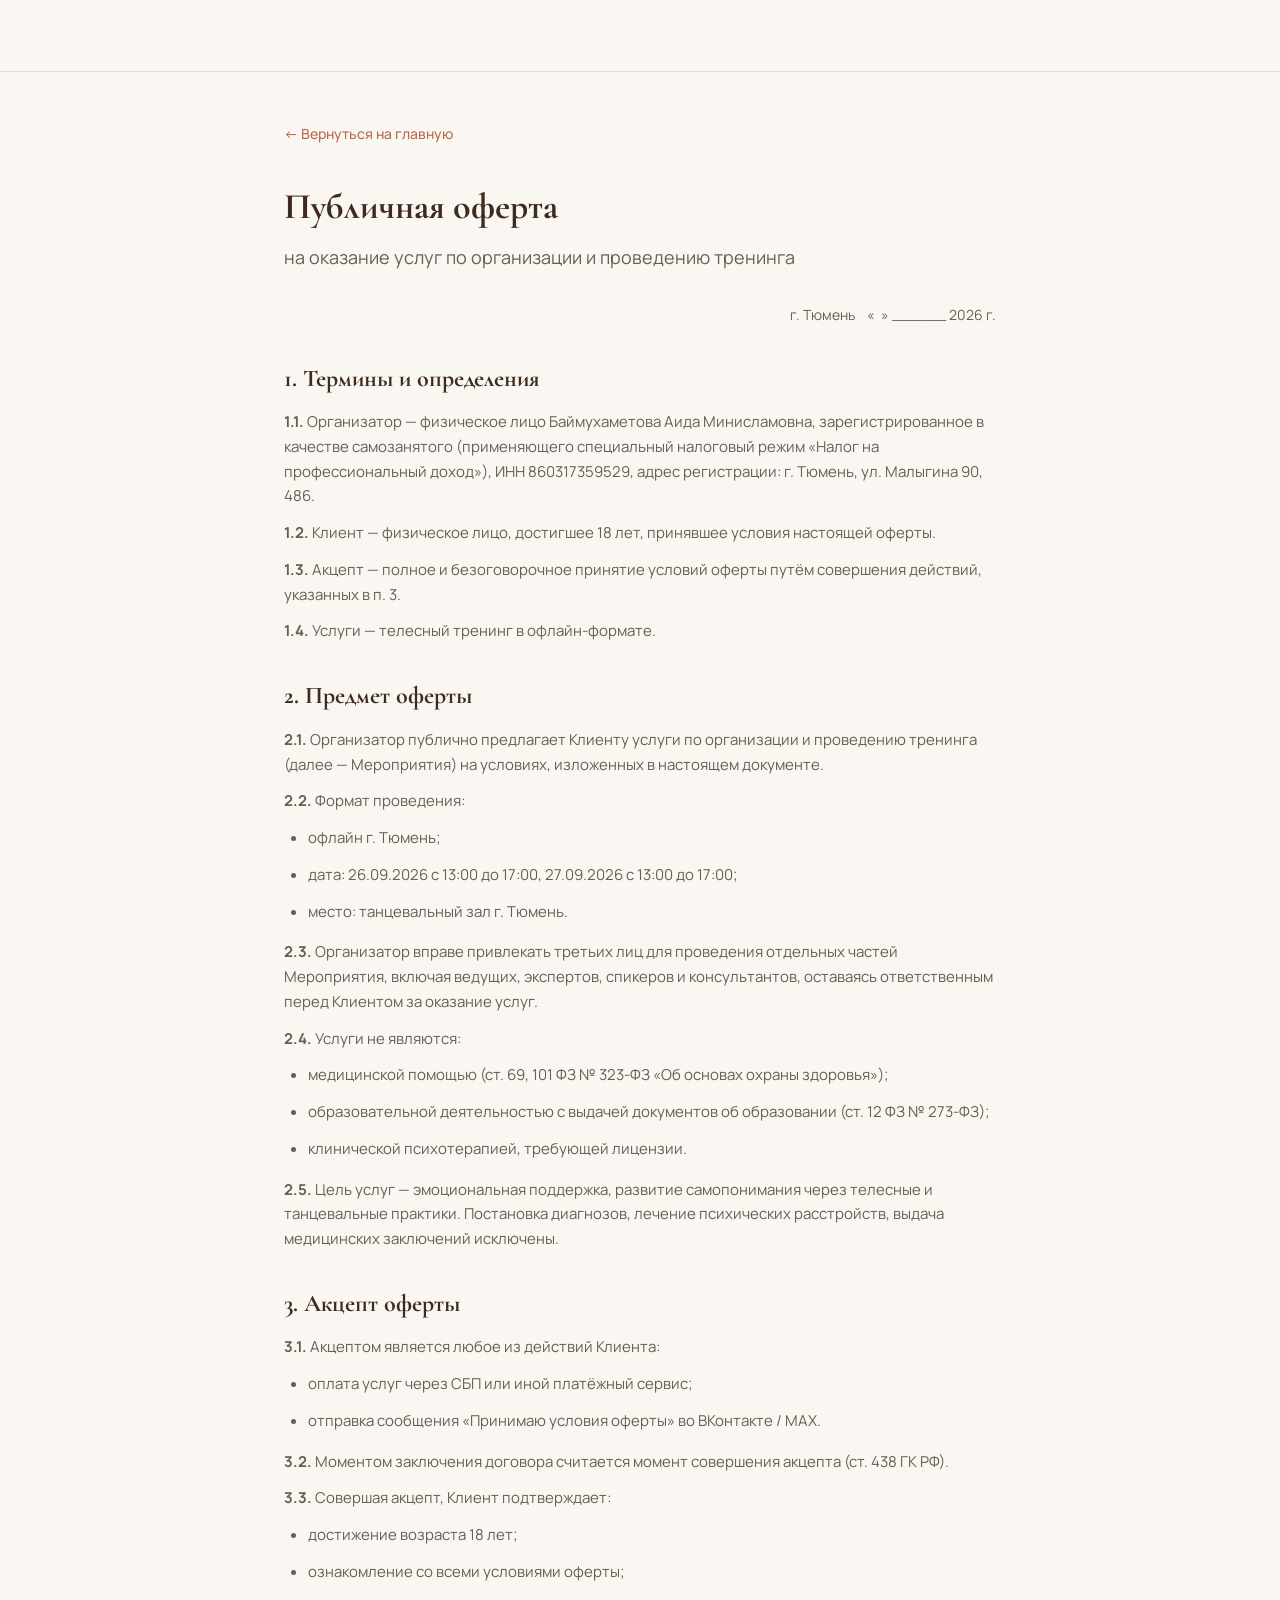
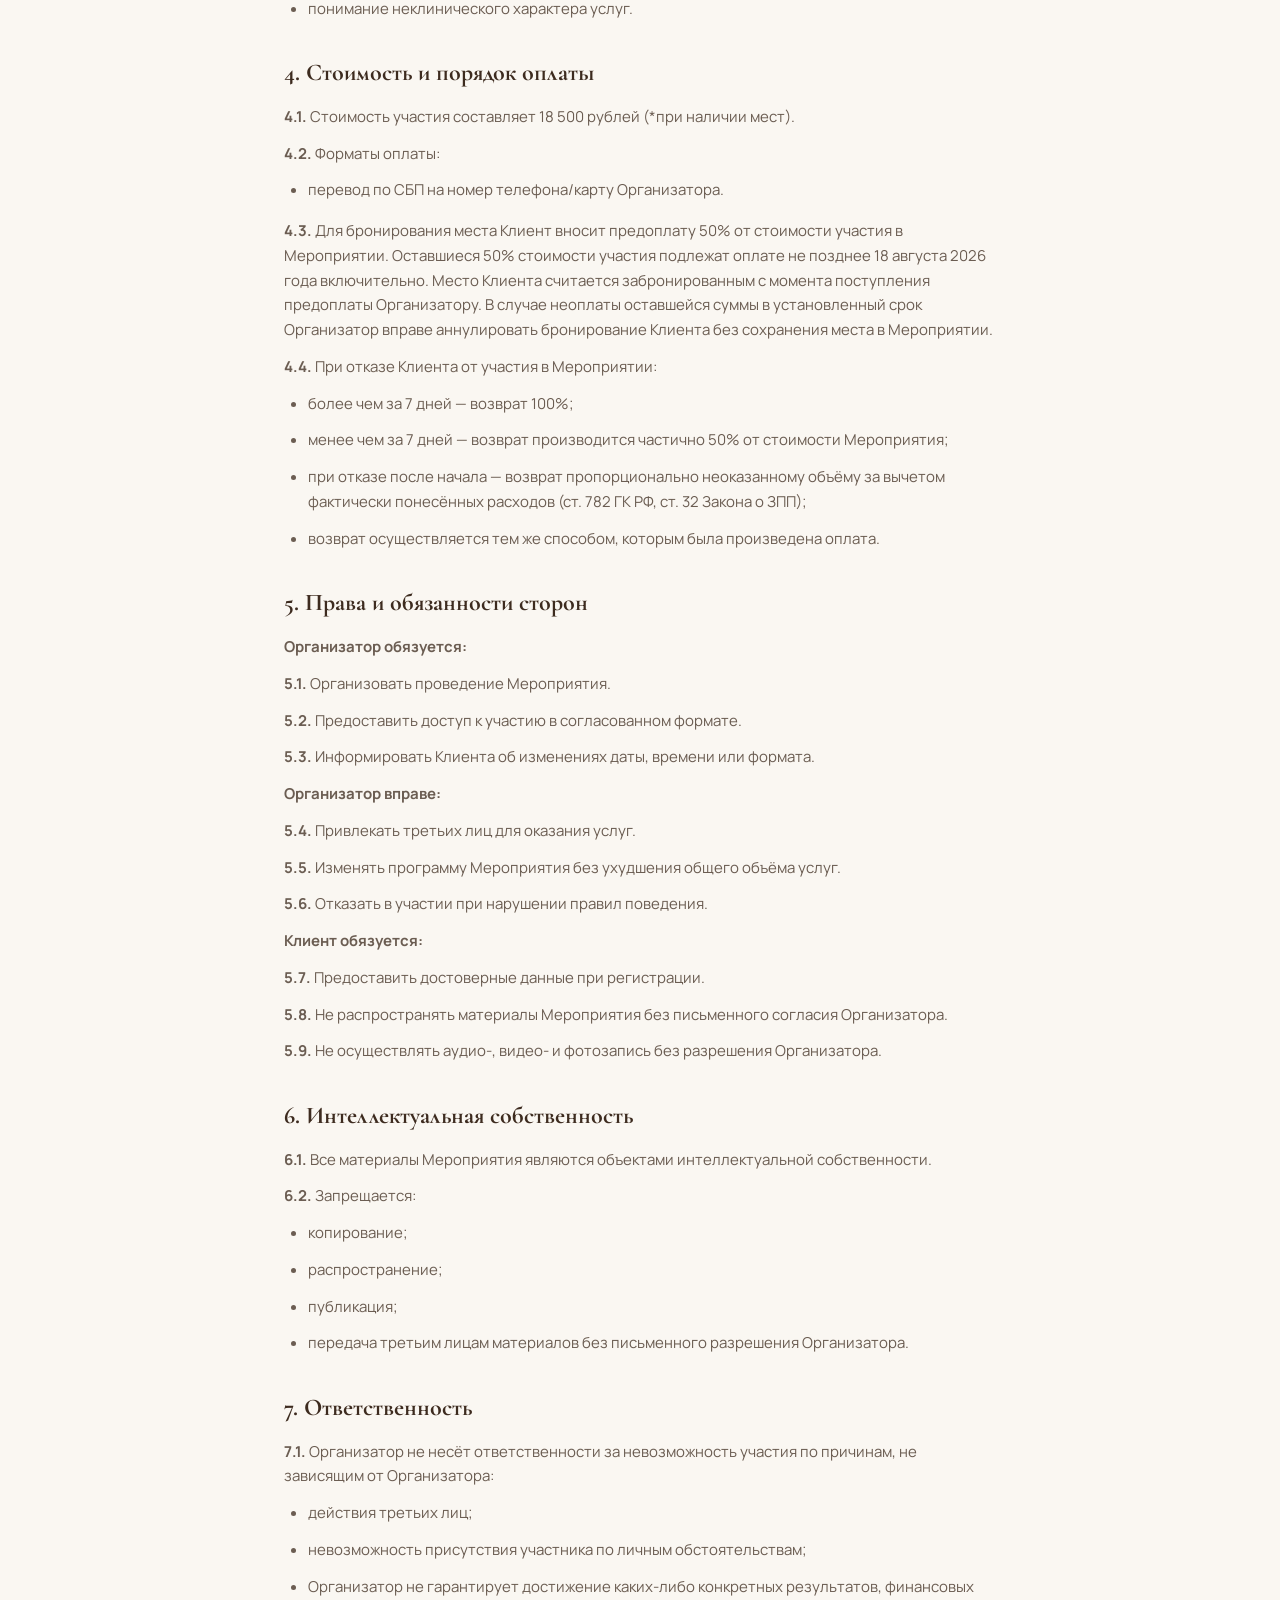
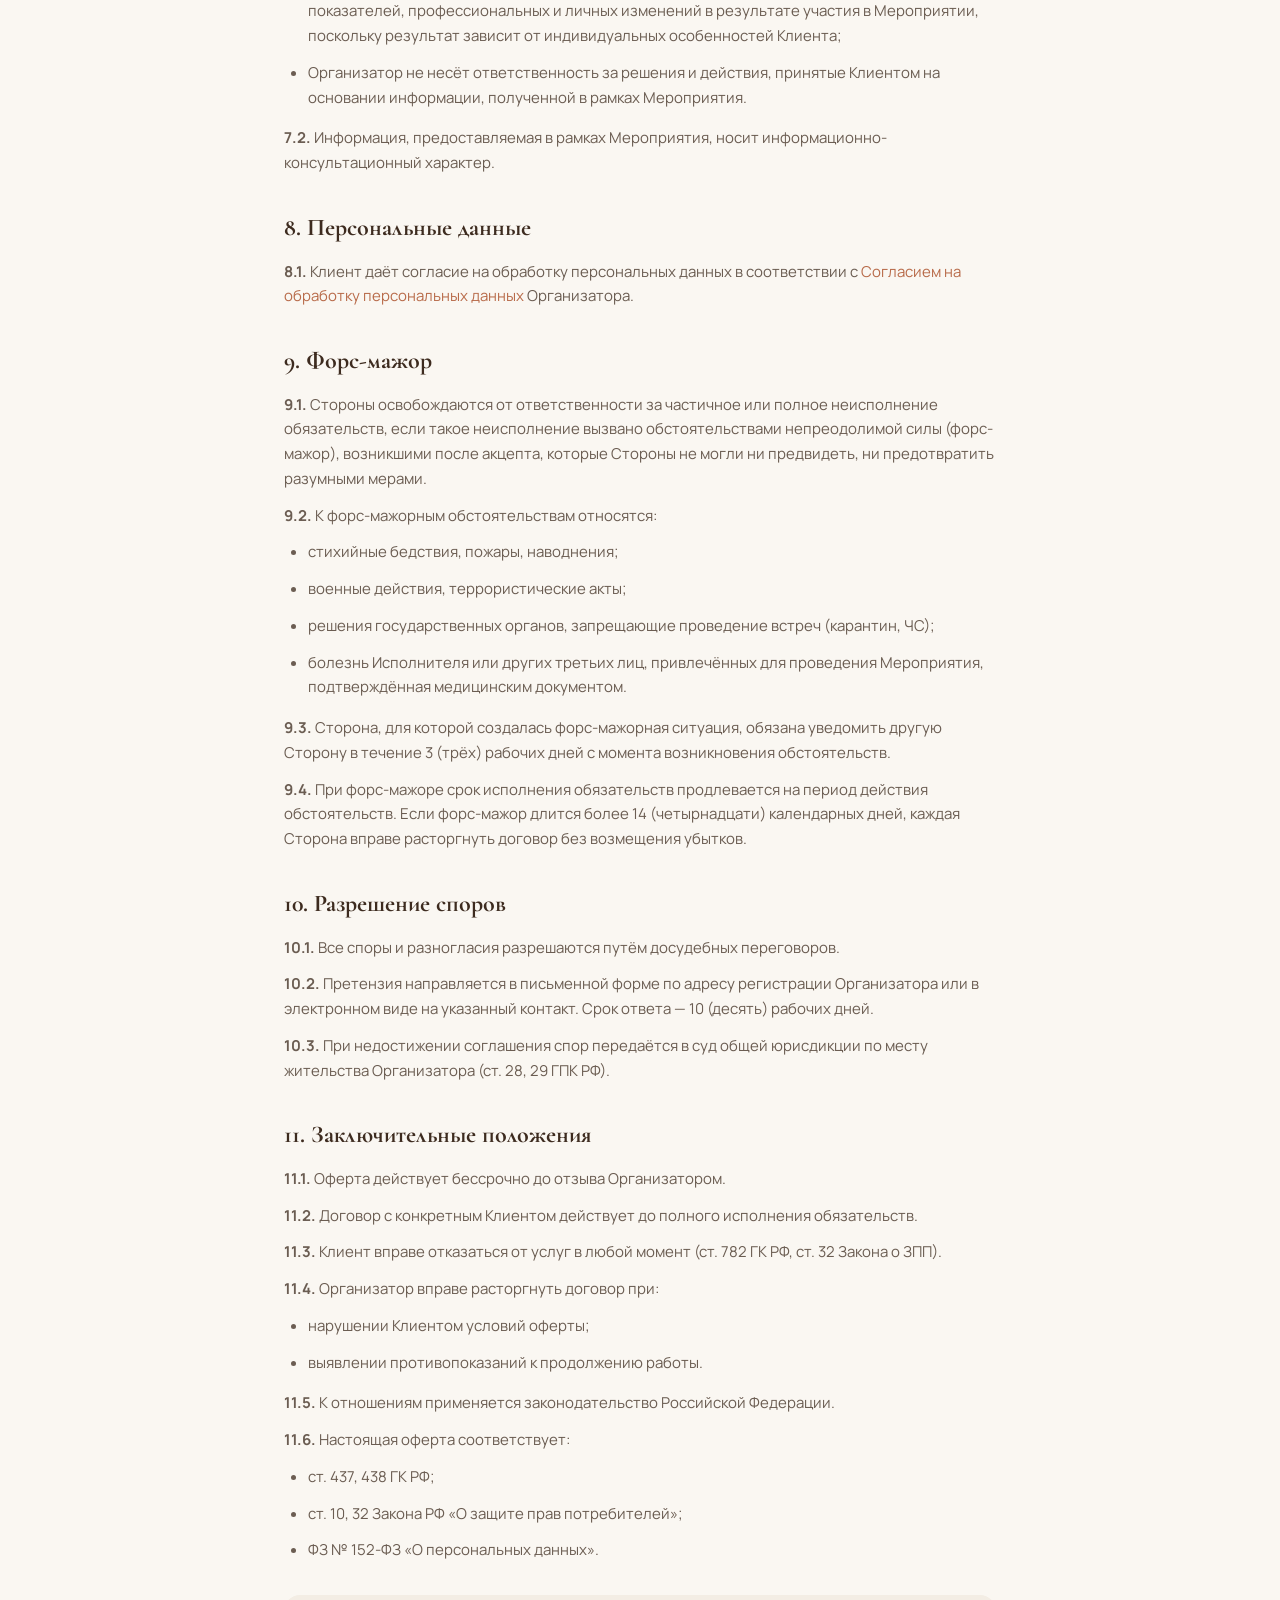
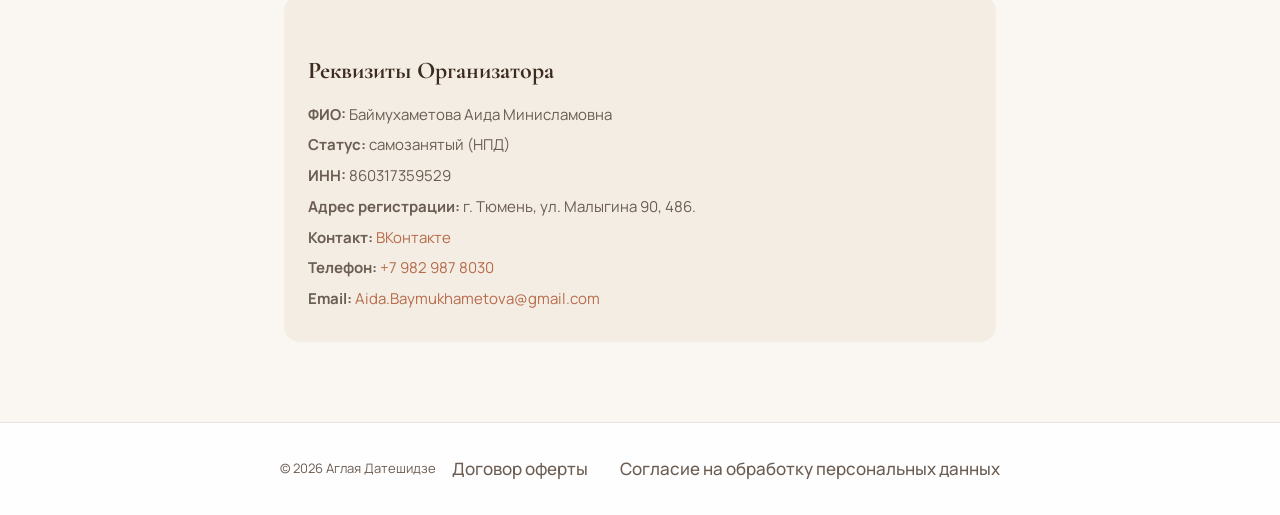
==== commit 4904acf9: "Revert "Update from task 68966dc1-0913-47c4-a7de-b17576f16af8"" ====
--- a/offer.html
+++ b/offer.html
@@ -35,7 +35,7 @@
       <p><strong>2.2.</strong> Формат проведения:</p>
       <ul>
         <li>офлайн г. Тюмень;</li>
-        <li>дата: 20.10.2026 с 18:30 до 22:30, 21.10.2026 с 18:30 до 22:30;</li>
+        <li>дата: 26.09.2026 с 13:00 до 17:00, 27.09.2026 с 13:00 до 17:00;</li>
         <li>место: танцевальный зал г. Тюмень.</li>
       </ul>
       <p><strong>2.3.</strong> Организатор вправе привлекать третьих лиц для проведения отдельных частей Мероприятия, включая ведущих, экспертов, спикеров и консультантов, оставаясь ответственным перед Клиентом за оказание услуг.</p>
